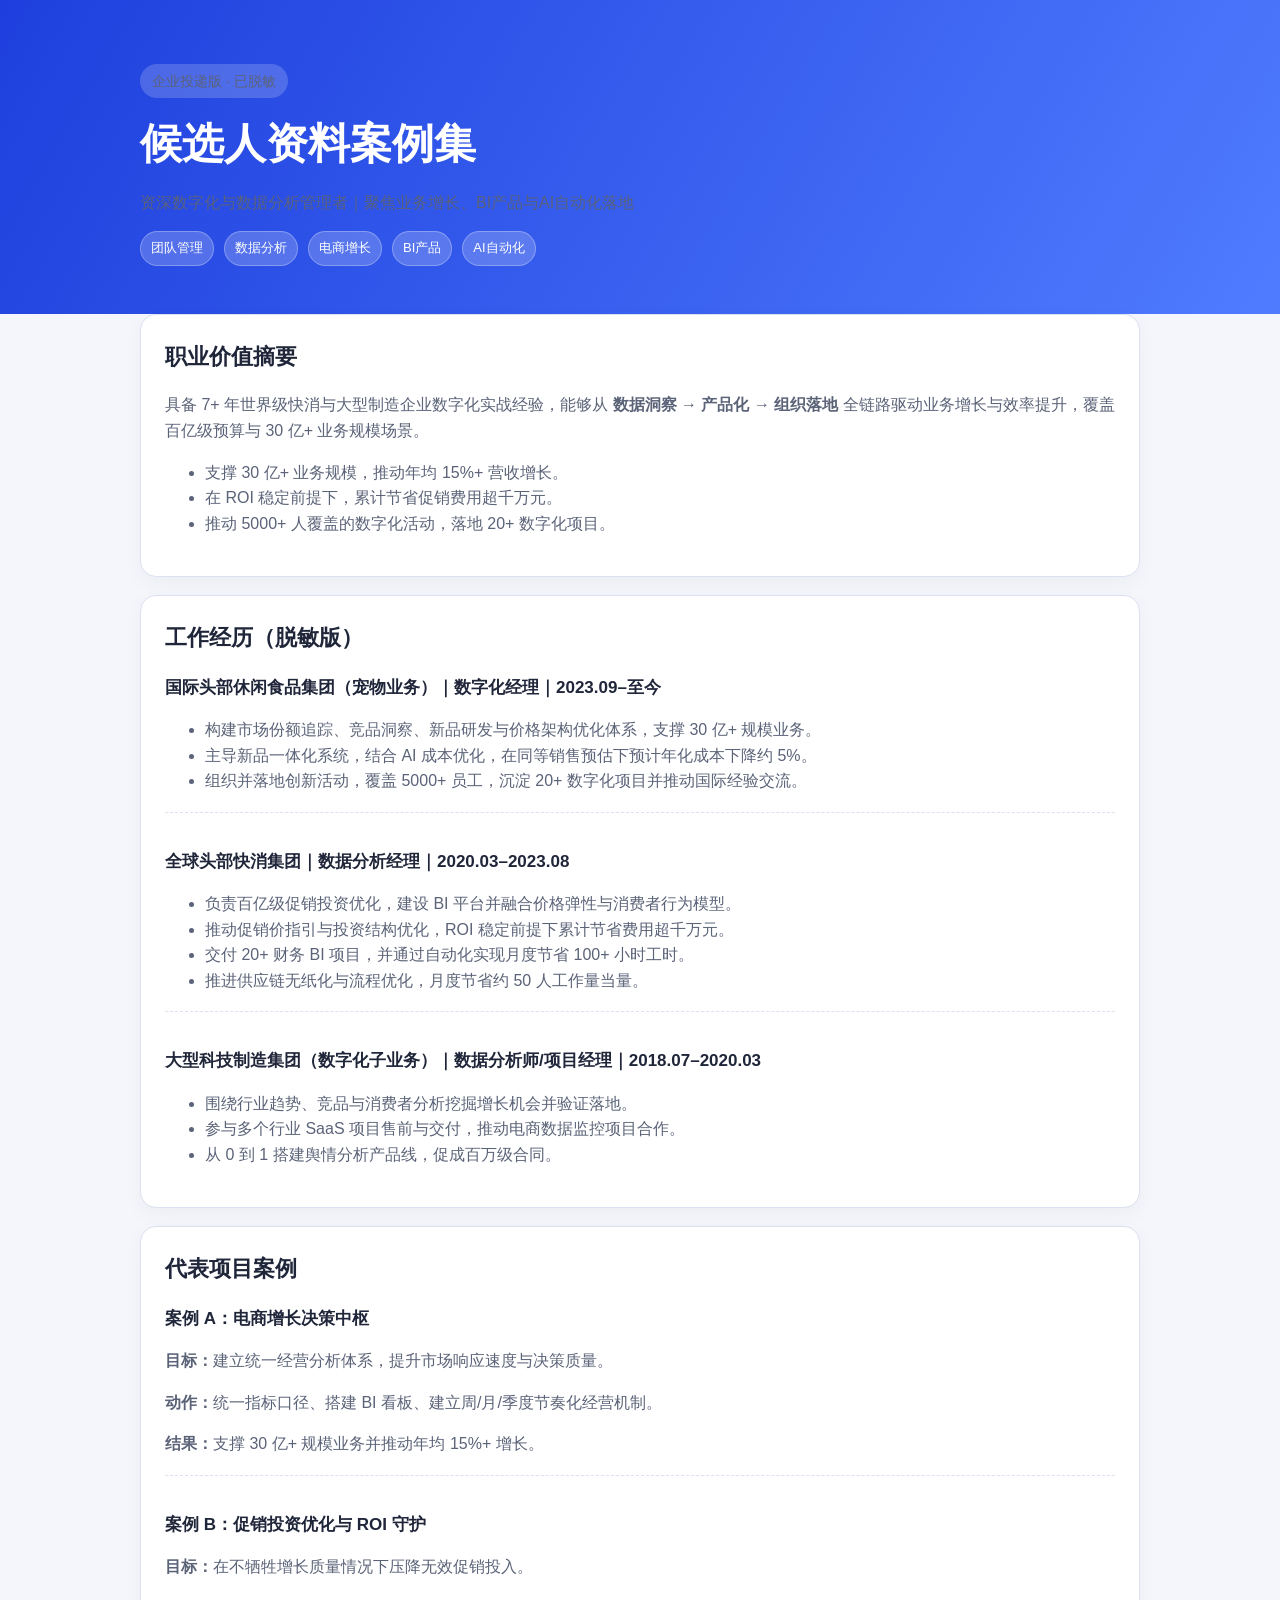
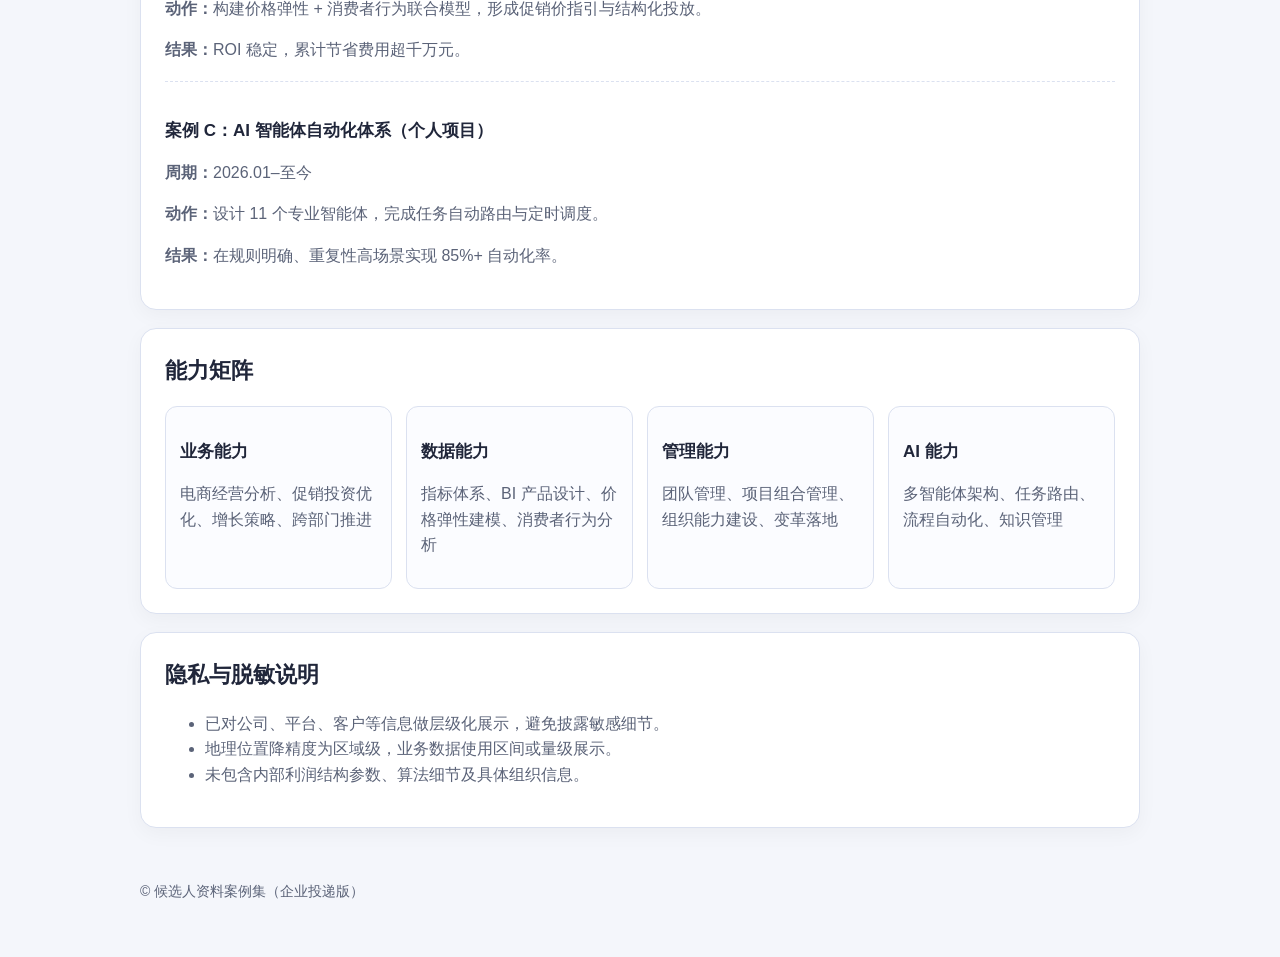
==== index.html @ d4c9e7b7 "feat: add anonymized candidate portfolio website" ====
<!doctype html>
<html lang="zh-CN">
  <head>
    <meta charset="UTF-8" />
    <meta name="viewport" content="width=device-width, initial-scale=1.0" />
    <title>候选人资料案例集（脱敏版）</title>
    <meta
      name="description"
      content="面向招聘企业的候选人资料案例集，包含职业摘要、核心能力、工作经历与项目案例。"
    />
    <link rel="stylesheet" href="styles.css" />
  </head>
  <body>
    <header class="hero">
      <div class="container">
        <p class="badge">企业投递版 · 已脱敏</p>
        <h1>候选人资料案例集</h1>
        <p class="subtitle">
          资深数字化与数据分析管理者｜聚焦业务增长、BI产品与AI自动化落地
        </p>
        <div class="tags">
          <span>团队管理</span>
          <span>数据分析</span>
          <span>电商增长</span>
          <span>BI产品</span>
          <span>AI自动化</span>
        </div>
      </div>
    </header>

    <main class="container">
      <section class="card" id="summary">
        <h2>职业价值摘要</h2>
        <p>
          具备 7+ 年世界级快消与大型制造企业数字化实战经验，能够从
          <strong>数据洞察 → 产品化 → 组织落地</strong>
          全链路驱动业务增长与效率提升，覆盖百亿级预算与 30 亿+ 业务规模场景。
        </p>
        <ul>
          <li>支撑 30 亿+ 业务规模，推动年均 15%+ 营收增长。</li>
          <li>在 ROI 稳定前提下，累计节省促销费用超千万元。</li>
          <li>推动 5000+ 人覆盖的数字化活动，落地 20+ 数字化项目。</li>
        </ul>
      </section>

      <section class="card" id="experience">
        <h2>工作经历（脱敏版）</h2>

        <article>
          <h3>国际头部休闲食品集团（宠物业务）｜数字化经理｜2023.09–至今</h3>
          <ul>
            <li>构建市场份额追踪、竞品洞察、新品研发与价格架构优化体系，支撑 30 亿+ 规模业务。</li>
            <li>主导新品一体化系统，结合 AI 成本优化，在同等销售预估下预计年化成本下降约 5%。</li>
            <li>组织并落地创新活动，覆盖 5000+ 员工，沉淀 20+ 数字化项目并推动国际经验交流。</li>
          </ul>
        </article>

        <article>
          <h3>全球头部快消集团｜数据分析经理｜2020.03–2023.08</h3>
          <ul>
            <li>负责百亿级促销投资优化，建设 BI 平台并融合价格弹性与消费者行为模型。</li>
            <li>推动促销价指引与投资结构优化，ROI 稳定前提下累计节省费用超千万元。</li>
            <li>交付 20+ 财务 BI 项目，并通过自动化实现月度节省 100+ 小时工时。</li>
            <li>推进供应链无纸化与流程优化，月度节省约 50 人工作量当量。</li>
          </ul>
        </article>

        <article>
          <h3>大型科技制造集团（数字化子业务）｜数据分析师/项目经理｜2018.07–2020.03</h3>
          <ul>
            <li>围绕行业趋势、竞品与消费者分析挖掘增长机会并验证落地。</li>
            <li>参与多个行业 SaaS 项目售前与交付，推动电商数据监控项目合作。</li>
            <li>从 0 到 1 搭建舆情分析产品线，促成百万级合同。</li>
          </ul>
        </article>
      </section>

      <section class="card" id="projects">
        <h2>代表项目案例</h2>

        <article>
          <h3>案例 A：电商增长决策中枢</h3>
          <p><strong>目标：</strong>建立统一经营分析体系，提升市场响应速度与决策质量。</p>
          <p><strong>动作：</strong>统一指标口径、搭建 BI 看板、建立周/月/季度节奏化经营机制。</p>
          <p><strong>结果：</strong>支撑 30 亿+ 规模业务并推动年均 15%+ 增长。</p>
        </article>

        <article>
          <h3>案例 B：促销投资优化与 ROI 守护</h3>
          <p><strong>目标：</strong>在不牺牲增长质量情况下压降无效促销投入。</p>
          <p><strong>动作：</strong>构建价格弹性 + 消费者行为联合模型，形成促销价指引与结构化投放。</p>
          <p><strong>结果：</strong>ROI 稳定，累计节省费用超千万元。</p>
        </article>

        <article>
          <h3>案例 C：AI 智能体自动化体系（个人项目）</h3>
          <p><strong>周期：</strong>2026.01–至今</p>
          <p><strong>动作：</strong>设计 11 个专业智能体，完成任务自动路由与定时调度。</p>
          <p><strong>结果：</strong>在规则明确、重复性高场景实现 85%+ 自动化率。</p>
        </article>
      </section>

      <section class="card" id="skills">
        <h2>能力矩阵</h2>
        <div class="grid">
          <div>
            <h3>业务能力</h3>
            <p>电商经营分析、促销投资优化、增长策略、跨部门推进</p>
          </div>
          <div>
            <h3>数据能力</h3>
            <p>指标体系、BI 产品设计、价格弹性建模、消费者行为分析</p>
          </div>
          <div>
            <h3>管理能力</h3>
            <p>团队管理、项目组合管理、组织能力建设、变革落地</p>
          </div>
          <div>
            <h3>AI 能力</h3>
            <p>多智能体架构、任务路由、流程自动化、知识管理</p>
          </div>
        </div>
      </section>

      <section class="card" id="privacy">
        <h2>隐私与脱敏说明</h2>
        <ul>
          <li>已对公司、平台、客户等信息做层级化展示，避免披露敏感细节。</li>
          <li>地理位置降精度为区域级，业务数据使用区间或量级展示。</li>
          <li>未包含内部利润结构参数、算法细节及具体组织信息。</li>
        </ul>
      </section>
    </main>

    <footer>
      <div class="container">
        <p>© 候选人资料案例集（企业投递版）</p>
      </div>
    </footer>
  </body>
</html>
---- styles.css ----
:root {
  --bg: #f4f6fb;
  --card: #ffffff;
  --text: #20263a;
  --muted: #5b6378;
  --primary: #2d5bff;
  --border: #dbe1f0;
}

* {
  box-sizing: border-box;
}

body {
  margin: 0;
  font-family: "PingFang SC", "Microsoft YaHei", "Noto Sans SC", sans-serif;
  line-height: 1.6;
  color: var(--text);
  background: var(--bg);
}

.container {
  width: min(1000px, 92%);
  margin: 0 auto;
}

.hero {
  background: linear-gradient(120deg, #1e3fdd, #4f7cff);
  color: #fff;
  padding: 64px 0 48px;
}

.badge {
  display: inline-block;
  background: rgba(255, 255, 255, 0.18);
  padding: 6px 12px;
  border-radius: 999px;
  font-size: 14px;
  margin: 0 0 12px;
}

h1 {
  margin: 0;
  font-size: clamp(30px, 4vw, 42px);
}

.subtitle {
  margin-top: 12px;
  max-width: 760px;
  opacity: 0.96;
}

.tags {
  display: flex;
  flex-wrap: wrap;
  gap: 10px;
  margin-top: 16px;
}

.tags span {
  background: rgba(255, 255, 255, 0.2);
  border: 1px solid rgba(255, 255, 255, 0.28);
  padding: 6px 10px;
  border-radius: 999px;
  font-size: 13px;
}

main {
  margin: 26px auto 40px;
}

.card {
  background: var(--card);
  border: 1px solid var(--border);
  border-radius: 16px;
  padding: 24px;
  margin-bottom: 18px;
  box-shadow: 0 6px 20px rgba(0, 0, 0, 0.04);
}

h2 {
  margin-top: 0;
  font-size: 22px;
}

h3 {
  margin-bottom: 8px;
  font-size: 17px;
}

p,
ul {
  color: var(--muted);
}

article + article {
  border-top: 1px dashed var(--border);
  margin-top: 18px;
  padding-top: 18px;
}

.grid {
  display: grid;
  grid-template-columns: repeat(auto-fit, minmax(220px, 1fr));
  gap: 14px;
}

.grid > div {
  border: 1px solid var(--border);
  border-radius: 12px;
  padding: 14px;
  background: #fbfcff;
}

footer {
  padding: 20px 0 40px;
  color: #737b92;
  font-size: 14px;
}
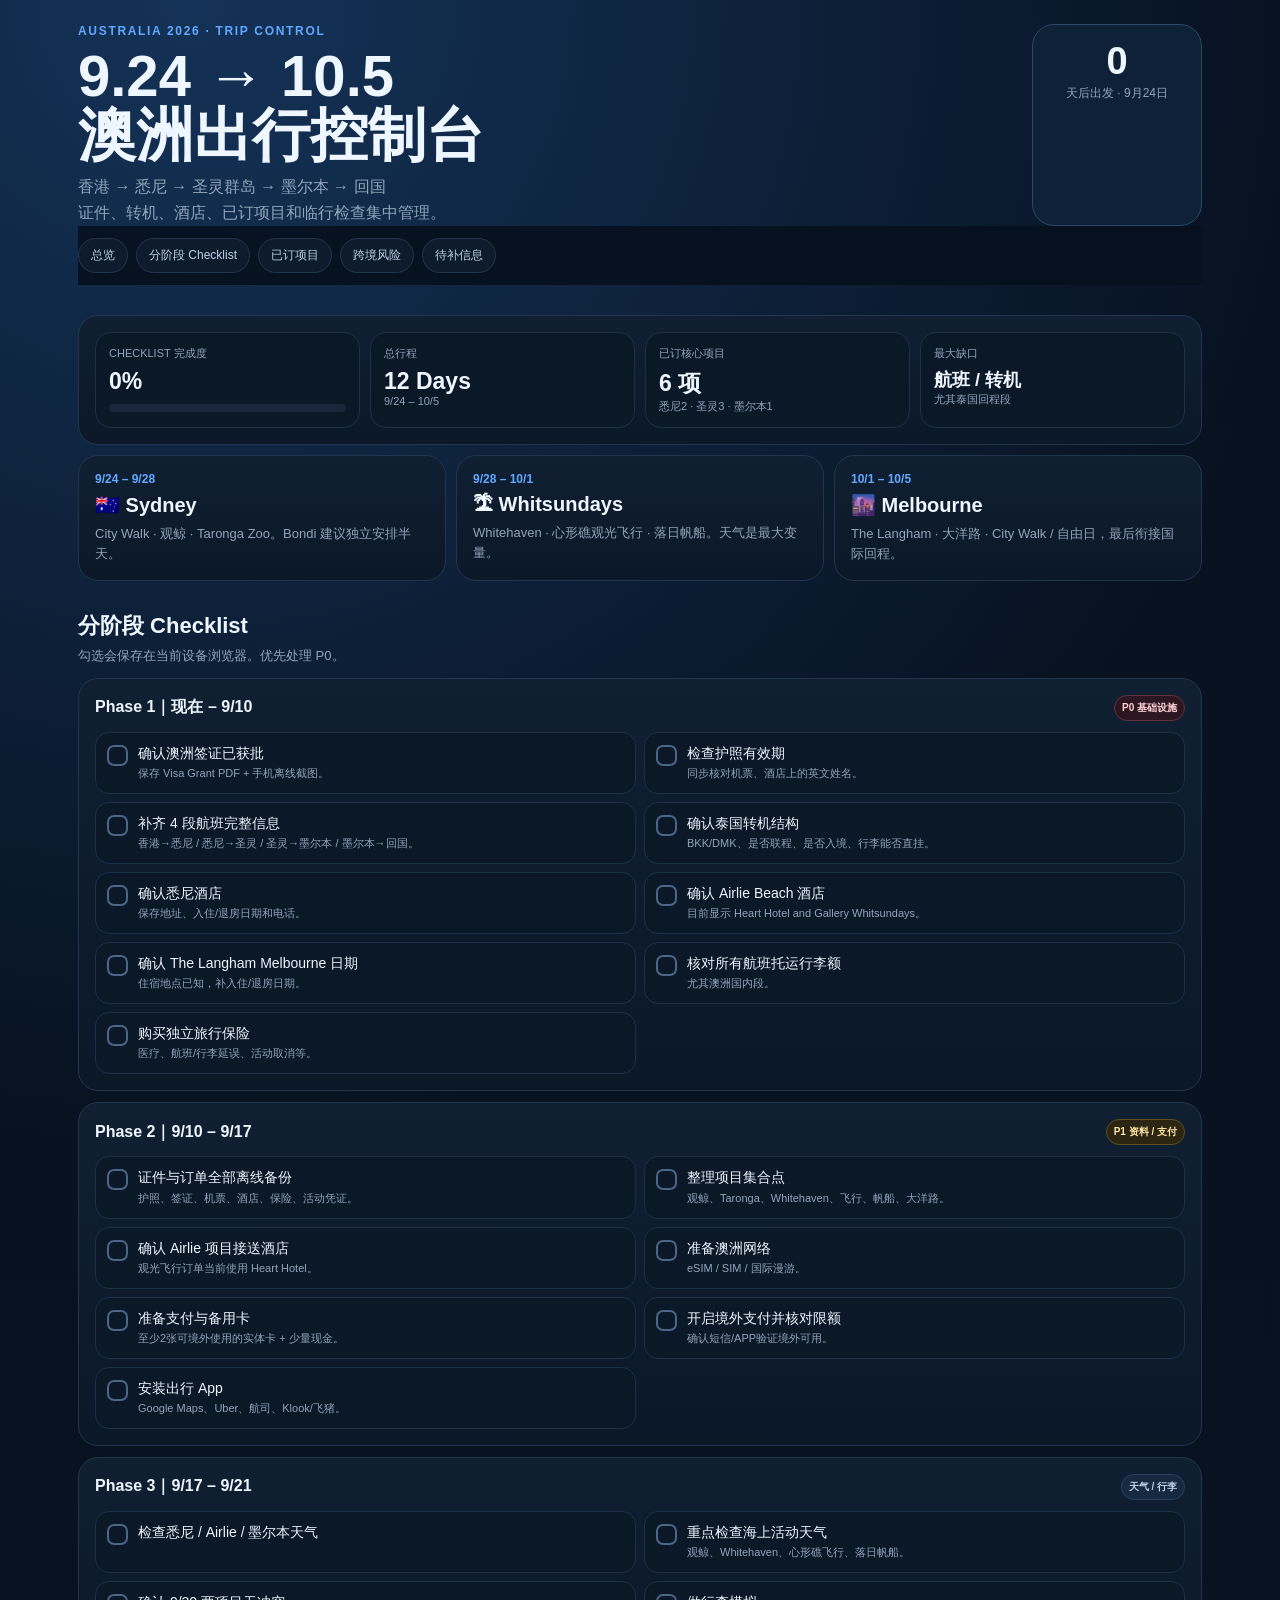
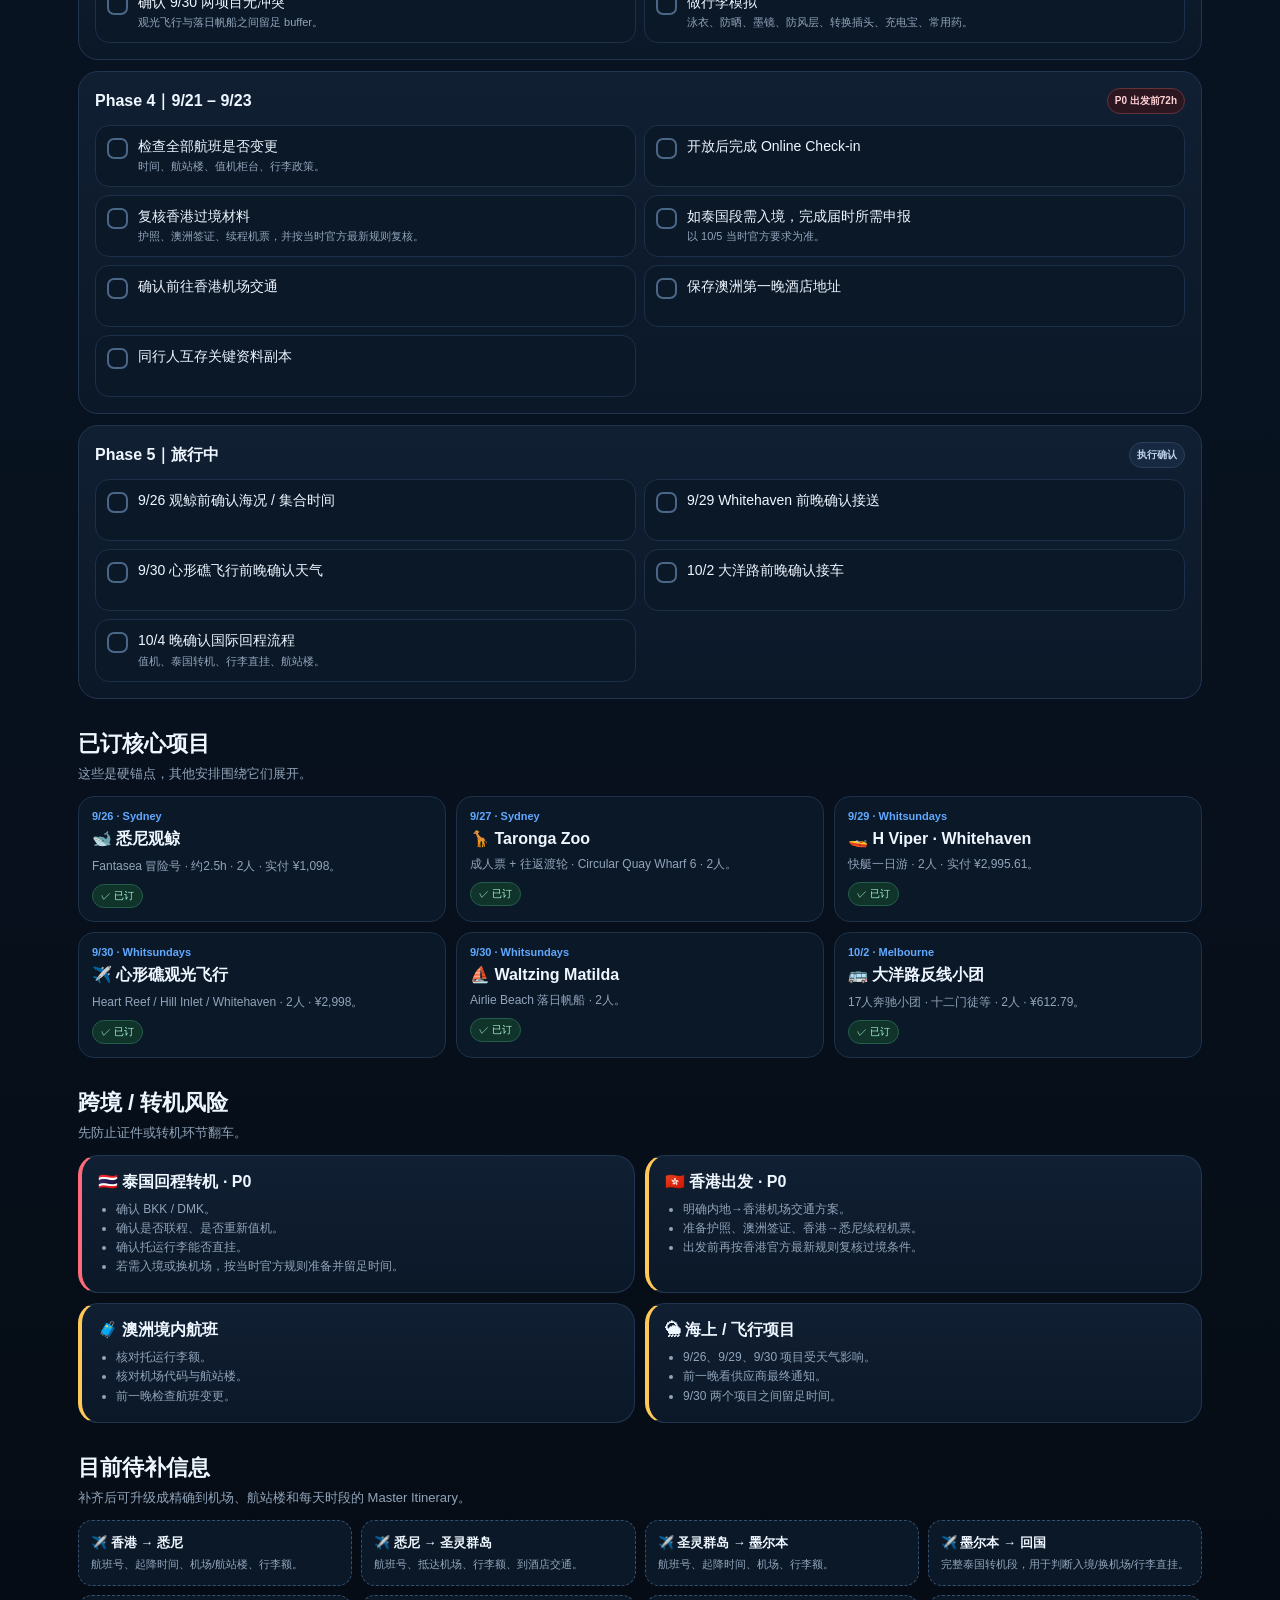
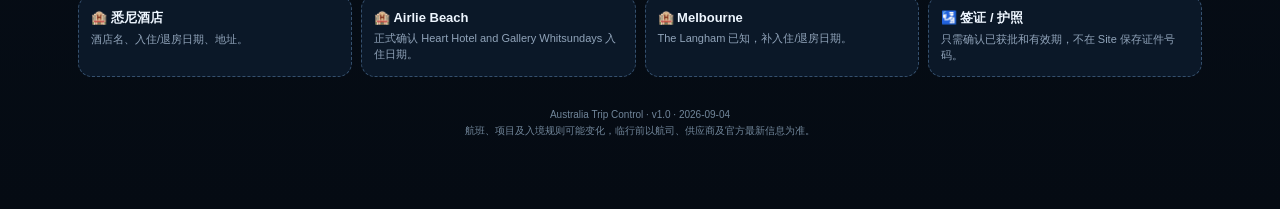
==== commit 67421ab5: "Add public Australia trip control site" ====
--- a/index.html
+++ b/index.html
@@ -1,141 +1 @@
-<!doctype html>
-<html lang="zh-CN">
-  <head>
-    <meta charset="UTF-8" />
-    <meta name="viewport" content="width=device-width, initial-scale=1.0" />
-    <title>候选人资料案例集（脱敏版）</title>
-    <meta
-      name="description"
-      content="面向招聘企业的候选人资料案例集，包含职业摘要、核心能力、工作经历与项目案例。"
-    />
-    <link rel="stylesheet" href="styles.css" />
-  </head>
-  <body>
-    <header class="hero">
-      <div class="container">
-        <p class="badge">企业投递版 · 已脱敏</p>
-        <h1>候选人资料案例集</h1>
-        <p class="subtitle">
-          资深数字化与数据分析管理者｜聚焦业务增长、BI产品与AI自动化落地
-        </p>
-        <div class="tags">
-          <span>团队管理</span>
-          <span>数据分析</span>
-          <span>电商增长</span>
-          <span>BI产品</span>
-          <span>AI自动化</span>
-        </div>
-      </div>
-    </header>
-
-    <main class="container">
-      <section class="card" id="summary">
-        <h2>职业价值摘要</h2>
-        <p>
-          具备 7+ 年世界级快消与大型制造企业数字化实战经验，能够从
-          <strong>数据洞察 → 产品化 → 组织落地</strong>
-          全链路驱动业务增长与效率提升，覆盖百亿级预算与 30 亿+ 业务规模场景。
-        </p>
-        <ul>
-          <li>支撑 30 亿+ 业务规模，推动年均 15%+ 营收增长。</li>
-          <li>在 ROI 稳定前提下，累计节省促销费用超千万元。</li>
-          <li>推动 5000+ 人覆盖的数字化活动，落地 20+ 数字化项目。</li>
-        </ul>
-      </section>
-
-      <section class="card" id="experience">
-        <h2>工作经历（脱敏版）</h2>
-
-        <article>
-          <h3>国际头部休闲食品集团（宠物业务）｜数字化经理｜2023.09–至今</h3>
-          <ul>
-            <li>构建市场份额追踪、竞品洞察、新品研发与价格架构优化体系，支撑 30 亿+ 规模业务。</li>
-            <li>主导新品一体化系统，结合 AI 成本优化，在同等销售预估下预计年化成本下降约 5%。</li>
-            <li>组织并落地创新活动，覆盖 5000+ 员工，沉淀 20+ 数字化项目并推动国际经验交流。</li>
-          </ul>
-        </article>
-
-        <article>
-          <h3>全球头部快消集团｜数据分析经理｜2020.03–2023.08</h3>
-          <ul>
-            <li>负责百亿级促销投资优化，建设 BI 平台并融合价格弹性与消费者行为模型。</li>
-            <li>推动促销价指引与投资结构优化，ROI 稳定前提下累计节省费用超千万元。</li>
-            <li>交付 20+ 财务 BI 项目，并通过自动化实现月度节省 100+ 小时工时。</li>
-            <li>推进供应链无纸化与流程优化，月度节省约 50 人工作量当量。</li>
-          </ul>
-        </article>
-
-        <article>
-          <h3>大型科技制造集团（数字化子业务）｜数据分析师/项目经理｜2018.07–2020.03</h3>
-          <ul>
-            <li>围绕行业趋势、竞品与消费者分析挖掘增长机会并验证落地。</li>
-            <li>参与多个行业 SaaS 项目售前与交付，推动电商数据监控项目合作。</li>
-            <li>从 0 到 1 搭建舆情分析产品线，促成百万级合同。</li>
-          </ul>
-        </article>
-      </section>
-
-      <section class="card" id="projects">
-        <h2>代表项目案例</h2>
-
-        <article>
-          <h3>案例 A：电商增长决策中枢</h3>
-          <p><strong>目标：</strong>建立统一经营分析体系，提升市场响应速度与决策质量。</p>
-          <p><strong>动作：</strong>统一指标口径、搭建 BI 看板、建立周/月/季度节奏化经营机制。</p>
-          <p><strong>结果：</strong>支撑 30 亿+ 规模业务并推动年均 15%+ 增长。</p>
-        </article>
-
-        <article>
-          <h3>案例 B：促销投资优化与 ROI 守护</h3>
-          <p><strong>目标：</strong>在不牺牲增长质量情况下压降无效促销投入。</p>
-          <p><strong>动作：</strong>构建价格弹性 + 消费者行为联合模型，形成促销价指引与结构化投放。</p>
-          <p><strong>结果：</strong>ROI 稳定，累计节省费用超千万元。</p>
-        </article>
-
-        <article>
-          <h3>案例 C：AI 智能体自动化体系（个人项目）</h3>
-          <p><strong>周期：</strong>2026.01–至今</p>
-          <p><strong>动作：</strong>设计 11 个专业智能体，完成任务自动路由与定时调度。</p>
-          <p><strong>结果：</strong>在规则明确、重复性高场景实现 85%+ 自动化率。</p>
-        </article>
-      </section>
-
-      <section class="card" id="skills">
-        <h2>能力矩阵</h2>
-        <div class="grid">
-          <div>
-            <h3>业务能力</h3>
-            <p>电商经营分析、促销投资优化、增长策略、跨部门推进</p>
-          </div>
-          <div>
-            <h3>数据能力</h3>
-            <p>指标体系、BI 产品设计、价格弹性建模、消费者行为分析</p>
-          </div>
-          <div>
-            <h3>管理能力</h3>
-            <p>团队管理、项目组合管理、组织能力建设、变革落地</p>
-          </div>
-          <div>
-            <h3>AI 能力</h3>
-            <p>多智能体架构、任务路由、流程自动化、知识管理</p>
-          </div>
-        </div>
-      </section>
-
-      <section class="card" id="privacy">
-        <h2>隐私与脱敏说明</h2>
-        <ul>
-          <li>已对公司、平台、客户等信息做层级化展示，避免披露敏感细节。</li>
-          <li>地理位置降精度为区域级，业务数据使用区间或量级展示。</li>
-          <li>未包含内部利润结构参数、算法细节及具体组织信息。</li>
-        </ul>
-      </section>
-    </main>
-
-    <footer>
-      <div class="container">
-        <p>© 候选人资料案例集（企业投递版）</p>
-      </div>
-    </footer>
-  </body>
-</html>
+<!doctype html><html lang="zh-CN"><head><meta charset="utf-8"><meta name="viewport" content="width=device-width,initial-scale=1,viewport-fit=cover"><meta name="theme-color" content="#07111f"><title>Australia 2026 · Trip Control</title><style>:root{--bg:#07111f;--text:#eef6ff;--muted:#91a4ba;--line:#213550;--blue:#61a9ff;--green:#46d39a;--amber:#ffc857;--red:#ff6b7a}*{box-sizing:border-box}html{scroll-behavior:smooth}body{margin:0;background:radial-gradient(circle at 15% 0,#143257 0,transparent 32%),linear-gradient(180deg,#07111f,#081321 55%,#050b13);color:var(--text);font-family:-apple-system,BlinkMacSystemFont,"PingFang SC","Helvetica Neue",Arial,sans-serif}.wrap{max-width:1160px;margin:auto;padding:24px 18px 70px}.top{display:flex;justify-content:space-between;gap:18px}.ey{color:var(--blue);font-size:12px;font-weight:800;letter-spacing:.14em}.title{font-size:clamp(34px,6vw,58px);line-height:1.02;margin:8px 0 10px}.sub{color:var(--muted);line-height:1.6}.count{min-width:170px;text-align:center;background:#0e2137;border:1px solid #2a4968;border-radius:22px;padding:15px}.count b{font-size:38px;display:block}.count span{font-size:12px;color:var(--muted)}.nav{display:flex;gap:8px;overflow:auto;position:sticky;top:0;z-index:9;padding:12px 0;background:rgba(7,17,31,.92);backdrop-filter:blur(10px)}.nav a{color:#bed0e5;text-decoration:none;background:#0d1b2c;border:1px solid var(--line);padding:8px 12px;border-radius:999px;white-space:nowrap;font-size:12px}.section{margin-top:30px;scroll-margin-top:70px}h2{font-size:22px;margin:0 0 6px}.desc{color:var(--muted);font-size:13px;margin-bottom:13px}.card{background:linear-gradient(180deg,#101f32,#0b1828);border:1px solid var(--line);border-radius:20px;padding:16px}.stats{display:grid;grid-template-columns:repeat(4,1fr);gap:10px}.stat{background:#0b1828;border:1px solid #1c3048;border-radius:16px;padding:13px}.stat .k{font-size:11px;color:var(--muted)}.stat .v{font-size:23px;font-weight:850;margin-top:7px}.progress{height:8px;background:#17283b;border-radius:999px;overflow:hidden;margin-top:9px}.progress i{display:block;height:100%;width:0;background:linear-gradient(90deg,#4fc3f7,#46d39a)}.timeline{display:grid;grid-template-columns:repeat(3,1fr);gap:10px;margin-top:10px}.city .date{color:var(--blue);font-size:12px;font-weight:800}.city h3{font-size:20px;margin:7px 0}.city p{color:var(--muted);font-size:13px;line-height:1.55;margin:0}.phase{margin-bottom:11px}.phaseHead{display:flex;justify-content:space-between;gap:8px;align-items:center;margin-bottom:11px;font-weight:800}.badge{font-size:10px;padding:5px 7px;border-radius:999px;background:#162941;border:1px solid #29405d;color:#bed3e7}.p0{background:#2c1720;border-color:#65313b;color:#ffd1d6}.p1{background:#2b2512;border-color:#614e22;color:#ffe6a6}.items{display:grid;grid-template-columns:repeat(2,1fr);gap:8px}.item{display:flex;gap:10px;background:#0b1828;border:1px solid #1c3049;border-radius:14px;padding:11px;min-height:62px}.item input{appearance:none;width:21px;height:21px;border:2px solid #4a6787;border-radius:7px;flex:0 0 auto;margin:1px 0 0}.item input:checked{background:var(--green);border-color:var(--green)}.item input:checked:after{content:"✓";display:grid;place-items:center;color:#062117;font-weight:1000}.item label{font-size:14px;line-height:1.3;cursor:pointer}.item small{display:block;color:var(--muted);font-size:11px;margin-top:4px;line-height:1.45}.item:has(input:checked) label{color:#7f95a9;text-decoration:line-through}.bookings{display:grid;grid-template-columns:repeat(3,1fr);gap:10px}.booking{background:#0b1828;border:1px solid #1d3148;border-radius:16px;padding:13px}.booking .date{color:var(--blue);font-size:11px;font-weight:800}.booking h4{margin:7px 0;font-size:16px}.booking p{color:var(--muted);font-size:12px;line-height:1.5;margin:0}.ok{display:inline-block;margin-top:9px;color:#a8f2d4;background:#103429;border:1px solid #245d4c;padding:4px 8px;border-radius:999px;font-size:10px}.riskGrid{display:grid;grid-template-columns:1fr 1fr;gap:10px}.risk{border-left:4px solid var(--amber)}.risk.red{border-left-color:var(--red)}.risk h3{margin:0 0 7px;font-size:16px}.risk li{color:var(--muted);font-size:12px;line-height:1.6}.risk ul{padding-left:18px;margin:0}.missing{display:grid;grid-template-columns:repeat(4,1fr);gap:9px}.miss{background:#0b1828;border:1px dashed #35506e;border-radius:14px;padding:12px}.miss b{font-size:13px}.miss span{display:block;color:var(--muted);font-size:11px;line-height:1.45;margin-top:5px}.footer{text-align:center;color:#71869a;font-size:10px;line-height:1.6;margin-top:30px}@media(max-width:820px){.top{display:block}.count{margin-top:14px;width:100%;display:flex;justify-content:center;align-items:center;gap:9px;padding:11px}.count b{font-size:28px}.stats{grid-template-columns:1fr 1fr}.timeline,.riskGrid{grid-template-columns:1fr}.items{grid-template-columns:1fr}.bookings{grid-template-columns:1fr 1fr}.missing{grid-template-columns:1fr 1fr}}@media(max-width:520px){.wrap{padding:18px 13px 60px}.title{font-size:38px}.bookings,.missing{grid-template-columns:1fr}.card{border-radius:17px;padding:13px}.stat .v{font-size:20px}}</style></head><body><div class="wrap"><div class="top"><div><div class="ey">AUSTRALIA 2026 · TRIP CONTROL</div><h1 class="title">9.24 → 10.5<br>澳洲出行控制台</h1><div class="sub">香港 → 悉尼 → 圣灵群岛 → 墨尔本 → 回国<br>证件、转机、酒店、已订项目和临行检查集中管理。</div></div><div class="count"><b id="days">20</b><span>天后出发 · 9月24日</span></div></div><div class="nav"><a href="#overview">总览</a><a href="#checklist">分阶段 Checklist</a><a href="#booked">已订项目</a><a href="#risk">跨境风险</a><a href="#missing">待补信息</a></div><section id="overview" class="section"><div class="card stats"><div class="stat"><div class="k">CHECKLIST 完成度</div><div class="v" id="pct">0%</div><div class="progress"><i id="bar"></i></div></div><div class="stat"><div class="k">总行程</div><div class="v">12 Days</div><div class="k">9/24 – 10/5</div></div><div class="stat"><div class="k">已订核心项目</div><div class="v">6 项</div><div class="k">悉尼2 · 圣灵3 · 墨尔本1</div></div><div class="stat"><div class="k">最大缺口</div><div class="v" style="font-size:18px">航班 / 转机</div><div class="k">尤其泰国回程段</div></div></div><div class="timeline"><div class="card city"><div class="date">9/24 – 9/28</div><h3>🇦🇺 Sydney</h3><p>City Walk · 观鲸 · Taronga Zoo。Bondi 建议独立安排半天。</p></div><div class="card city"><div class="date">9/28 – 10/1</div><h3>🏝 Whitsundays</h3><p>Whitehaven · 心形礁观光飞行 · 落日帆船。天气是最大变量。</p></div><div class="card city"><div class="date">10/1 – 10/5</div><h3>🌆 Melbourne</h3><p>The Langham · 大洋路 · City Walk / 自由日，最后衔接国际回程。</p></div></div></section><section id="checklist" class="section"><h2>分阶段 Checklist</h2><div class="desc">勾选会保存在当前设备浏览器。优先处理 P0。</div><div class="card phase"><div class="phaseHead"><span>Phase 1｜现在 – 9/10</span><span class="badge p0">P0 基础设施</span></div><div class="items"><div class="item"><input id="c01" type="checkbox"><label for="c01">确认澳洲签证已获批<small>保存 Visa Grant PDF + 手机离线截图。</small></label></div><div class="item"><input id="c02" type="checkbox"><label for="c02">检查护照有效期<small>同步核对机票、酒店上的英文姓名。</small></label></div><div class="item"><input id="c03" type="checkbox"><label for="c03">补齐 4 段航班完整信息<small>香港→悉尼 / 悉尼→圣灵 / 圣灵→墨尔本 / 墨尔本→回国。</small></label></div><div class="item"><input id="c04" type="checkbox"><label for="c04">确认泰国转机结构<small>BKK/DMK、是否联程、是否入境、行李能否直挂。</small></label></div><div class="item"><input id="c05" type="checkbox"><label for="c05">确认悉尼酒店<small>保存地址、入住/退房日期和电话。</small></label></div><div class="item"><input id="c06" type="checkbox"><label for="c06">确认 Airlie Beach 酒店<small>目前显示 Heart Hotel and Gallery Whitsundays。</small></label></div><div class="item"><input id="c07" type="checkbox"><label for="c07">确认 The Langham Melbourne 日期<small>住宿地点已知，补入住/退房日期。</small></label></div><div class="item"><input id="c08" type="checkbox"><label for="c08">核对所有航班托运行李额<small>尤其澳洲国内段。</small></label></div><div class="item"><input id="c09" type="checkbox"><label for="c09">购买独立旅行保险<small>医疗、航班/行李延误、活动取消等。</small></label></div></div></div><div class="card phase"><div class="phaseHead"><span>Phase 2｜9/10 – 9/17</span><span class="badge p1">P1 资料 / 支付</span></div><div class="items"><div class="item"><input id="c10" type="checkbox"><label for="c10">证件与订单全部离线备份<small>护照、签证、机票、酒店、保险、活动凭证。</small></label></div><div class="item"><input id="c11" type="checkbox"><label for="c11">整理项目集合点<small>观鲸、Taronga、Whitehaven、飞行、帆船、大洋路。</small></label></div><div class="item"><input id="c12" type="checkbox"><label for="c12">确认 Airlie 项目接送酒店<small>观光飞行订单当前使用 Heart Hotel。</small></label></div><div class="item"><input id="c13" type="checkbox"><label for="c13">准备澳洲网络<small>eSIM / SIM / 国际漫游。</small></label></div><div class="item"><input id="c14" type="checkbox"><label for="c14">准备支付与备用卡<small>至少2张可境外使用的实体卡 + 少量现金。</small></label></div><div class="item"><input id="c15" type="checkbox"><label for="c15">开启境外支付并核对限额<small>确认短信/APP验证境外可用。</small></label></div><div class="item"><input id="c16" type="checkbox"><label for="c16">安装出行 App<small>Google Maps、Uber、航司、Klook/飞猪。</small></label></div></div></div><div class="card phase"><div class="phaseHead"><span>Phase 3｜9/17 – 9/21</span><span class="badge">天气 / 行李</span></div><div class="items"><div class="item"><input id="c17" type="checkbox"><label for="c17">检查悉尼 / Airlie / 墨尔本天气</label></div><div class="item"><input id="c18" type="checkbox"><label for="c18">重点检查海上活动天气<small>观鲸、Whitehaven、心形礁飞行、落日帆船。</small></label></div><div class="item"><input id="c19" type="checkbox"><label for="c19">确认 9/30 两项目无冲突<small>观光飞行与落日帆船之间留足 buffer。</small></label></div><div class="item"><input id="c20" type="checkbox"><label for="c20">做行李模拟<small>泳衣、防晒、墨镜、防风层、转换插头、充电宝、常用药。</small></label></div></div></div><div class="card phase"><div class="phaseHead"><span>Phase 4｜9/21 – 9/23</span><span class="badge p0">P0 出发前72h</span></div><div class="items"><div class="item"><input id="c21" type="checkbox"><label for="c21">检查全部航班是否变更<small>时间、航站楼、值机柜台、行李政策。</small></label></div><div class="item"><input id="c22" type="checkbox"><label for="c22">开放后完成 Online Check-in</label></div><div class="item"><input id="c23" type="checkbox"><label for="c23">复核香港过境材料<small>护照、澳洲签证、续程机票，并按当时官方最新规则复核。</small></label></div><div class="item"><input id="c24" type="checkbox"><label for="c24">如泰国段需入境，完成届时所需申报<small>以 10/5 当时官方要求为准。</small></label></div><div class="item"><input id="c25" type="checkbox"><label for="c25">确认前往香港机场交通</label></div><div class="item"><input id="c26" type="checkbox"><label for="c26">保存澳洲第一晚酒店地址</label></div><div class="item"><input id="c27" type="checkbox"><label for="c27">同行人互存关键资料副本</label></div></div></div><div class="card phase"><div class="phaseHead"><span>Phase 5｜旅行中</span><span class="badge">执行确认</span></div><div class="items"><div class="item"><input id="c28" type="checkbox"><label for="c28">9/26 观鲸前确认海况 / 集合时间</label></div><div class="item"><input id="c29" type="checkbox"><label for="c29">9/29 Whitehaven 前晚确认接送</label></div><div class="item"><input id="c30" type="checkbox"><label for="c30">9/30 心形礁飞行前晚确认天气</label></div><div class="item"><input id="c31" type="checkbox"><label for="c31">10/2 大洋路前晚确认接车</label></div><div class="item"><input id="c32" type="checkbox"><label for="c32">10/4 晚确认国际回程流程<small>值机、泰国转机、行李直挂、航站楼。</small></label></div></div></div></section><section id="booked" class="section"><h2>已订核心项目</h2><div class="desc">这些是硬锚点，其他安排围绕它们展开。</div><div class="bookings"><div class="booking"><div class="date">9/26 · Sydney</div><h4>🐋 悉尼观鲸</h4><p>Fantasea 冒险号 · 约2.5h · 2人 · 实付 ¥1,098。</p><span class="ok">✓ 已订</span></div><div class="booking"><div class="date">9/27 · Sydney</div><h4>🦒 Taronga Zoo</h4><p>成人票 + 往返渡轮 · Circular Quay Wharf 6 · 2人。</p><span class="ok">✓ 已订</span></div><div class="booking"><div class="date">9/29 · Whitsundays</div><h4>🚤 H Viper · Whitehaven</h4><p>快艇一日游 · 2人 · 实付 ¥2,995.61。</p><span class="ok">✓ 已订</span></div><div class="booking"><div class="date">9/30 · Whitsundays</div><h4>✈️ 心形礁观光飞行</h4><p>Heart Reef / Hill Inlet / Whitehaven · 2人 · ¥2,998。</p><span class="ok">✓ 已订</span></div><div class="booking"><div class="date">9/30 · Whitsundays</div><h4>⛵ Waltzing Matilda</h4><p>Airlie Beach 落日帆船 · 2人。</p><span class="ok">✓ 已订</span></div><div class="booking"><div class="date">10/2 · Melbourne</div><h4>🚌 大洋路反线小团</h4><p>17人奔驰小团 · 十二门徒等 · 2人 · ¥612.79。</p><span class="ok">✓ 已订</span></div></div></section><section id="risk" class="section"><h2>跨境 / 转机风险</h2><div class="desc">先防止证件或转机环节翻车。</div><div class="riskGrid"><div class="card risk red"><h3>🇹🇭 泰国回程转机 · P0</h3><ul><li>确认 BKK / DMK。</li><li>确认是否联程、是否重新值机。</li><li>确认托运行李能否直挂。</li><li>若需入境或换机场，按当时官方规则准备并留足时间。</li></ul></div><div class="card risk"><h3>🇭🇰 香港出发 · P0</h3><ul><li>明确内地→香港机场交通方案。</li><li>准备护照、澳洲签证、香港→悉尼续程机票。</li><li>出发前再按香港官方最新规则复核过境条件。</li></ul></div><div class="card risk"><h3>🧳 澳洲境内航班</h3><ul><li>核对托运行李额。</li><li>核对机场代码与航站楼。</li><li>前一晚检查航班变更。</li></ul></div><div class="card risk"><h3>🌦 海上 / 飞行项目</h3><ul><li>9/26、9/29、9/30 项目受天气影响。</li><li>前一晚看供应商最终通知。</li><li>9/30 两个项目之间留足时间。</li></ul></div></div></section><section id="missing" class="section"><h2>目前待补信息</h2><div class="desc">补齐后可升级成精确到机场、航站楼和每天时段的 Master Itinerary。</div><div class="missing"><div class="miss"><b>✈️ 香港 → 悉尼</b><span>航班号、起降时间、机场/航站楼、行李额。</span></div><div class="miss"><b>✈️ 悉尼 → 圣灵群岛</b><span>航班号、抵达机场、行李额、到酒店交通。</span></div><div class="miss"><b>✈️ 圣灵群岛 → 墨尔本</b><span>航班号、起降时间、机场、行李额。</span></div><div class="miss"><b>✈️ 墨尔本 → 回国</b><span>完整泰国转机段，用于判断入境/换机场/行李直挂。</span></div><div class="miss"><b>🏨 悉尼酒店</b><span>酒店名、入住/退房日期、地址。</span></div><div class="miss"><b>🏨 Airlie Beach</b><span>正式确认 Heart Hotel and Gallery Whitsundays 入住日期。</span></div><div class="miss"><b>🏨 Melbourne</b><span>The Langham 已知，补入住/退房日期。</span></div><div class="miss"><b>🛂 签证 / 护照</b><span>只需确认已获批和有效期，不在 Site 保存证件号码。</span></div></div></section><div class="footer">Australia Trip Control · v1.0 · 2026-09-04<br>航班、项目及入境规则可能变化，临行前以航司、供应商及官方最新信息为准。</div></div><script>const START=new Date('2026-09-24T00:00:00+08:00');document.getElementById('days').textContent=Math.max(0,Math.ceil((START-new Date())/86400000));const cs=[...document.querySelectorAll('input[type=checkbox]')];cs.forEach(c=>{c.checked=localStorage.getItem('aus26_'+c.id)==='1';c.addEventListener('change',()=>{localStorage.setItem('aus26_'+c.id,c.checked?'1':'0');r()})});function r(){let d=cs.filter(x=>x.checked).length,p=cs.length?Math.round(d/cs.length*100):0;document.getElementById('pct').textContent=p+'%';document.getElementById('bar').style.width=p+'%'}r();</script></body></html>
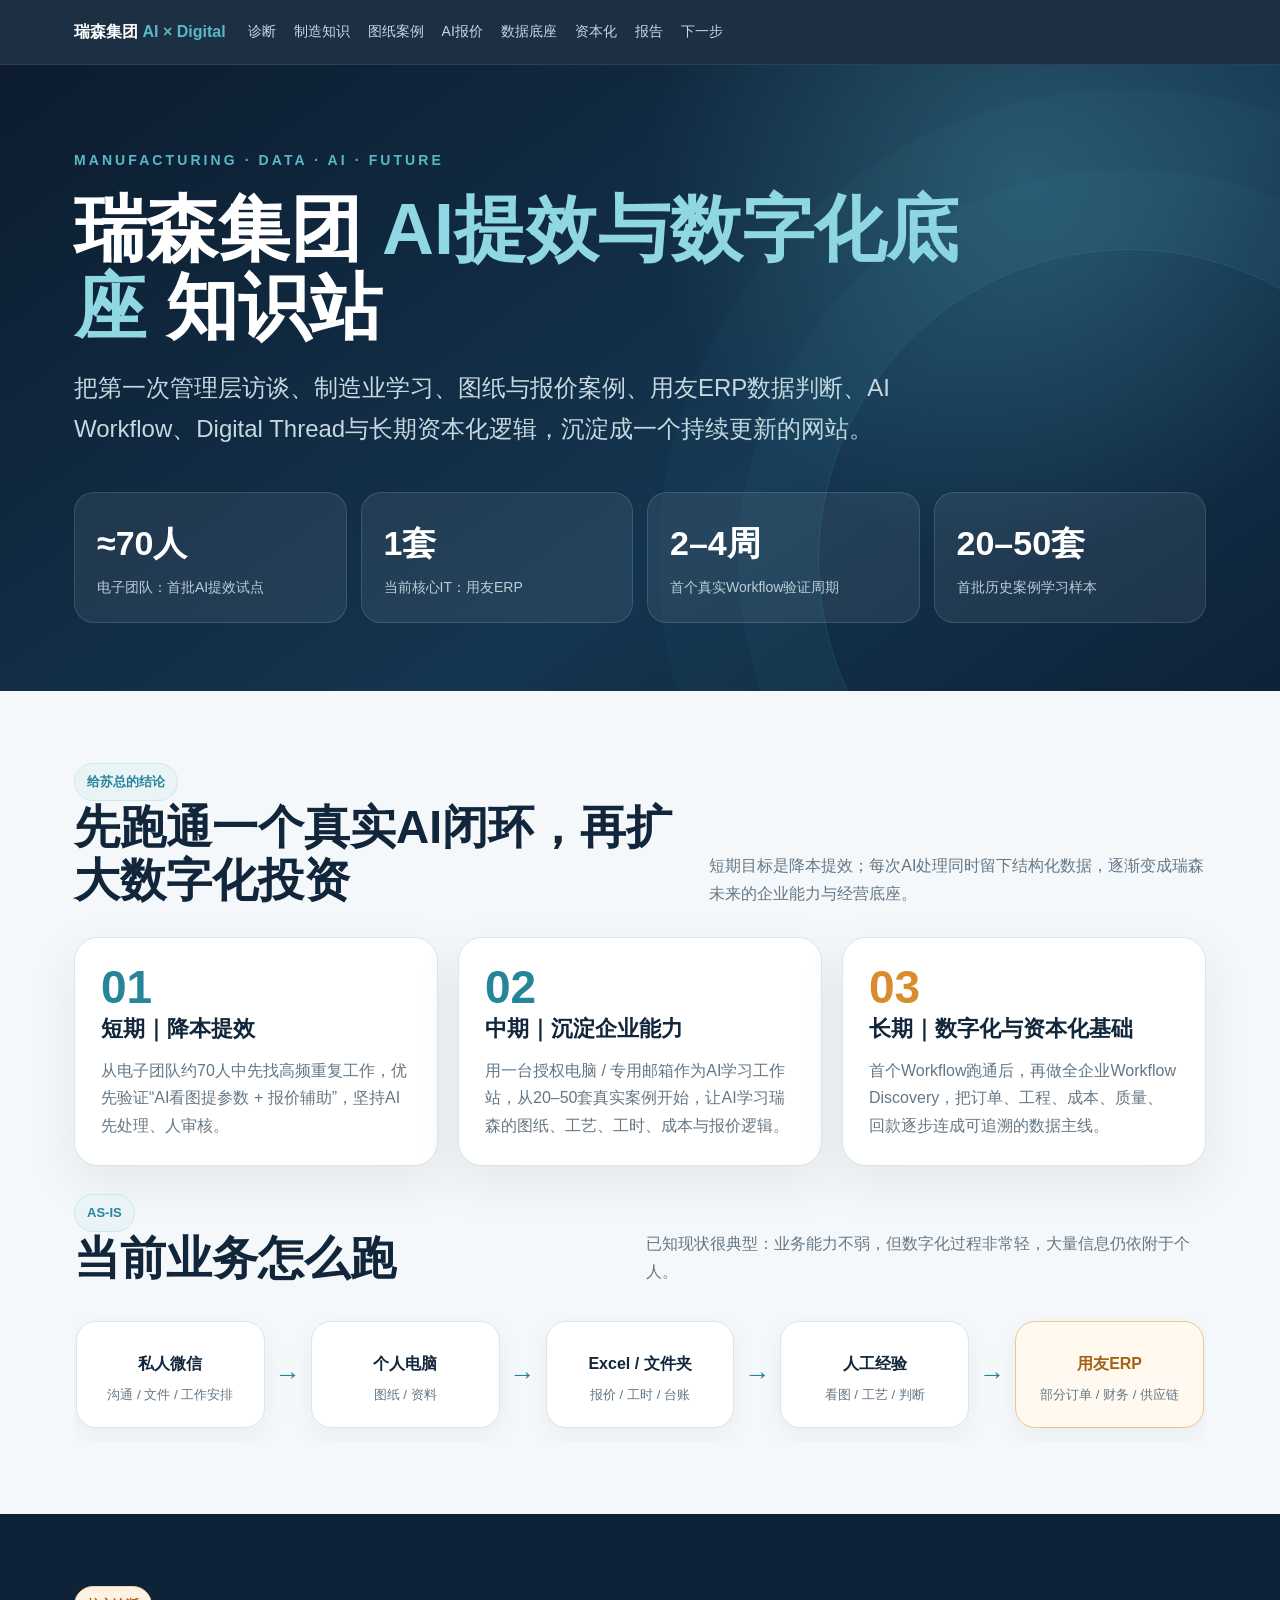
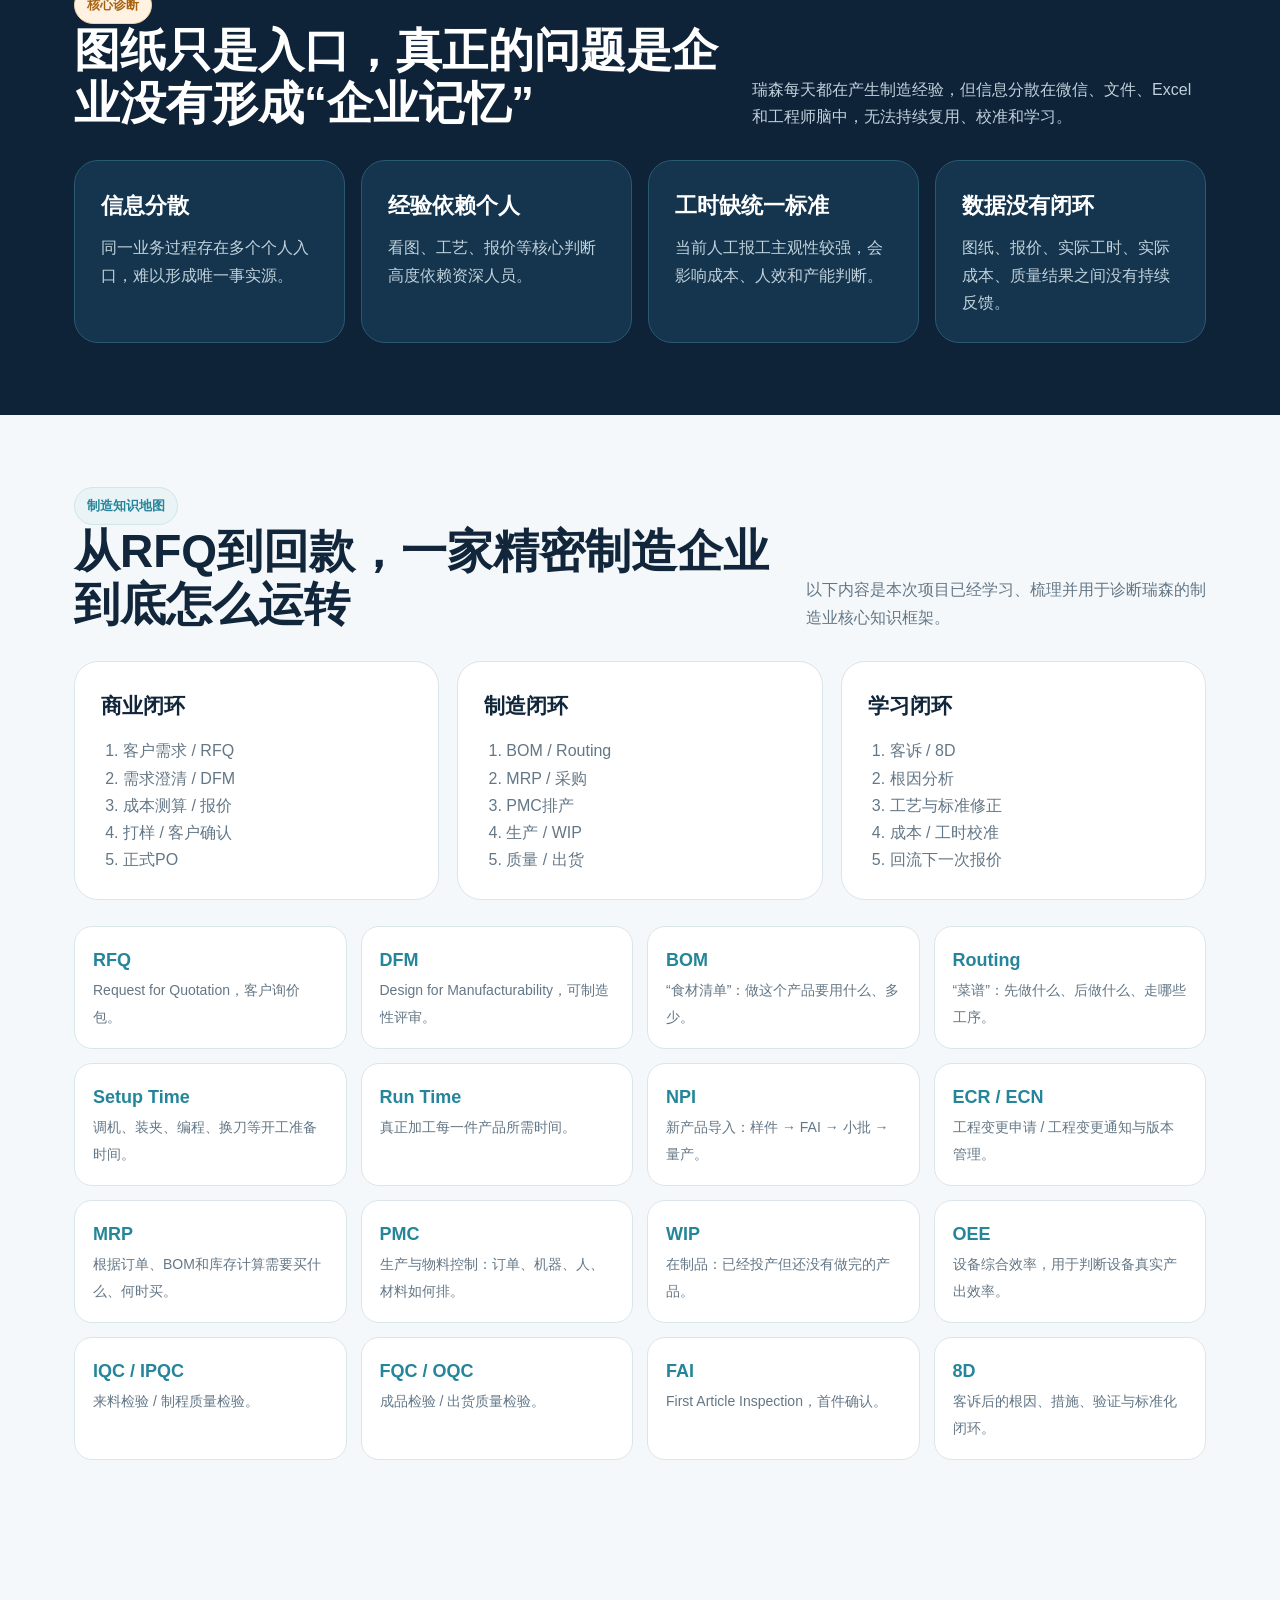
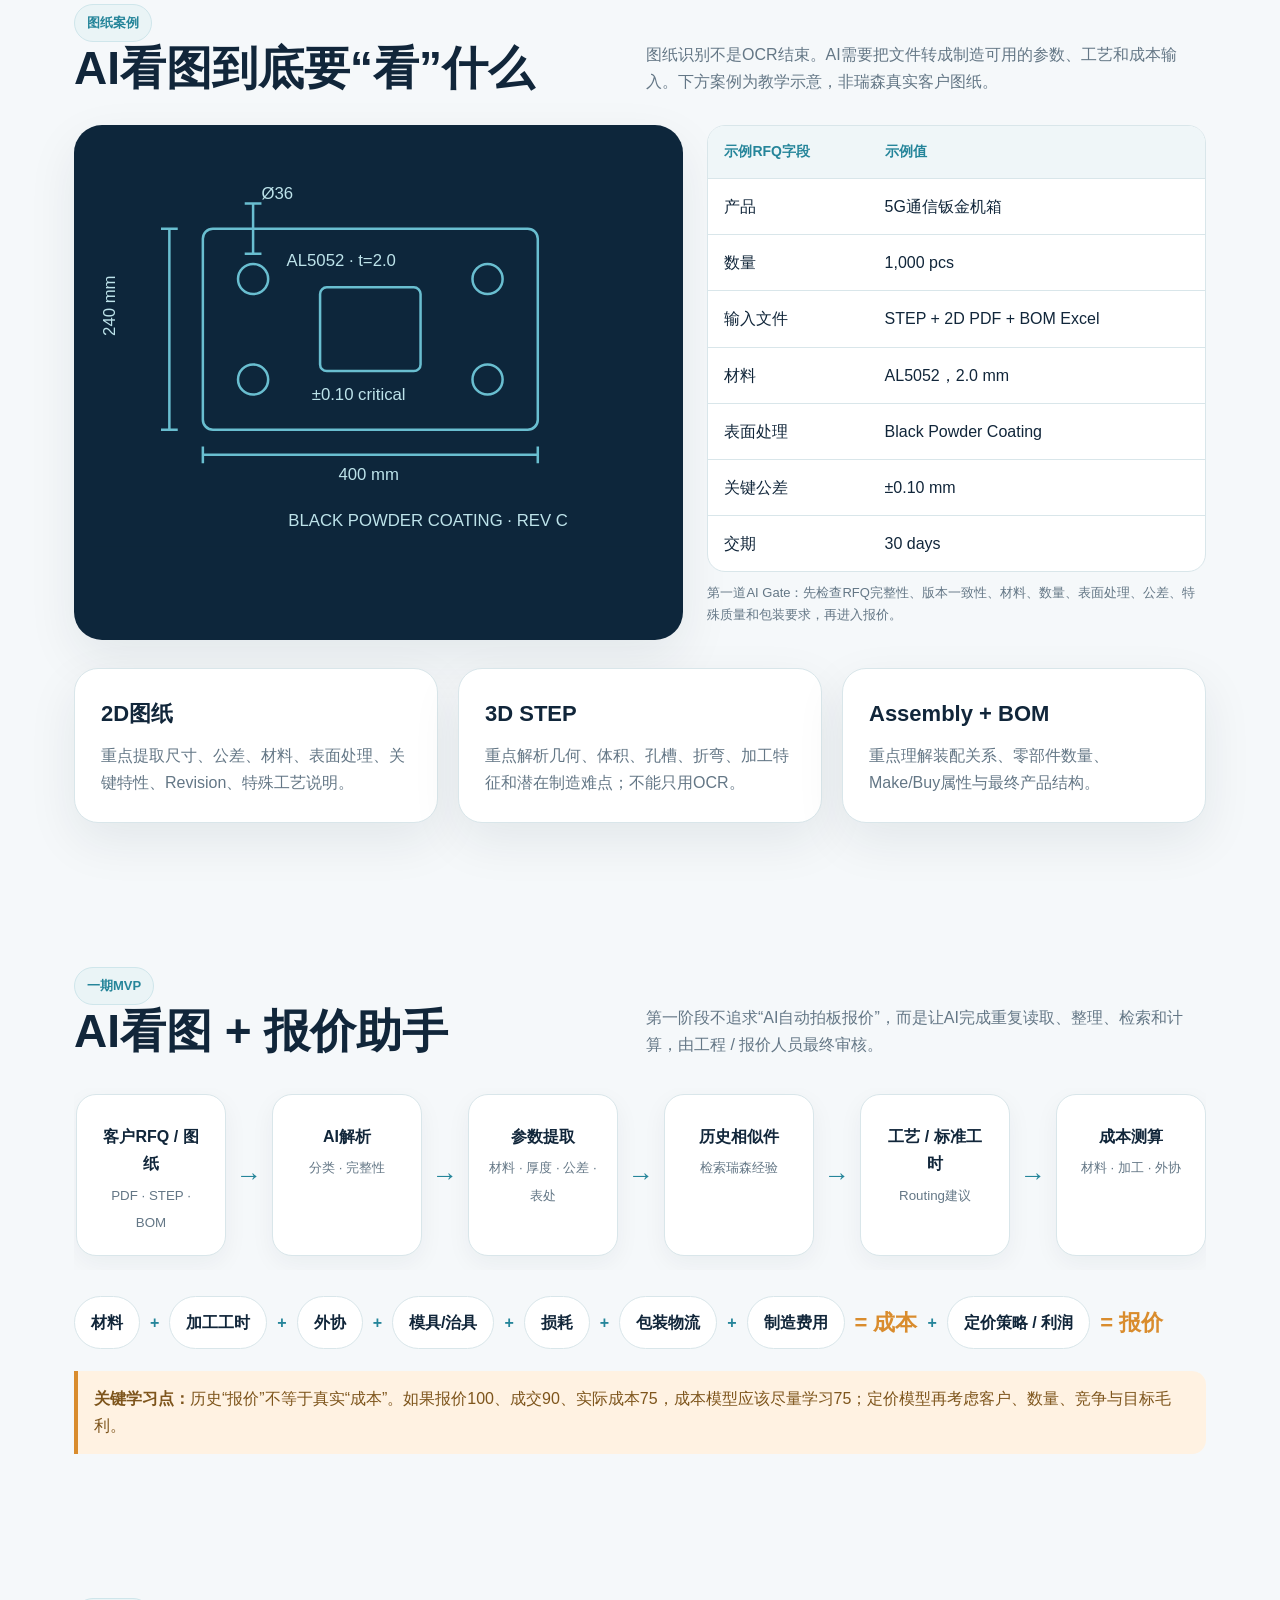
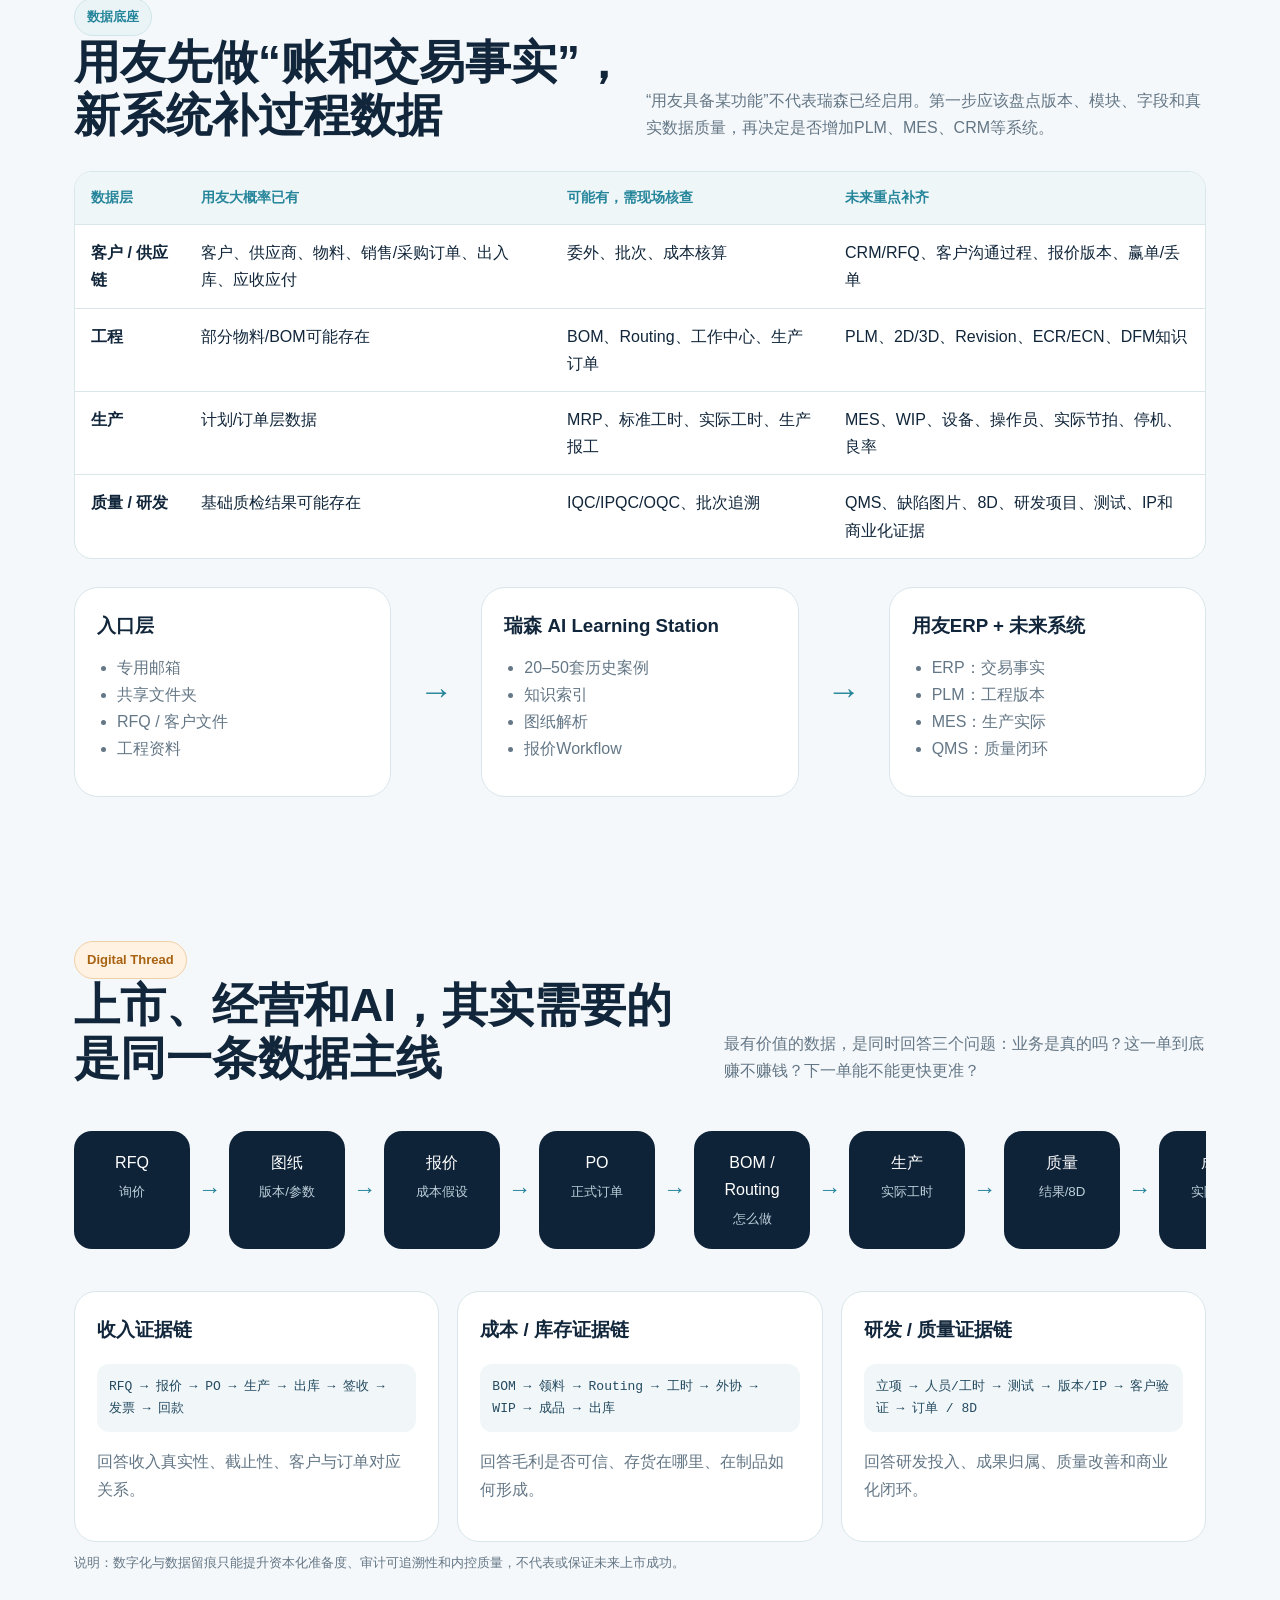
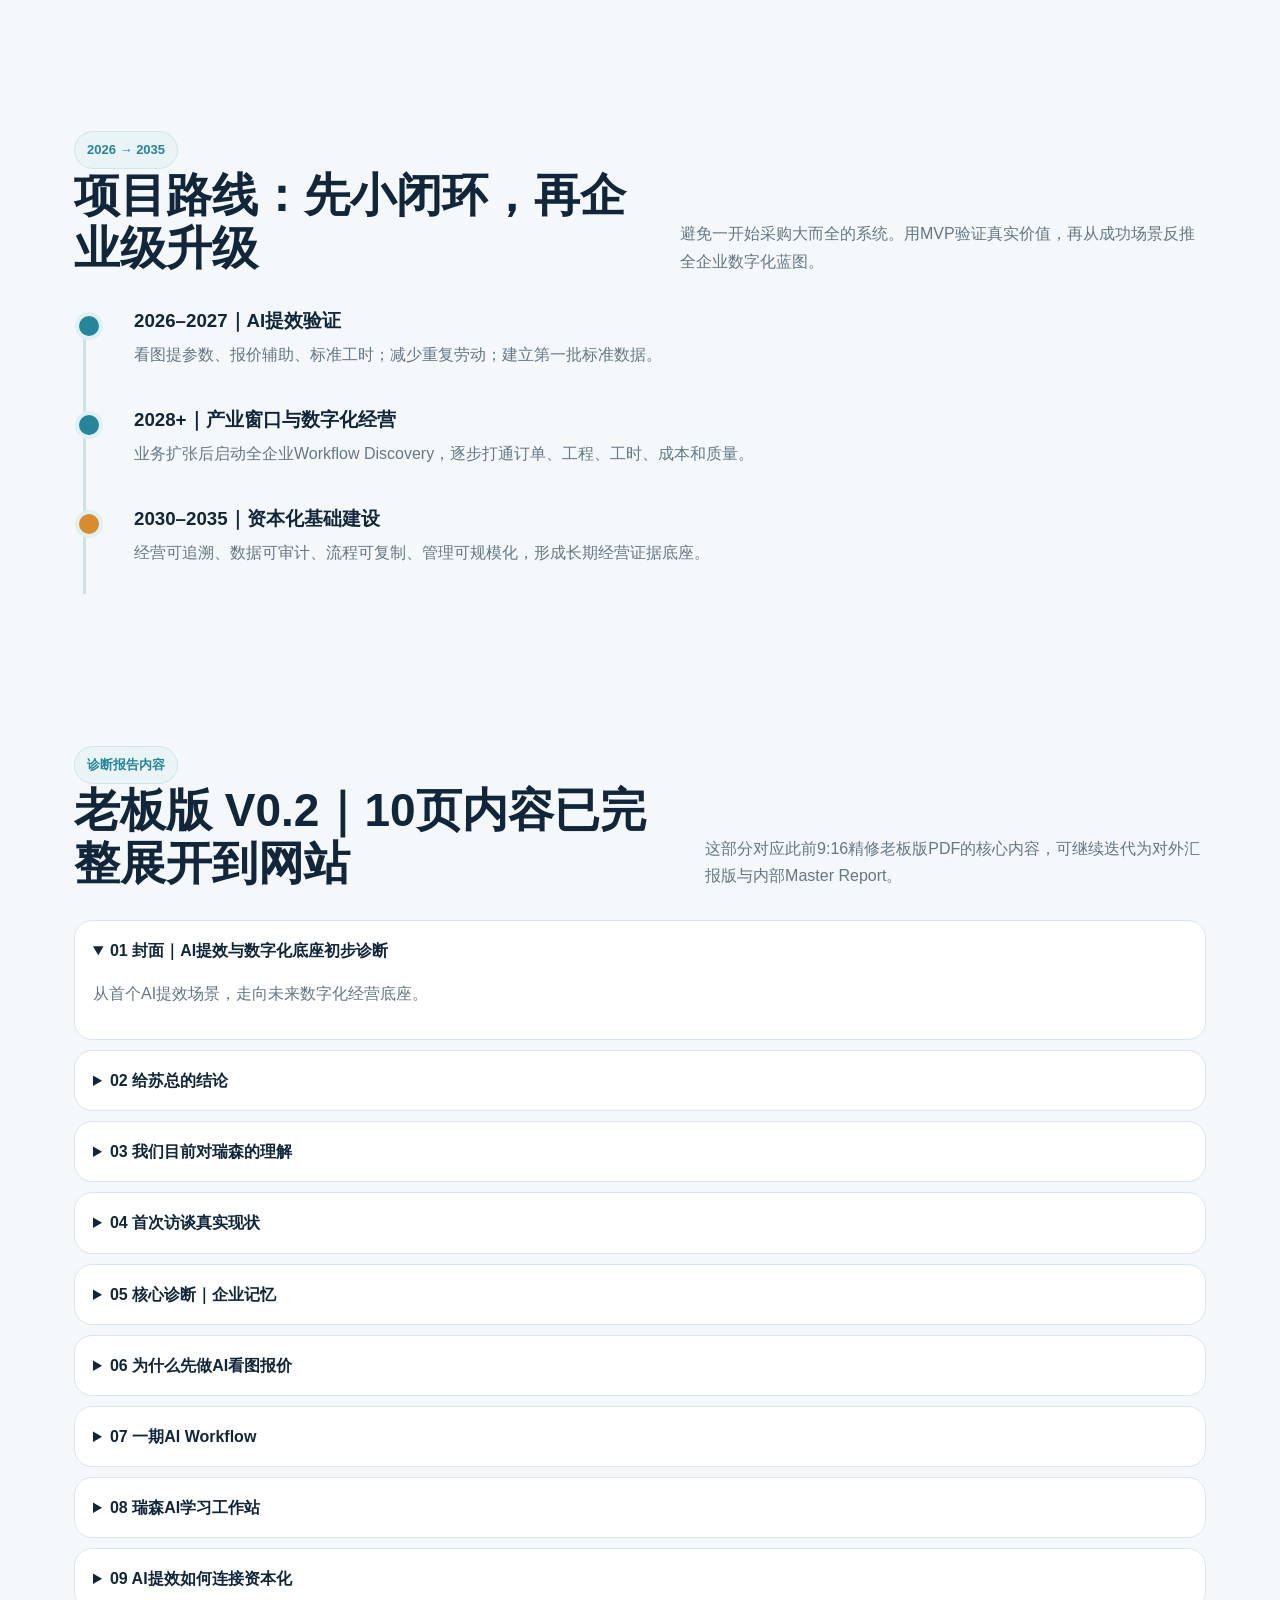
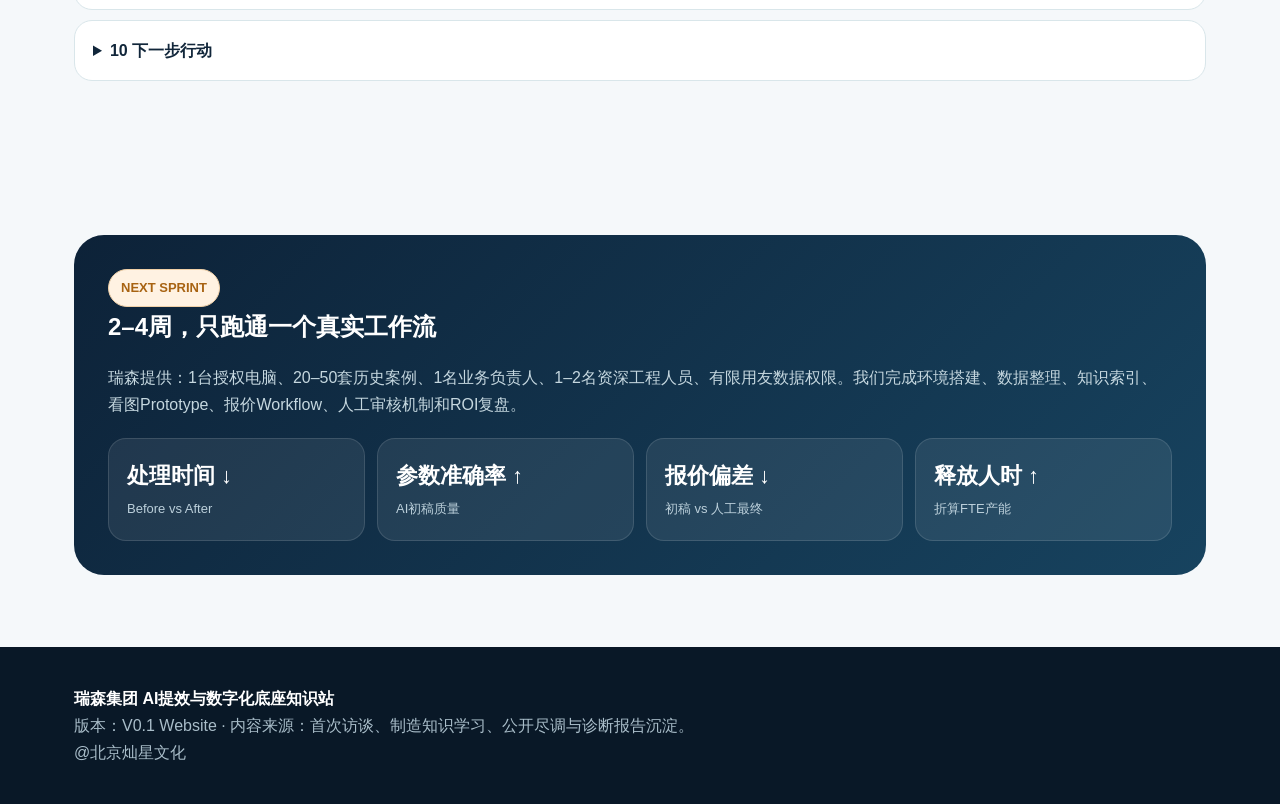
==== commit f1f60e6b: "feat: add Ruisen AI digital knowledge website" ====
--- a/index.html
+++ b/index.html
@@ -1 +1,60 @@
-<!doctype html><html lang="zh-CN"><head><meta charset="utf-8"><meta name="viewport" content="width=device-width,initial-scale=1,viewport-fit=cover"><meta name="theme-color" content="#07111f"><title>Australia 2026 · Trip Control</title><style>:root{--bg:#07111f;--text:#eef6ff;--muted:#91a4ba;--line:#213550;--blue:#61a9ff;--green:#46d39a;--amber:#ffc857;--red:#ff6b7a}*{box-sizing:border-box}html{scroll-behavior:smooth}body{margin:0;background:radial-gradient(circle at 15% 0,#143257 0,transparent 32%),linear-gradient(180deg,#07111f,#081321 55%,#050b13);color:var(--text);font-family:-apple-system,BlinkMacSystemFont,"PingFang SC","Helvetica Neue",Arial,sans-serif}.wrap{max-width:1160px;margin:auto;padding:24px 18px 70px}.top{display:flex;justify-content:space-between;gap:18px}.ey{color:var(--blue);font-size:12px;font-weight:800;letter-spacing:.14em}.title{font-size:clamp(34px,6vw,58px);line-height:1.02;margin:8px 0 10px}.sub{color:var(--muted);line-height:1.6}.count{min-width:170px;text-align:center;background:#0e2137;border:1px solid #2a4968;border-radius:22px;padding:15px}.count b{font-size:38px;display:block}.count span{font-size:12px;color:var(--muted)}.nav{display:flex;gap:8px;overflow:auto;position:sticky;top:0;z-index:9;padding:12px 0;background:rgba(7,17,31,.92);backdrop-filter:blur(10px)}.nav a{color:#bed0e5;text-decoration:none;background:#0d1b2c;border:1px solid var(--line);padding:8px 12px;border-radius:999px;white-space:nowrap;font-size:12px}.section{margin-top:30px;scroll-margin-top:70px}h2{font-size:22px;margin:0 0 6px}.desc{color:var(--muted);font-size:13px;margin-bottom:13px}.card{background:linear-gradient(180deg,#101f32,#0b1828);border:1px solid var(--line);border-radius:20px;padding:16px}.stats{display:grid;grid-template-columns:repeat(4,1fr);gap:10px}.stat{background:#0b1828;border:1px solid #1c3048;border-radius:16px;padding:13px}.stat .k{font-size:11px;color:var(--muted)}.stat .v{font-size:23px;font-weight:850;margin-top:7px}.progress{height:8px;background:#17283b;border-radius:999px;overflow:hidden;margin-top:9px}.progress i{display:block;height:100%;width:0;background:linear-gradient(90deg,#4fc3f7,#46d39a)}.timeline{display:grid;grid-template-columns:repeat(3,1fr);gap:10px;margin-top:10px}.city .date{color:var(--blue);font-size:12px;font-weight:800}.city h3{font-size:20px;margin:7px 0}.city p{color:var(--muted);font-size:13px;line-height:1.55;margin:0}.phase{margin-bottom:11px}.phaseHead{display:flex;justify-content:space-between;gap:8px;align-items:center;margin-bottom:11px;font-weight:800}.badge{font-size:10px;padding:5px 7px;border-radius:999px;background:#162941;border:1px solid #29405d;color:#bed3e7}.p0{background:#2c1720;border-color:#65313b;color:#ffd1d6}.p1{background:#2b2512;border-color:#614e22;color:#ffe6a6}.items{display:grid;grid-template-columns:repeat(2,1fr);gap:8px}.item{display:flex;gap:10px;background:#0b1828;border:1px solid #1c3049;border-radius:14px;padding:11px;min-height:62px}.item input{appearance:none;width:21px;height:21px;border:2px solid #4a6787;border-radius:7px;flex:0 0 auto;margin:1px 0 0}.item input:checked{background:var(--green);border-color:var(--green)}.item input:checked:after{content:"✓";display:grid;place-items:center;color:#062117;font-weight:1000}.item label{font-size:14px;line-height:1.3;cursor:pointer}.item small{display:block;color:var(--muted);font-size:11px;margin-top:4px;line-height:1.45}.item:has(input:checked) label{color:#7f95a9;text-decoration:line-through}.bookings{display:grid;grid-template-columns:repeat(3,1fr);gap:10px}.booking{background:#0b1828;border:1px solid #1d3148;border-radius:16px;padding:13px}.booking .date{color:var(--blue);font-size:11px;font-weight:800}.booking h4{margin:7px 0;font-size:16px}.booking p{color:var(--muted);font-size:12px;line-height:1.5;margin:0}.ok{display:inline-block;margin-top:9px;color:#a8f2d4;background:#103429;border:1px solid #245d4c;padding:4px 8px;border-radius:999px;font-size:10px}.riskGrid{display:grid;grid-template-columns:1fr 1fr;gap:10px}.risk{border-left:4px solid var(--amber)}.risk.red{border-left-color:var(--red)}.risk h3{margin:0 0 7px;font-size:16px}.risk li{color:var(--muted);font-size:12px;line-height:1.6}.risk ul{padding-left:18px;margin:0}.missing{display:grid;grid-template-columns:repeat(4,1fr);gap:9px}.miss{background:#0b1828;border:1px dashed #35506e;border-radius:14px;padding:12px}.miss b{font-size:13px}.miss span{display:block;color:var(--muted);font-size:11px;line-height:1.45;margin-top:5px}.footer{text-align:center;color:#71869a;font-size:10px;line-height:1.6;margin-top:30px}@media(max-width:820px){.top{display:block}.count{margin-top:14px;width:100%;display:flex;justify-content:center;align-items:center;gap:9px;padding:11px}.count b{font-size:28px}.stats{grid-template-columns:1fr 1fr}.timeline,.riskGrid{grid-template-columns:1fr}.items{grid-template-columns:1fr}.bookings{grid-template-columns:1fr 1fr}.missing{grid-template-columns:1fr 1fr}}@media(max-width:520px){.wrap{padding:18px 13px 60px}.title{font-size:38px}.bookings,.missing{grid-template-columns:1fr}.card{border-radius:17px;padding:13px}.stat .v{font-size:20px}}</style></head><body><div class="wrap"><div class="top"><div><div class="ey">AUSTRALIA 2026 · TRIP CONTROL</div><h1 class="title">9.24 → 10.5<br>澳洲出行控制台</h1><div class="sub">香港 → 悉尼 → 圣灵群岛 → 墨尔本 → 回国<br>证件、转机、酒店、已订项目和临行检查集中管理。</div></div><div class="count"><b id="days">20</b><span>天后出发 · 9月24日</span></div></div><div class="nav"><a href="#overview">总览</a><a href="#checklist">分阶段 Checklist</a><a href="#booked">已订项目</a><a href="#risk">跨境风险</a><a href="#missing">待补信息</a></div><section id="overview" class="section"><div class="card stats"><div class="stat"><div class="k">CHECKLIST 完成度</div><div class="v" id="pct">0%</div><div class="progress"><i id="bar"></i></div></div><div class="stat"><div class="k">总行程</div><div class="v">12 Days</div><div class="k">9/24 – 10/5</div></div><div class="stat"><div class="k">已订核心项目</div><div class="v">6 项</div><div class="k">悉尼2 · 圣灵3 · 墨尔本1</div></div><div class="stat"><div class="k">最大缺口</div><div class="v" style="font-size:18px">航班 / 转机</div><div class="k">尤其泰国回程段</div></div></div><div class="timeline"><div class="card city"><div class="date">9/24 – 9/28</div><h3>🇦🇺 Sydney</h3><p>City Walk · 观鲸 · Taronga Zoo。Bondi 建议独立安排半天。</p></div><div class="card city"><div class="date">9/28 – 10/1</div><h3>🏝 Whitsundays</h3><p>Whitehaven · 心形礁观光飞行 · 落日帆船。天气是最大变量。</p></div><div class="card city"><div class="date">10/1 – 10/5</div><h3>🌆 Melbourne</h3><p>The Langham · 大洋路 · City Walk / 自由日，最后衔接国际回程。</p></div></div></section><section id="checklist" class="section"><h2>分阶段 Checklist</h2><div class="desc">勾选会保存在当前设备浏览器。优先处理 P0。</div><div class="card phase"><div class="phaseHead"><span>Phase 1｜现在 – 9/10</span><span class="badge p0">P0 基础设施</span></div><div class="items"><div class="item"><input id="c01" type="checkbox"><label for="c01">确认澳洲签证已获批<small>保存 Visa Grant PDF + 手机离线截图。</small></label></div><div class="item"><input id="c02" type="checkbox"><label for="c02">检查护照有效期<small>同步核对机票、酒店上的英文姓名。</small></label></div><div class="item"><input id="c03" type="checkbox"><label for="c03">补齐 4 段航班完整信息<small>香港→悉尼 / 悉尼→圣灵 / 圣灵→墨尔本 / 墨尔本→回国。</small></label></div><div class="item"><input id="c04" type="checkbox"><label for="c04">确认泰国转机结构<small>BKK/DMK、是否联程、是否入境、行李能否直挂。</small></label></div><div class="item"><input id="c05" type="checkbox"><label for="c05">确认悉尼酒店<small>保存地址、入住/退房日期和电话。</small></label></div><div class="item"><input id="c06" type="checkbox"><label for="c06">确认 Airlie Beach 酒店<small>目前显示 Heart Hotel and Gallery Whitsundays。</small></label></div><div class="item"><input id="c07" type="checkbox"><label for="c07">确认 The Langham Melbourne 日期<small>住宿地点已知，补入住/退房日期。</small></label></div><div class="item"><input id="c08" type="checkbox"><label for="c08">核对所有航班托运行李额<small>尤其澳洲国内段。</small></label></div><div class="item"><input id="c09" type="checkbox"><label for="c09">购买独立旅行保险<small>医疗、航班/行李延误、活动取消等。</small></label></div></div></div><div class="card phase"><div class="phaseHead"><span>Phase 2｜9/10 – 9/17</span><span class="badge p1">P1 资料 / 支付</span></div><div class="items"><div class="item"><input id="c10" type="checkbox"><label for="c10">证件与订单全部离线备份<small>护照、签证、机票、酒店、保险、活动凭证。</small></label></div><div class="item"><input id="c11" type="checkbox"><label for="c11">整理项目集合点<small>观鲸、Taronga、Whitehaven、飞行、帆船、大洋路。</small></label></div><div class="item"><input id="c12" type="checkbox"><label for="c12">确认 Airlie 项目接送酒店<small>观光飞行订单当前使用 Heart Hotel。</small></label></div><div class="item"><input id="c13" type="checkbox"><label for="c13">准备澳洲网络<small>eSIM / SIM / 国际漫游。</small></label></div><div class="item"><input id="c14" type="checkbox"><label for="c14">准备支付与备用卡<small>至少2张可境外使用的实体卡 + 少量现金。</small></label></div><div class="item"><input id="c15" type="checkbox"><label for="c15">开启境外支付并核对限额<small>确认短信/APP验证境外可用。</small></label></div><div class="item"><input id="c16" type="checkbox"><label for="c16">安装出行 App<small>Google Maps、Uber、航司、Klook/飞猪。</small></label></div></div></div><div class="card phase"><div class="phaseHead"><span>Phase 3｜9/17 – 9/21</span><span class="badge">天气 / 行李</span></div><div class="items"><div class="item"><input id="c17" type="checkbox"><label for="c17">检查悉尼 / Airlie / 墨尔本天气</label></div><div class="item"><input id="c18" type="checkbox"><label for="c18">重点检查海上活动天气<small>观鲸、Whitehaven、心形礁飞行、落日帆船。</small></label></div><div class="item"><input id="c19" type="checkbox"><label for="c19">确认 9/30 两项目无冲突<small>观光飞行与落日帆船之间留足 buffer。</small></label></div><div class="item"><input id="c20" type="checkbox"><label for="c20">做行李模拟<small>泳衣、防晒、墨镜、防风层、转换插头、充电宝、常用药。</small></label></div></div></div><div class="card phase"><div class="phaseHead"><span>Phase 4｜9/21 – 9/23</span><span class="badge p0">P0 出发前72h</span></div><div class="items"><div class="item"><input id="c21" type="checkbox"><label for="c21">检查全部航班是否变更<small>时间、航站楼、值机柜台、行李政策。</small></label></div><div class="item"><input id="c22" type="checkbox"><label for="c22">开放后完成 Online Check-in</label></div><div class="item"><input id="c23" type="checkbox"><label for="c23">复核香港过境材料<small>护照、澳洲签证、续程机票，并按当时官方最新规则复核。</small></label></div><div class="item"><input id="c24" type="checkbox"><label for="c24">如泰国段需入境，完成届时所需申报<small>以 10/5 当时官方要求为准。</small></label></div><div class="item"><input id="c25" type="checkbox"><label for="c25">确认前往香港机场交通</label></div><div class="item"><input id="c26" type="checkbox"><label for="c26">保存澳洲第一晚酒店地址</label></div><div class="item"><input id="c27" type="checkbox"><label for="c27">同行人互存关键资料副本</label></div></div></div><div class="card phase"><div class="phaseHead"><span>Phase 5｜旅行中</span><span class="badge">执行确认</span></div><div class="items"><div class="item"><input id="c28" type="checkbox"><label for="c28">9/26 观鲸前确认海况 / 集合时间</label></div><div class="item"><input id="c29" type="checkbox"><label for="c29">9/29 Whitehaven 前晚确认接送</label></div><div class="item"><input id="c30" type="checkbox"><label for="c30">9/30 心形礁飞行前晚确认天气</label></div><div class="item"><input id="c31" type="checkbox"><label for="c31">10/2 大洋路前晚确认接车</label></div><div class="item"><input id="c32" type="checkbox"><label for="c32">10/4 晚确认国际回程流程<small>值机、泰国转机、行李直挂、航站楼。</small></label></div></div></div></section><section id="booked" class="section"><h2>已订核心项目</h2><div class="desc">这些是硬锚点，其他安排围绕它们展开。</div><div class="bookings"><div class="booking"><div class="date">9/26 · Sydney</div><h4>🐋 悉尼观鲸</h4><p>Fantasea 冒险号 · 约2.5h · 2人 · 实付 ¥1,098。</p><span class="ok">✓ 已订</span></div><div class="booking"><div class="date">9/27 · Sydney</div><h4>🦒 Taronga Zoo</h4><p>成人票 + 往返渡轮 · Circular Quay Wharf 6 · 2人。</p><span class="ok">✓ 已订</span></div><div class="booking"><div class="date">9/29 · Whitsundays</div><h4>🚤 H Viper · Whitehaven</h4><p>快艇一日游 · 2人 · 实付 ¥2,995.61。</p><span class="ok">✓ 已订</span></div><div class="booking"><div class="date">9/30 · Whitsundays</div><h4>✈️ 心形礁观光飞行</h4><p>Heart Reef / Hill Inlet / Whitehaven · 2人 · ¥2,998。</p><span class="ok">✓ 已订</span></div><div class="booking"><div class="date">9/30 · Whitsundays</div><h4>⛵ Waltzing Matilda</h4><p>Airlie Beach 落日帆船 · 2人。</p><span class="ok">✓ 已订</span></div><div class="booking"><div class="date">10/2 · Melbourne</div><h4>🚌 大洋路反线小团</h4><p>17人奔驰小团 · 十二门徒等 · 2人 · ¥612.79。</p><span class="ok">✓ 已订</span></div></div></section><section id="risk" class="section"><h2>跨境 / 转机风险</h2><div class="desc">先防止证件或转机环节翻车。</div><div class="riskGrid"><div class="card risk red"><h3>🇹🇭 泰国回程转机 · P0</h3><ul><li>确认 BKK / DMK。</li><li>确认是否联程、是否重新值机。</li><li>确认托运行李能否直挂。</li><li>若需入境或换机场，按当时官方规则准备并留足时间。</li></ul></div><div class="card risk"><h3>🇭🇰 香港出发 · P0</h3><ul><li>明确内地→香港机场交通方案。</li><li>准备护照、澳洲签证、香港→悉尼续程机票。</li><li>出发前再按香港官方最新规则复核过境条件。</li></ul></div><div class="card risk"><h3>🧳 澳洲境内航班</h3><ul><li>核对托运行李额。</li><li>核对机场代码与航站楼。</li><li>前一晚检查航班变更。</li></ul></div><div class="card risk"><h3>🌦 海上 / 飞行项目</h3><ul><li>9/26、9/29、9/30 项目受天气影响。</li><li>前一晚看供应商最终通知。</li><li>9/30 两个项目之间留足时间。</li></ul></div></div></section><section id="missing" class="section"><h2>目前待补信息</h2><div class="desc">补齐后可升级成精确到机场、航站楼和每天时段的 Master Itinerary。</div><div class="missing"><div class="miss"><b>✈️ 香港 → 悉尼</b><span>航班号、起降时间、机场/航站楼、行李额。</span></div><div class="miss"><b>✈️ 悉尼 → 圣灵群岛</b><span>航班号、抵达机场、行李额、到酒店交通。</span></div><div class="miss"><b>✈️ 圣灵群岛 → 墨尔本</b><span>航班号、起降时间、机场、行李额。</span></div><div class="miss"><b>✈️ 墨尔本 → 回国</b><span>完整泰国转机段，用于判断入境/换机场/行李直挂。</span></div><div class="miss"><b>🏨 悉尼酒店</b><span>酒店名、入住/退房日期、地址。</span></div><div class="miss"><b>🏨 Airlie Beach</b><span>正式确认 Heart Hotel and Gallery Whitsundays 入住日期。</span></div><div class="miss"><b>🏨 Melbourne</b><span>The Langham 已知，补入住/退房日期。</span></div><div class="miss"><b>🛂 签证 / 护照</b><span>只需确认已获批和有效期，不在 Site 保存证件号码。</span></div></div></section><div class="footer">Australia Trip Control · v1.0 · 2026-09-04<br>航班、项目及入境规则可能变化，临行前以航司、供应商及官方最新信息为准。</div></div><script>const START=new Date('2026-09-24T00:00:00+08:00');document.getElementById('days').textContent=Math.max(0,Math.ceil((START-new Date())/86400000));const cs=[...document.querySelectorAll('input[type=checkbox]')];cs.forEach(c=>{c.checked=localStorage.getItem('aus26_'+c.id)==='1';c.addEventListener('change',()=>{localStorage.setItem('aus26_'+c.id,c.checked?'1':'0');r()})});function r(){let d=cs.filter(x=>x.checked).length,p=cs.length?Math.round(d/cs.length*100):0;document.getElementById('pct').textContent=p+'%';document.getElementById('bar').style.width=p+'%'}r();</script></body></html>+<!doctype html>
+<html lang="zh-CN">
+<head>
+  <meta charset="utf-8" />
+  <meta name="viewport" content="width=device-width,initial-scale=1,viewport-fit=cover" />
+  <meta name="theme-color" content="#0e2238" />
+  <title>瑞森集团｜AI提效与数字化底座知识站</title>
+  <meta name="description" content="瑞森集团AI提效、制造知识、图纸报价案例、数字化底座、Digital Thread与资本化准备知识站。" />
+  <style>
+    :root{--navy:#0e2238;--navy2:#173a56;--ink:#11263a;--teal:#25859a;--teal2:#5ab7c6;--orange:#d98c2d;--bg:#f5f8fa;--card:#fff;--muted:#647786;--line:#d9e6ea;--soft:#eaf4f6;--softo:#fff2e2;--shadow:0 18px 50px rgba(13,35,55,.08)}
+    *{box-sizing:border-box} html{scroll-behavior:smooth} body{margin:0;font-family:-apple-system,BlinkMacSystemFont,"Segoe UI","PingFang SC","Hiragino Sans GB","Microsoft YaHei",sans-serif;color:var(--ink);background:var(--bg);line-height:1.7}
+    a{color:inherit;text-decoration:none}.wrap{max-width:1180px;margin:auto;padding:0 24px}.nav{position:sticky;top:0;z-index:20;background:rgba(14,34,56,.94);backdrop-filter:blur(14px);border-bottom:1px solid rgba(255,255,255,.08)}.navin{height:64px;display:flex;align-items:center;gap:22px}.brand{color:#fff;font-weight:800;white-space:nowrap}.brand b{color:var(--teal2)}.navlinks{display:flex;gap:18px;overflow:auto;white-space:nowrap;color:#c8d7df;font-size:14px}.navlinks a:hover{color:#fff}
+    .hero{background:radial-gradient(circle at 80% 18%,rgba(90,183,198,.28),transparent 33%),linear-gradient(145deg,#0c1c2e,#143550 62%,#0d2237);color:#fff;padding:84px 0 68px;overflow:hidden;position:relative}.hero:after{content:"";position:absolute;right:-160px;bottom:-180px;width:620px;height:620px;border:1px solid rgba(90,183,198,.18);border-radius:50%;box-shadow:0 0 0 80px rgba(90,183,198,.04),0 0 0 160px rgba(90,183,198,.03)}.kicker{font-size:14px;letter-spacing:.22em;color:var(--teal2);font-weight:700}.hero h1{font-size:clamp(38px,6vw,72px);line-height:1.08;margin:18px 0 22px;max-width:900px}.hero h1 em{font-style:normal;color:#8fd7e2}.hero p{font-size:clamp(18px,2.3vw,24px);color:#c7d8e1;max-width:880px;margin:0}.stats{display:grid;grid-template-columns:repeat(4,1fr);gap:14px;margin-top:42px;position:relative;z-index:2}.stat{background:rgba(255,255,255,.07);border:1px solid rgba(255,255,255,.12);border-radius:20px;padding:22px}.stat strong{display:block;font-size:34px;color:#fff}.stat span{font-size:14px;color:#bbced8}
+    section{padding:72px 0}.sectionhead{display:flex;gap:18px;align-items:flex-end;justify-content:space-between;margin-bottom:30px}.sectionhead h2{font-size:clamp(30px,4vw,46px);line-height:1.15;margin:0}.sectionhead p{max-width:560px;margin:0;color:var(--muted)}.tag{display:inline-flex;align-items:center;gap:8px;background:var(--soft);color:var(--teal);border:1px solid #cfe6eb;border-radius:999px;padding:7px 12px;font-size:13px;font-weight:700}.tag.orange{background:var(--softo);color:#a86312;border-color:#f0d0a7}
+    .grid2{display:grid;grid-template-columns:1fr 1fr;gap:24px}.grid3{display:grid;grid-template-columns:repeat(3,1fr);gap:20px}.grid4{display:grid;grid-template-columns:repeat(4,1fr);gap:16px}.card{background:var(--card);border:1px solid var(--line);border-radius:24px;padding:26px;box-shadow:var(--shadow)}.card h3{margin:0 0 10px;font-size:22px}.card p{margin:0;color:var(--muted)}.num{font-size:46px;font-weight:900;color:var(--teal);line-height:1}.num.orange{color:var(--orange)}
+    .flow{display:flex;align-items:stretch;gap:10px;overflow:auto;padding:6px 2px 14px}.node{min-width:150px;flex:1;background:#fff;border:1px solid var(--line);border-radius:20px;padding:20px;text-align:center;box-shadow:0 8px 24px rgba(17,38,58,.05)}.node b{display:block;margin:8px 0 3px}.node small{color:var(--muted)}.arr{align-self:center;color:var(--teal);font-size:26px;font-weight:900}.node.hot{border-color:#efc48f;background:#fff9f0}.node.hot b{color:#a46114}
+    .diag{background:var(--navy);color:#fff}.diag .sectionhead p{color:#bfd1db}.diag .card{background:#15344d;border-color:#2a5972;box-shadow:none}.diag .card h3{color:#fff}.diag .card p{color:#c0d2dc}
+    .loop{display:grid;grid-template-columns:repeat(3,1fr);gap:18px}.loopbox{border-radius:24px;padding:26px;background:#fff;border:1px solid var(--line)}.loopbox b{font-size:21px}.loopbox ol{margin:14px 0 0;padding-left:22px;color:var(--muted)}
+    .knowledge{display:grid;grid-template-columns:repeat(4,1fr);gap:14px}.term{background:#fff;border:1px solid var(--line);border-radius:18px;padding:18px}.term b{display:block;color:var(--teal);font-size:18px}.term span{font-size:14px;color:var(--muted)}
+    .case{display:grid;grid-template-columns:1.1fr .9fr;gap:24px}.blueprint{background:#0d263b;border-radius:28px;padding:20px;min-height:470px;box-shadow:var(--shadow)}.blueprint svg{width:100%;height:auto}.facts table,.matrix{width:100%;border-collapse:separate;border-spacing:0;overflow:hidden;border-radius:18px;border:1px solid var(--line);background:#fff}.facts td,.facts th,.matrix td,.matrix th{padding:14px 16px;border-bottom:1px solid var(--line);text-align:left;vertical-align:top}.facts tr:last-child td,.matrix tr:last-child td{border-bottom:0}.facts th,.matrix th{background:#eff6f8;color:var(--teal);font-size:14px}.note{font-size:13px;color:var(--muted);margin-top:10px}.warn{border-left:4px solid var(--orange);background:var(--softo);padding:14px 16px;border-radius:0 14px 14px 0;color:#7e551c}
+    .formula{display:flex;flex-wrap:wrap;gap:10px;align-items:center}.pill{padding:12px 16px;border-radius:999px;background:#fff;border:1px solid var(--line);font-weight:700}.plus{color:var(--teal);font-weight:900}.eq{color:var(--orange);font-weight:900;font-size:22px}
+    .arch{display:grid;grid-template-columns:1fr 70px 1fr 70px 1fr;align-items:center;gap:10px}.archbox{background:#fff;border:1px solid var(--line);border-radius:24px;padding:22px;min-height:210px}.archbox h3{margin:0 0 12px}.archbox ul{margin:0;padding-left:20px;color:var(--muted)}.archarr{text-align:center;font-size:34px;color:var(--teal);font-weight:900}
+    .thread{display:flex;gap:8px;overflow:auto;padding:16px 0}.thread .step{min-width:116px;background:var(--navy);color:#fff;border-radius:18px;padding:18px 12px;text-align:center}.thread .step:nth-last-child(-n+2){background:#3d3326}.thread .step small{display:block;color:#bdd0da;margin-top:5px}.thread .arrow{align-self:center;color:var(--teal);font-size:23px}
+    .evidence{display:grid;grid-template-columns:repeat(3,1fr);gap:18px}.chain{background:#fff;border:1px solid var(--line);border-radius:22px;padding:22px}.chain h3{margin-top:0}.chain p{color:var(--muted)}.chain code{display:block;white-space:normal;background:#f1f6f8;padding:12px;border-radius:12px;color:#244b61}
+    .timeline{position:relative;padding-left:36px}.timeline:before{content:"";position:absolute;left:9px;top:8px;bottom:8px;width:3px;background:#cbe2e7}.titem{position:relative;padding:0 0 36px 24px}.titem:before{content:"";position:absolute;left:-35px;top:7px;width:20px;height:20px;border-radius:50%;background:var(--teal);border:4px solid #dff1f4}.titem:last-child:before{background:var(--orange)}.titem h3{margin:0 0 4px}.titem p{margin:0;color:var(--muted)}
+    details{background:#fff;border:1px solid var(--line);border-radius:18px;padding:16px 18px;margin:10px 0}summary{cursor:pointer;font-weight:800}details p{color:var(--muted)}
+    .cta{background:linear-gradient(135deg,#0d2238,#17435f);color:#fff;border-radius:30px;padding:34px}.cta h2{margin:0 0 10px}.cta p{color:#c5d7df}.metrics{display:grid;grid-template-columns:repeat(4,1fr);gap:12px;margin-top:20px}.metric{background:rgba(255,255,255,.08);border:1px solid rgba(255,255,255,.12);border-radius:18px;padding:18px}.metric b{display:block;font-size:22px}.metric span{color:#bcd0db;font-size:13px}.footer{background:#091827;color:#a9bdc9;padding:38px 0}.footer strong{color:#fff}
+    @media(max-width:900px){.stats,.grid4,.knowledge,.metrics{grid-template-columns:repeat(2,1fr)}.grid3,.loop,.evidence{grid-template-columns:1fr}.grid2,.case{grid-template-columns:1fr}.arch{grid-template-columns:1fr}.archarr{transform:rotate(90deg)}.sectionhead{display:block}.sectionhead p{margin-top:12px}.hero{padding-top:64px}}
+    @media(max-width:560px){.wrap{padding:0 16px}.navin{height:58px}.brand{font-size:14px}.navlinks{font-size:13px}.hero{padding:54px 0}.stats{grid-template-columns:1fr 1fr}.stat{padding:16px}.stat strong{font-size:28px}section{padding:54px 0}.card{padding:20px}.knowledge{grid-template-columns:1fr 1fr}.facts td,.facts th,.matrix td,.matrix th{padding:10px;font-size:13px}.metrics{grid-template-columns:1fr 1fr}}
+  </style>
+</head>
+<body>
+  <nav class="nav"><div class="wrap navin"><div class="brand">瑞森集团 <b>AI × Digital</b></div><div class="navlinks"><a href="#diagnosis">诊断</a><a href="#knowledge">制造知识</a><a href="#drawing">图纸案例</a><a href="#quotation">AI报价</a><a href="#data">数据底座</a><a href="#ipo">资本化</a><a href="#report">报告</a><a href="#next">下一步</a></div></div></nav>
+
+  <header class="hero"><div class="wrap"><div class="kicker">MANUFACTURING · DATA · AI · FUTURE</div><h1>瑞森集团 <em>AI提效与数字化底座</em> 知识站</h1><p>把第一次管理层访谈、制造业学习、图纸与报价案例、用友ERP数据判断、AI Workflow、Digital Thread与长期资本化逻辑，沉淀成一个持续更新的网站。</p><div class="stats"><div class="stat"><strong>≈70人</strong><span>电子团队：首批AI提效试点</span></div><div class="stat"><strong>1套</strong><span>当前核心IT：用友ERP</span></div><div class="stat"><strong>2–4周</strong><span>首个真实Workflow验证周期</span></div><div class="stat"><strong>20–50套</strong><span>首批历史案例学习样本</span></div></div></div></header>
+
+  <section id="diagnosis"><div class="wrap"><div class="sectionhead"><div><span class="tag">给苏总的结论</span><h2>先跑通一个真实AI闭环，再扩大数字化投资</h2></div><p>短期目标是降本提效；每次AI处理同时留下结构化数据，逐渐变成瑞森未来的企业能力与经营底座。</p></div><div class="grid3"><div class="card"><div class="num">01</div><h3>短期｜降本提效</h3><p>从电子团队约70人中先找高频重复工作，优先验证“AI看图提参数 + 报价辅助”，坚持AI先处理、人审核。</p></div><div class="card"><div class="num">02</div><h3>中期｜沉淀企业能力</h3><p>用一台授权电脑 / 专用邮箱作为AI学习工作站，从20–50套真实案例开始，让AI学习瑞森的图纸、工艺、工时、成本与报价逻辑。</p></div><div class="card"><div class="num orange">03</div><h3>长期｜数字化与资本化基础</h3><p>首个Workflow跑通后，再做全企业Workflow Discovery，把订单、工程、成本、质量、回款逐步连成可追溯的数据主线。</p></div></div>
+  <div style="height:28px"></div><div class="sectionhead"><div><span class="tag">AS-IS</span><h2>当前业务怎么跑</h2></div><p>已知现状很典型：业务能力不弱，但数字化过程非常轻，大量信息仍依附于个人。</p></div><div class="flow"><div class="node"><b>私人微信</b><small>沟通 / 文件 / 工作安排</small></div><div class="arr">→</div><div class="node"><b>个人电脑</b><small>图纸 / 资料</small></div><div class="arr">→</div><div class="node"><b>Excel / 文件夹</b><small>报价 / 工时 / 台账</small></div><div class="arr">→</div><div class="node"><b>人工经验</b><small>看图 / 工艺 / 判断</small></div><div class="arr">→</div><div class="node hot"><b>用友ERP</b><small>部分订单 / 财务 / 供应链</small></div></div></div></section>
+
+  <section class="diag"><div class="wrap"><div class="sectionhead"><div><span class="tag orange">核心诊断</span><h2>图纸只是入口，真正的问题是企业没有形成“企业记忆”</h2></div><p>瑞森每天都在产生制造经验，但信息分散在微信、文件、Excel和工程师脑中，无法持续复用、校准和学习。</p></div><div class="grid4"><div class="card"><h3>信息分散</h3><p>同一业务过程存在多个个人入口，难以形成唯一事实源。</p></div><div class="card"><h3>经验依赖个人</h3><p>看图、工艺、报价等核心判断高度依赖资深人员。</p></div><div class="card"><h3>工时缺统一标准</h3><p>当前人工报工主观性较强，会影响成本、人效和产能判断。</p></div><div class="card"><h3>数据没有闭环</h3><p>图纸、报价、实际工时、实际成本、质量结果之间没有持续反馈。</p></div></div></div></section>
+
+  <section id="knowledge"><div class="wrap"><div class="sectionhead"><div><span class="tag">制造知识地图</span><h2>从RFQ到回款，一家精密制造企业到底怎么运转</h2></div><p>以下内容是本次项目已经学习、梳理并用于诊断瑞森的制造业核心知识框架。</p></div><div class="loop"><div class="loopbox"><b>商业闭环</b><ol><li>客户需求 / RFQ</li><li>需求澄清 / DFM</li><li>成本测算 / 报价</li><li>打样 / 客户确认</li><li>正式PO</li></ol></div><div class="loopbox"><b>制造闭环</b><ol><li>BOM / Routing</li><li>MRP / 采购</li><li>PMC排产</li><li>生产 / WIP</li><li>质量 / 出货</li></ol></div><div class="loopbox"><b>学习闭环</b><ol><li>客诉 / 8D</li><li>根因分析</li><li>工艺与标准修正</li><li>成本 / 工时校准</li><li>回流下一次报价</li></ol></div></div><div style="height:26px"></div><div class="knowledge"><div class="term"><b>RFQ</b><span>Request for Quotation，客户询价包。</span></div><div class="term"><b>DFM</b><span>Design for Manufacturability，可制造性评审。</span></div><div class="term"><b>BOM</b><span>“食材清单”：做这个产品要用什么、多少。</span></div><div class="term"><b>Routing</b><span>“菜谱”：先做什么、后做什么、走哪些工序。</span></div><div class="term"><b>Setup Time</b><span>调机、装夹、编程、换刀等开工准备时间。</span></div><div class="term"><b>Run Time</b><span>真正加工每一件产品所需时间。</span></div><div class="term"><b>NPI</b><span>新产品导入：样件 → FAI → 小批 → 量产。</span></div><div class="term"><b>ECR / ECN</b><span>工程变更申请 / 工程变更通知与版本管理。</span></div><div class="term"><b>MRP</b><span>根据订单、BOM和库存计算需要买什么、何时买。</span></div><div class="term"><b>PMC</b><span>生产与物料控制：订单、机器、人、材料如何排。</span></div><div class="term"><b>WIP</b><span>在制品：已经投产但还没有做完的产品。</span></div><div class="term"><b>OEE</b><span>设备综合效率，用于判断设备真实产出效率。</span></div><div class="term"><b>IQC / IPQC</b><span>来料检验 / 制程质量检验。</span></div><div class="term"><b>FQC / OQC</b><span>成品检验 / 出货质量检验。</span></div><div class="term"><b>FAI</b><span>First Article Inspection，首件确认。</span></div><div class="term"><b>8D</b><span>客诉后的根因、措施、验证与标准化闭环。</span></div></div></div></section>
+
+  <section id="drawing"><div class="wrap"><div class="sectionhead"><div><span class="tag">图纸案例</span><h2>AI看图到底要“看”什么</h2></div><p>图纸识别不是OCR结束。AI需要把文件转成制造可用的参数、工艺和成本输入。下方案例为教学示意，非瑞森真实客户图纸。</p></div><div class="case"><div class="blueprint"><svg viewBox="0 0 680 480" xmlns="http://www.w3.org/2000/svg"><rect width="680" height="480" fill="#0d263b"/><g stroke="#69bed0" fill="none" stroke-width="3"><rect x="130" y="100" width="400" height="240" rx="12"/><circle cx="190" cy="160" r="18"/><circle cx="470" cy="160" r="18"/><circle cx="190" cy="280" r="18"/><circle cx="470" cy="280" r="18"/><rect x="270" y="170" width="120" height="100" rx="8"/><path d="M130 370h400M130 360v20M530 360v20"/><path d="M90 100v240M80 100h20M80 340h20"/><path d="M190 70v60M180 70h20M180 130h20"/></g><g fill="#bde3ea" font-family="Arial" font-size="20"><text x="292" y="400">400 mm</text><text x="25" y="228" transform="rotate(-90 25 228)">240 mm</text><text x="200" y="65">Ø36</text><text x="260" y="305">±0.10 critical</text><text x="230" y="145">AL5052 · t=2.0</text><text x="232" y="455">BLACK POWDER COATING · REV C</text></g></svg></div><div class="facts"><table><tr><th>示例RFQ字段</th><th>示例值</th></tr><tr><td>产品</td><td>5G通信钣金机箱</td></tr><tr><td>数量</td><td>1,000 pcs</td></tr><tr><td>输入文件</td><td>STEP + 2D PDF + BOM Excel</td></tr><tr><td>材料</td><td>AL5052，2.0 mm</td></tr><tr><td>表面处理</td><td>Black Powder Coating</td></tr><tr><td>关键公差</td><td>±0.10 mm</td></tr><tr><td>交期</td><td>30 days</td></tr></table><p class="note">第一道AI Gate：先检查RFQ完整性、版本一致性、材料、数量、表面处理、公差、特殊质量和包装要求，再进入报价。</p></div></div><div style="height:28px"></div><div class="grid3"><div class="card"><h3>2D图纸</h3><p>重点提取尺寸、公差、材料、表面处理、关键特性、Revision、特殊工艺说明。</p></div><div class="card"><h3>3D STEP</h3><p>重点解析几何、体积、孔槽、折弯、加工特征和潜在制造难点；不能只用OCR。</p></div><div class="card"><h3>Assembly + BOM</h3><p>重点理解装配关系、零部件数量、Make/Buy属性与最终产品结构。</p></div></div></div></section>
+
+  <section id="quotation"><div class="wrap"><div class="sectionhead"><div><span class="tag">一期MVP</span><h2>AI看图 + 报价助手</h2></div><p>第一阶段不追求“AI自动拍板报价”，而是让AI完成重复读取、整理、检索和计算，由工程 / 报价人员最终审核。</p></div><div class="flow"><div class="node"><b>客户RFQ / 图纸</b><small>PDF · STEP · BOM</small></div><div class="arr">→</div><div class="node"><b>AI解析</b><small>分类 · 完整性</small></div><div class="arr">→</div><div class="node"><b>参数提取</b><small>材料 · 厚度 · 公差 · 表处</small></div><div class="arr">→</div><div class="node"><b>历史相似件</b><small>检索瑞森经验</small></div><div class="arr">→</div><div class="node"><b>工艺 / 标准工时</b><small>Routing建议</small></div><div class="arr">→</div><div class="node"><b>成本测算</b><small>材料 · 加工 · 外协</small></div><div class="arr">→</div><div class="node hot"><b>人工审核</b><small>Human in the Loop</small></div><div class="arr">→</div><div class="node hot"><b>正式报价</b><small>给客户</small></div></div><div style="height:26px"></div><div class="formula"><span class="pill">材料</span><span class="plus">+</span><span class="pill">加工工时</span><span class="plus">+</span><span class="pill">外协</span><span class="plus">+</span><span class="pill">模具/治具</span><span class="plus">+</span><span class="pill">损耗</span><span class="plus">+</span><span class="pill">包装物流</span><span class="plus">+</span><span class="pill">制造费用</span><span class="eq">= 成本</span><span class="plus">+</span><span class="pill">定价策略 / 利润</span><span class="eq">= 报价</span></div><div style="height:22px"></div><div class="warn"><strong>关键学习点：</strong>历史“报价”不等于真实“成本”。如果报价100、成交90、实际成本75，成本模型应该尽量学习75；定价模型再考虑客户、数量、竞争与目标毛利。</div></div></section>
+
+  <section id="data"><div class="wrap"><div class="sectionhead"><div><span class="tag">数据底座</span><h2>用友先做“账和交易事实”，新系统补过程数据</h2></div><p>“用友具备某功能”不代表瑞森已经启用。第一步应该盘点版本、模块、字段和真实数据质量，再决定是否增加PLM、MES、CRM等系统。</p></div><table class="matrix"><tr><th>数据层</th><th>用友大概率已有</th><th>可能有，需现场核查</th><th>未来重点补齐</th></tr><tr><td><strong>客户 / 供应链</strong></td><td>客户、供应商、物料、销售/采购订单、出入库、应收应付</td><td>委外、批次、成本核算</td><td>CRM/RFQ、客户沟通过程、报价版本、赢单/丢单</td></tr><tr><td><strong>工程</strong></td><td>部分物料/BOM可能存在</td><td>BOM、Routing、工作中心、生产订单</td><td>PLM、2D/3D、Revision、ECR/ECN、DFM知识</td></tr><tr><td><strong>生产</strong></td><td>计划/订单层数据</td><td>MRP、标准工时、实际工时、生产报工</td><td>MES、WIP、设备、操作员、实际节拍、停机、良率</td></tr><tr><td><strong>质量 / 研发</strong></td><td>基础质检结果可能存在</td><td>IQC/IPQC/OQC、批次追溯</td><td>QMS、缺陷图片、8D、研发项目、测试、IP和商业化证据</td></tr></table><div style="height:28px"></div><div class="arch"><div class="archbox"><h3>入口层</h3><ul><li>专用邮箱</li><li>共享文件夹</li><li>RFQ / 客户文件</li><li>工程资料</li></ul></div><div class="archarr">→</div><div class="archbox"><h3>瑞森 AI Learning Station</h3><ul><li>20–50套历史案例</li><li>知识索引</li><li>图纸解析</li><li>报价Workflow</li></ul></div><div class="archarr">→</div><div class="archbox"><h3>用友ERP + 未来系统</h3><ul><li>ERP：交易事实</li><li>PLM：工程版本</li><li>MES：生产实际</li><li>QMS：质量闭环</li></ul></div></div></div></section>
+
+  <section id="ipo"><div class="wrap"><div class="sectionhead"><div><span class="tag orange">Digital Thread</span><h2>上市、经营和AI，其实需要的是同一条数据主线</h2></div><p>最有价值的数据，是同时回答三个问题：业务是真的吗？这一单到底赚不赚钱？下一单能不能更快更准？</p></div><div class="thread"><div class="step">RFQ<small>询价</small></div><div class="arrow">→</div><div class="step">图纸<small>版本/参数</small></div><div class="arrow">→</div><div class="step">报价<small>成本假设</small></div><div class="arrow">→</div><div class="step">PO<small>正式订单</small></div><div class="arrow">→</div><div class="step">BOM / Routing<small>怎么做</small></div><div class="arrow">→</div><div class="step">生产<small>实际工时</small></div><div class="arrow">→</div><div class="step">质量<small>结果/8D</small></div><div class="arrow">→</div><div class="step">成本<small>实际成本</small></div><div class="arrow">→</div><div class="step">出货/回款<small>经营事实</small></div></div><div style="height:26px"></div><div class="evidence"><div class="chain"><h3>收入证据链</h3><code>RFQ → 报价 → PO → 生产 → 出库 → 签收 → 发票 → 回款</code><p>回答收入真实性、截止性、客户与订单对应关系。</p></div><div class="chain"><h3>成本 / 库存证据链</h3><code>BOM → 领料 → Routing → 工时 → 外协 → WIP → 成品 → 出库</code><p>回答毛利是否可信、存货在哪里、在制品如何形成。</p></div><div class="chain"><h3>研发 / 质量证据链</h3><code>立项 → 人员/工时 → 测试 → 版本/IP → 客户验证 → 订单 / 8D</code><p>回答研发投入、成果归属、质量改善和商业化闭环。</p></div></div><p class="note">说明：数字化与数据留痕只能提升资本化准备度、审计可追溯性和内控质量，不代表或保证未来上市成功。</p></div></section>
+
+  <section><div class="wrap"><div class="sectionhead"><div><span class="tag">2026 → 2035</span><h2>项目路线：先小闭环，再企业级升级</h2></div><p>避免一开始采购大而全的系统。用MVP验证真实价值，再从成功场景反推全企业数字化蓝图。</p></div><div class="timeline"><div class="titem"><h3>2026–2027｜AI提效验证</h3><p>看图提参数、报价辅助、标准工时；减少重复劳动；建立第一批标准数据。</p></div><div class="titem"><h3>2028+｜产业窗口与数字化经营</h3><p>业务扩张后启动全企业Workflow Discovery，逐步打通订单、工程、工时、成本和质量。</p></div><div class="titem"><h3>2030–2035｜资本化基础建设</h3><p>经营可追溯、数据可审计、流程可复制、管理可规模化，形成长期经营证据底座。</p></div></div></div></section>
+
+  <section id="report"><div class="wrap"><div class="sectionhead"><div><span class="tag">诊断报告内容</span><h2>老板版 V0.2｜10页内容已完整展开到网站</h2></div><p>这部分对应此前9:16精修老板版PDF的核心内容，可继续迭代为对外汇报版与内部Master Report。</p></div><details open><summary>01 封面｜AI提效与数字化底座初步诊断</summary><p>从首个AI提效场景，走向未来数字化经营底座。</p></details><details><summary>02 给苏总的结论</summary><p>短期降本提效，中期沉淀企业能力，长期连接数字化经营与资本化准备。</p></details><details><summary>03 我们目前对瑞森的理解</summary><p>制造能力已经形成；下一阶段核心是让“这个人会做”逐渐变成“瑞森会做”。</p></details><details><summary>04 首次访谈真实现状</summary><p>约70人电子团队、私人微信、个人电脑/Excel、主要只有用友ERP，图纸/报价/工时是明确痛点。</p></details><details><summary>05 核心诊断｜企业记忆</summary><p>信息分散、经验依赖人、工时缺标准、数据不闭环。</p></details><details><summary>06 为什么先做AI看图报价</summary><p>痛点明确、高频、离利润近、ROI容易验证，同时天然连接工艺、标准工时和成本。</p></details><details><summary>07 一期AI Workflow</summary><p>RFQ/图纸 → AI解析 → 参数提取 → 相似件 → 工艺/工时 → 成本 → 报价初稿 → 人工审核。</p></details><details><summary>08 瑞森AI学习工作站</summary><p>专用邮箱/共享文件夹/有限用友数据 → AI Learning Station → 参数、历史检索、报价初稿、知识沉淀。</p></details><details><summary>09 AI提效如何连接资本化</summary><p>2026–27提效验证 → 2028+数字化经营 → 2030–35长期资本化基础建设。</p></details><details><summary>10 下一步行动</summary><p>2–4周，以1台授权电脑、20–50套案例、1名业务负责人和1–2名工程师跑通首个Workflow，验证时间、准确率、报价偏差和释放人时。</p></details></div></section>
+
+  <section id="next"><div class="wrap"><div class="cta"><span class="tag orange">NEXT SPRINT</span><h2>2–4周，只跑通一个真实工作流</h2><p>瑞森提供：1台授权电脑、20–50套历史案例、1名业务负责人、1–2名资深工程人员、有限用友数据权限。我们完成环境搭建、数据整理、知识索引、看图Prototype、报价Workflow、人工审核机制和ROI复盘。</p><div class="metrics"><div class="metric"><b>处理时间 ↓</b><span>Before vs After</span></div><div class="metric"><b>参数准确率 ↑</b><span>AI初稿质量</span></div><div class="metric"><b>报价偏差 ↓</b><span>初稿 vs 人工最终</span></div><div class="metric"><b>释放人时 ↑</b><span>折算FTE产能</span></div></div></div></div></section>
+
+  <footer class="footer"><div class="wrap"><strong>瑞森集团 AI提效与数字化底座知识站</strong><br/>版本：V0.1 Website · 内容来源：首次访谈、制造知识学习、公开尽调与诊断报告沉淀。<br/>@北京灿星文化</div></footer>
+</body>
+</html>
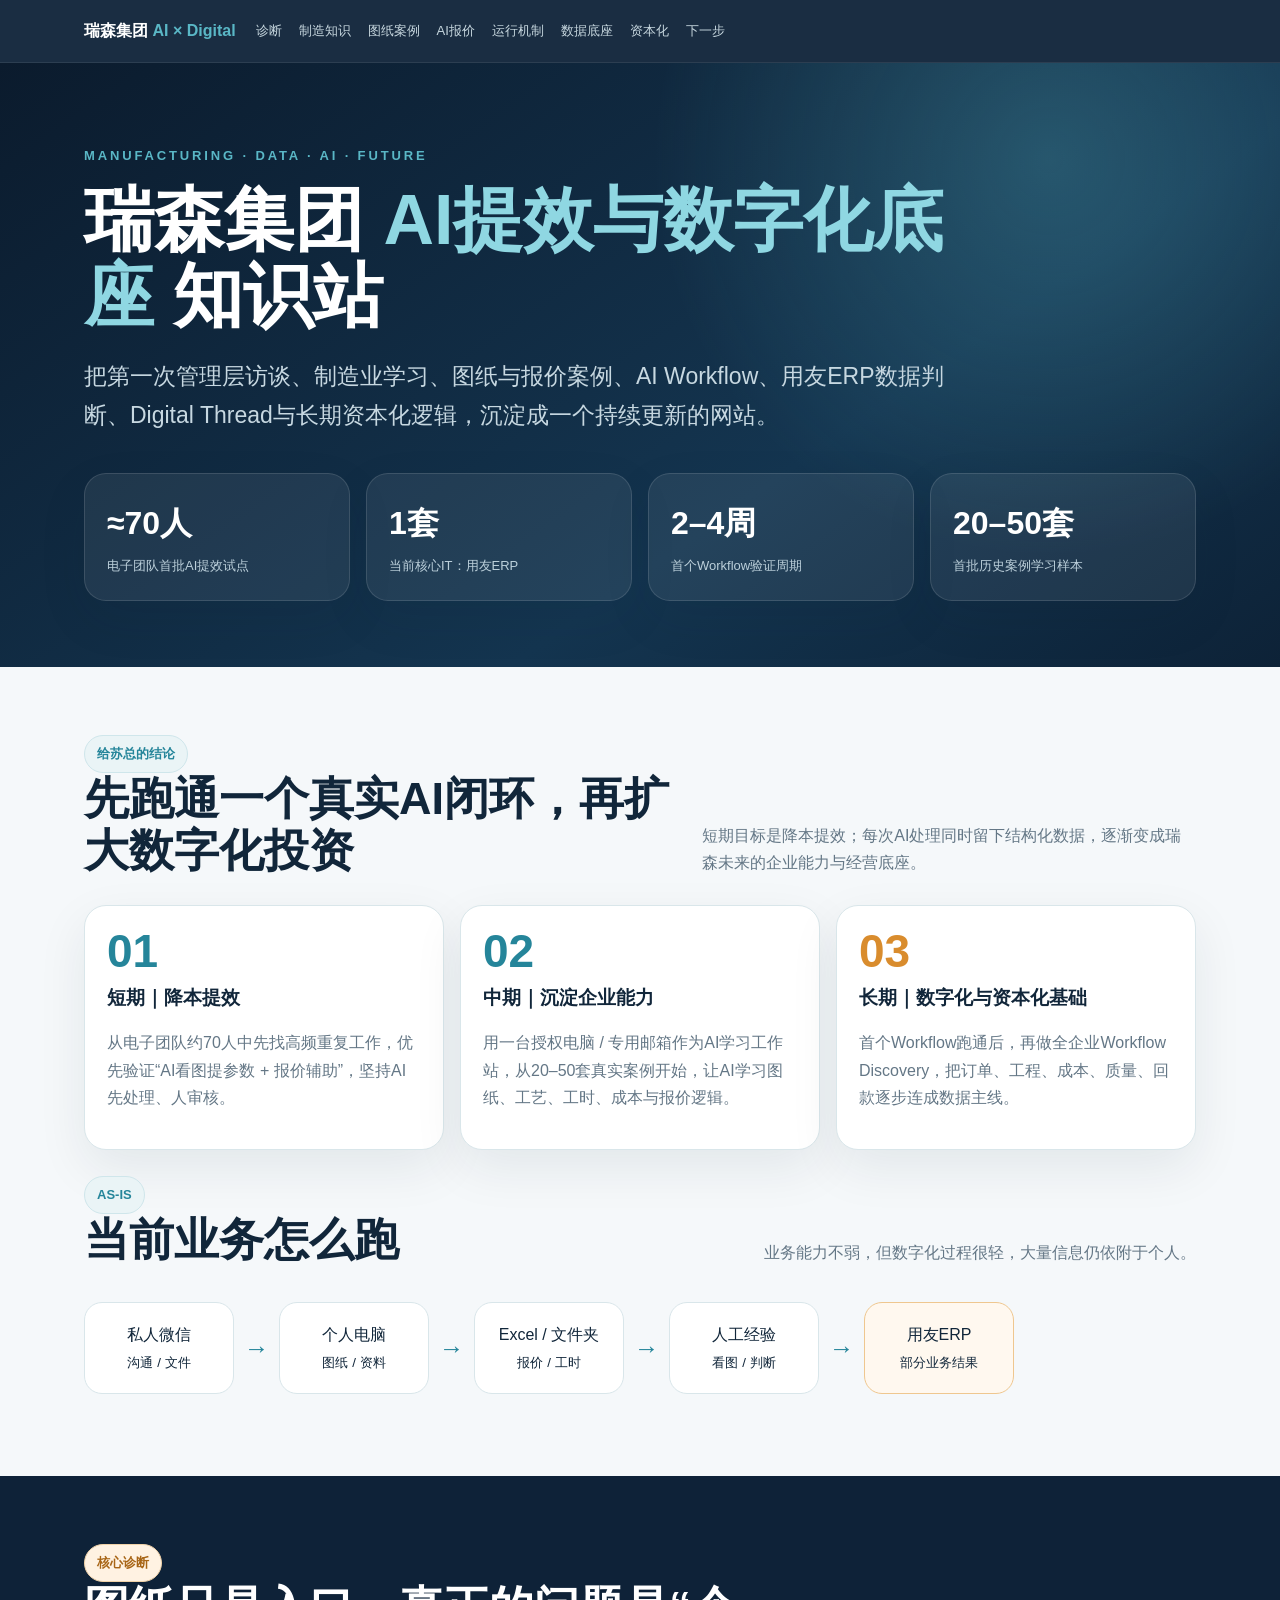
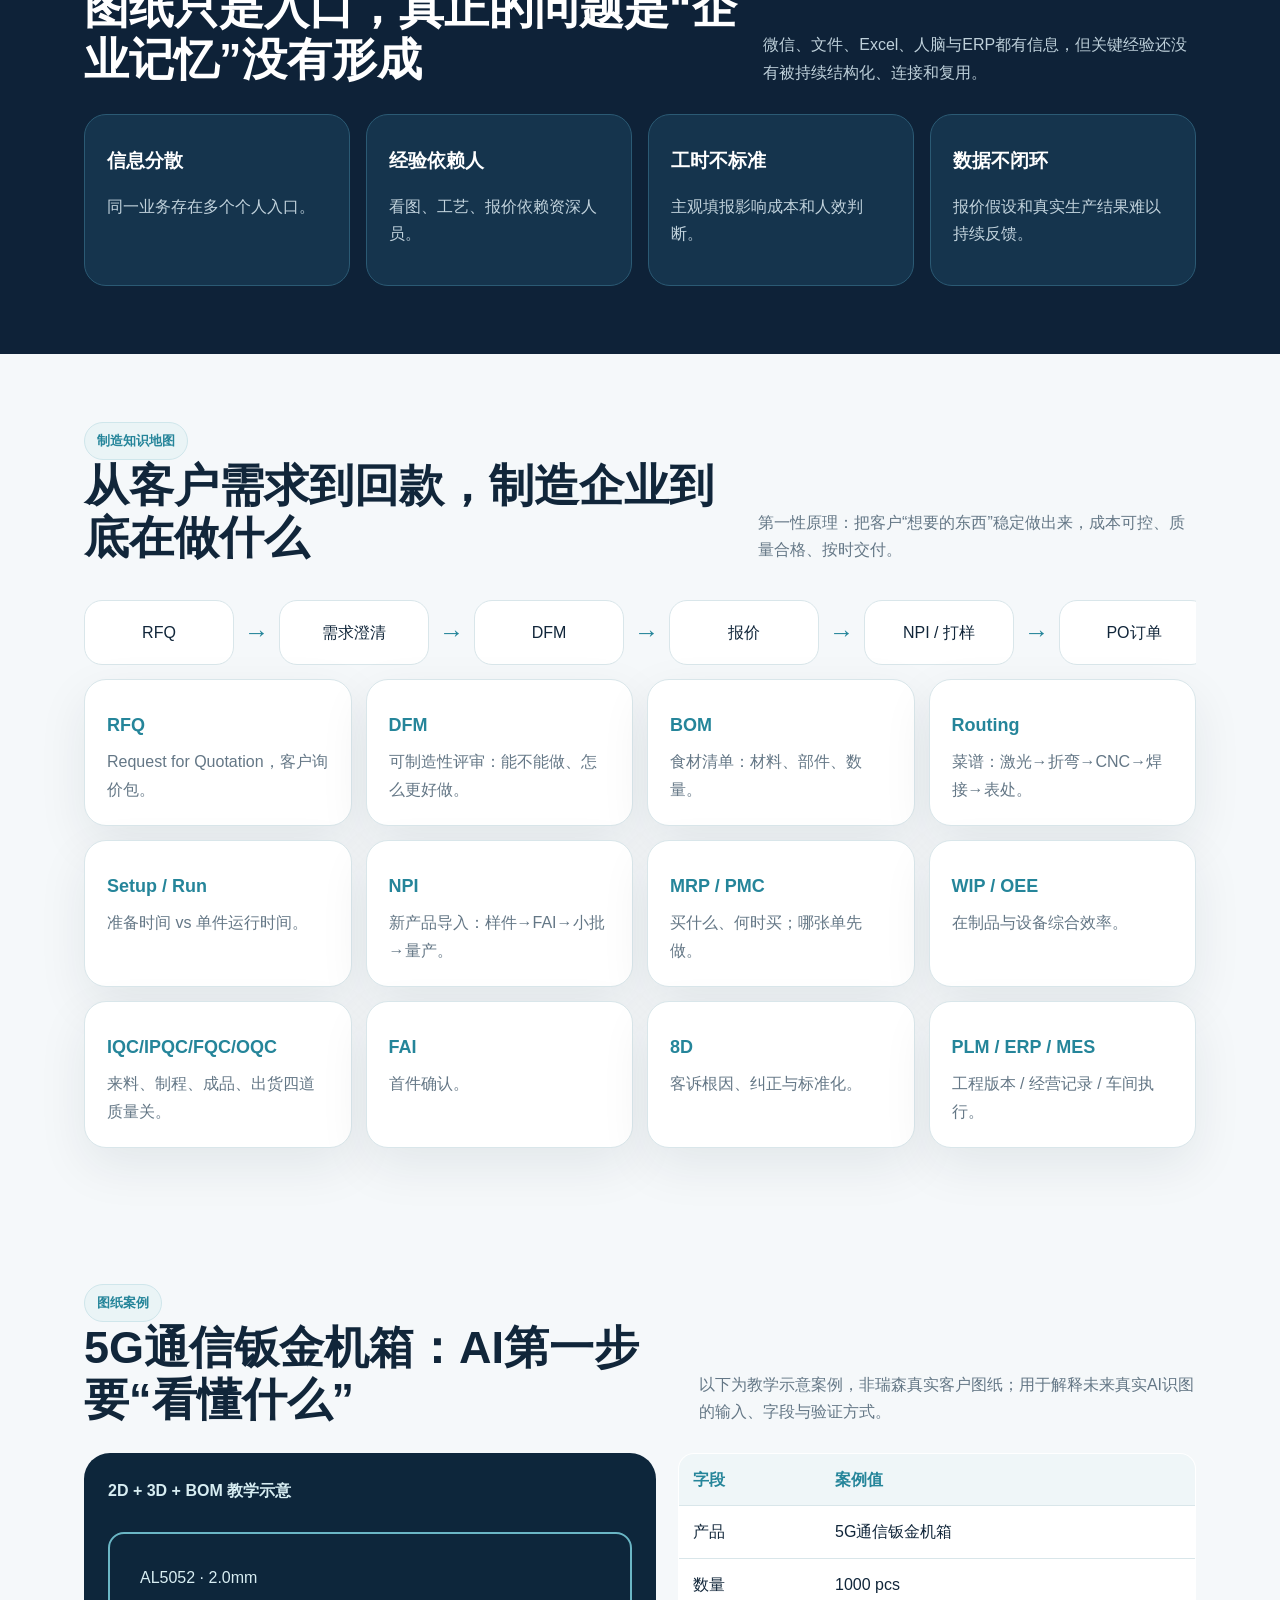
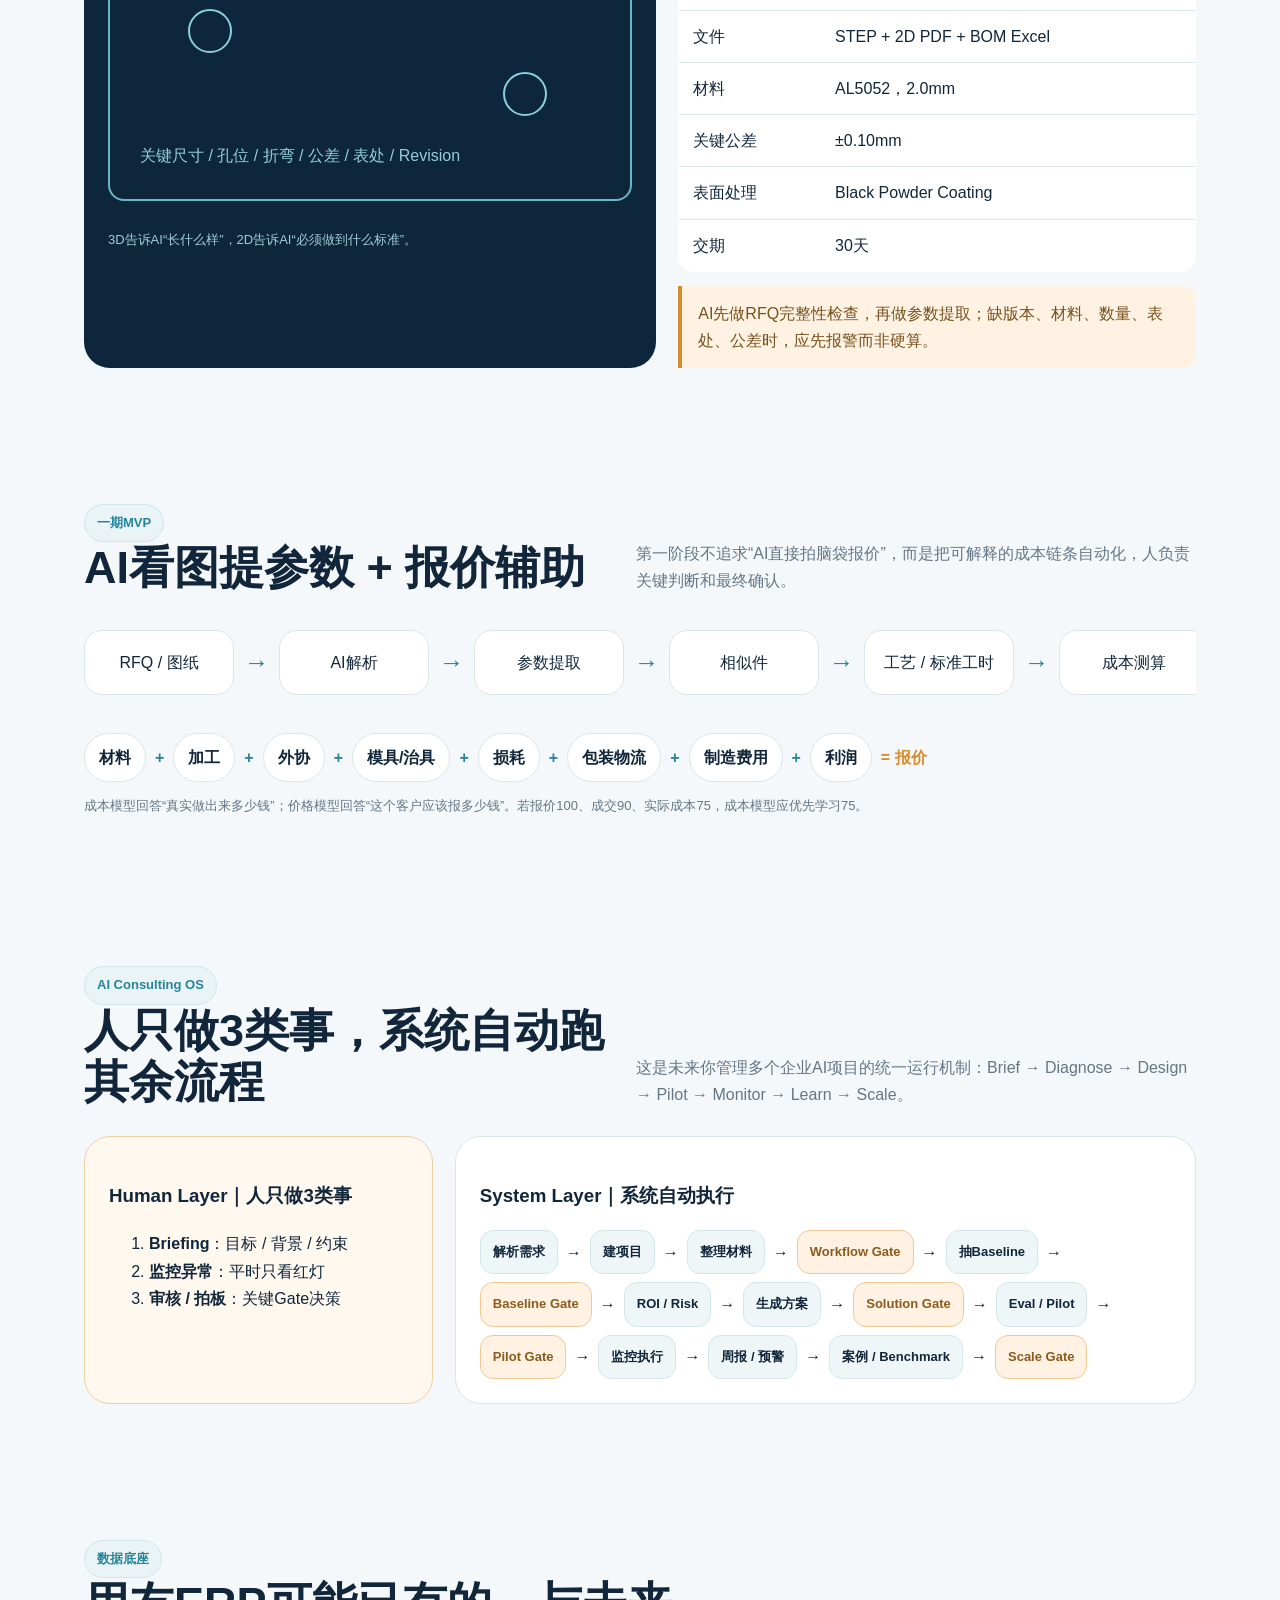
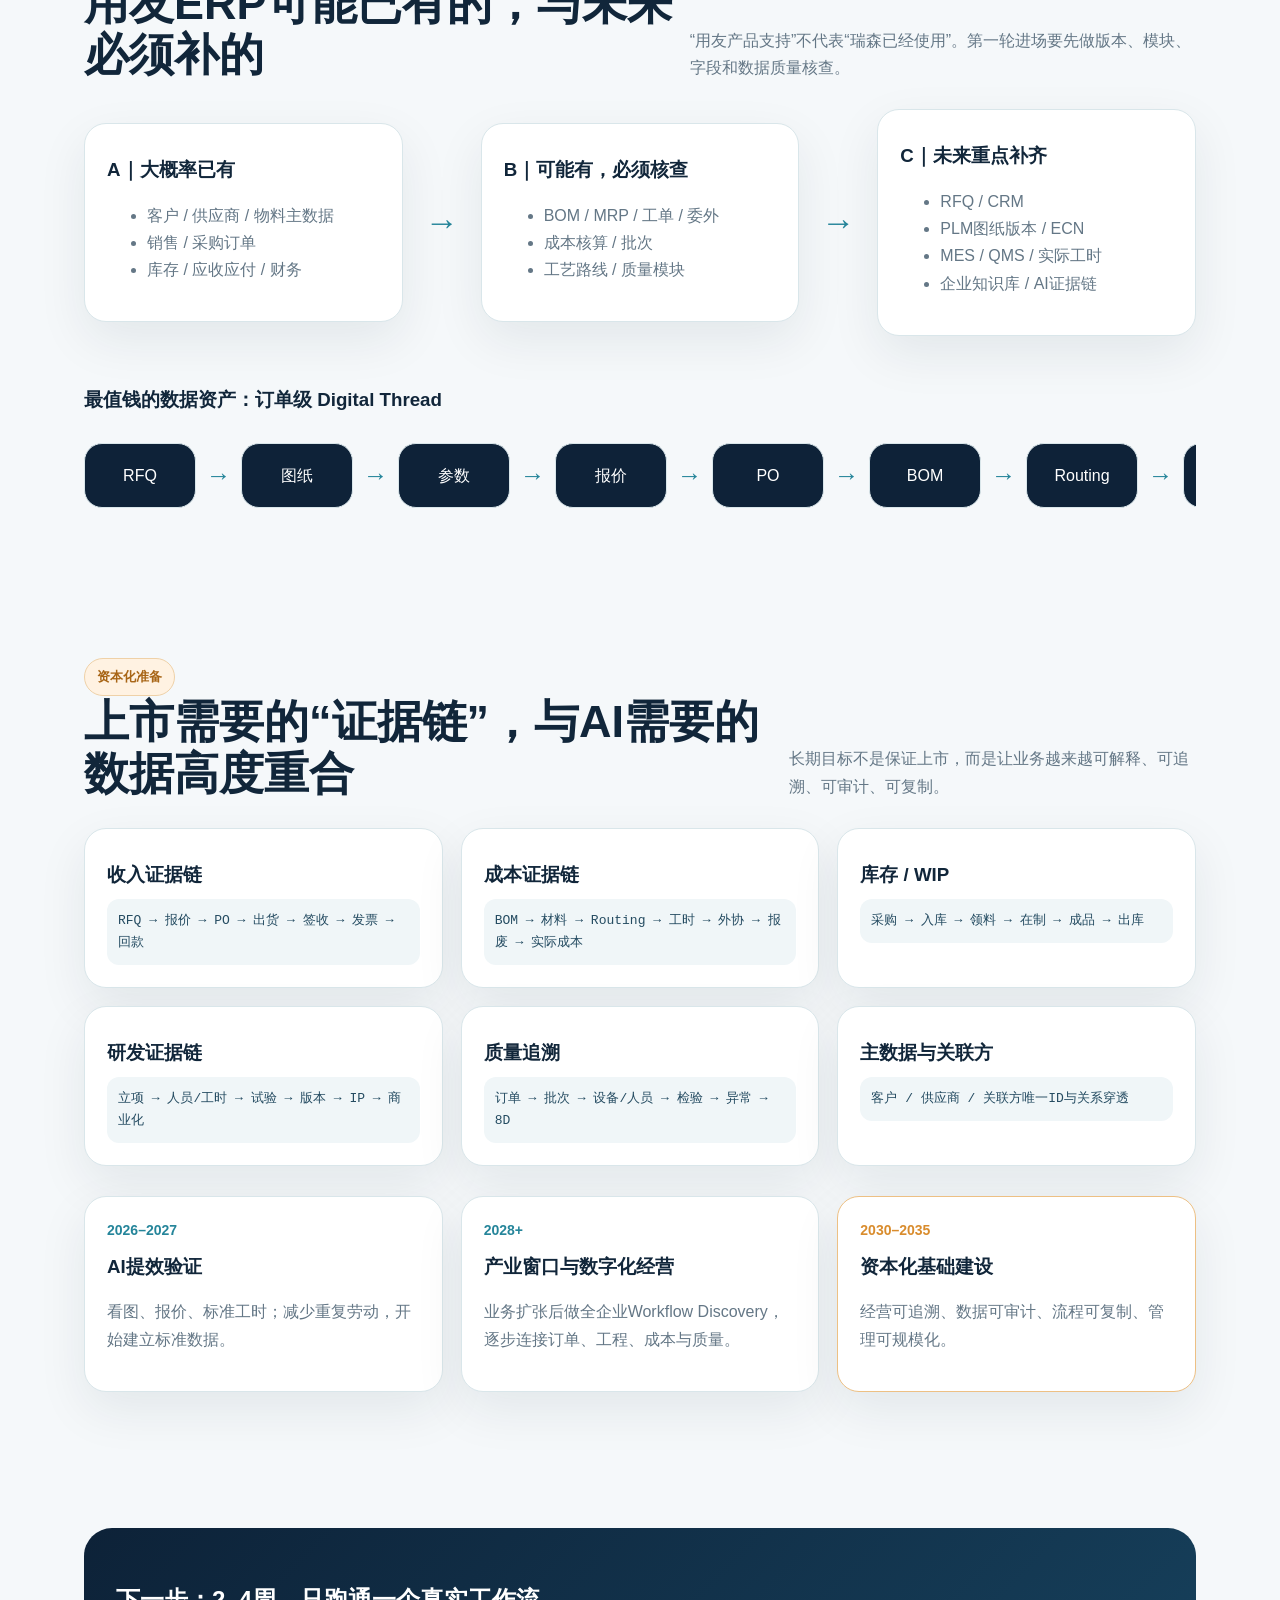
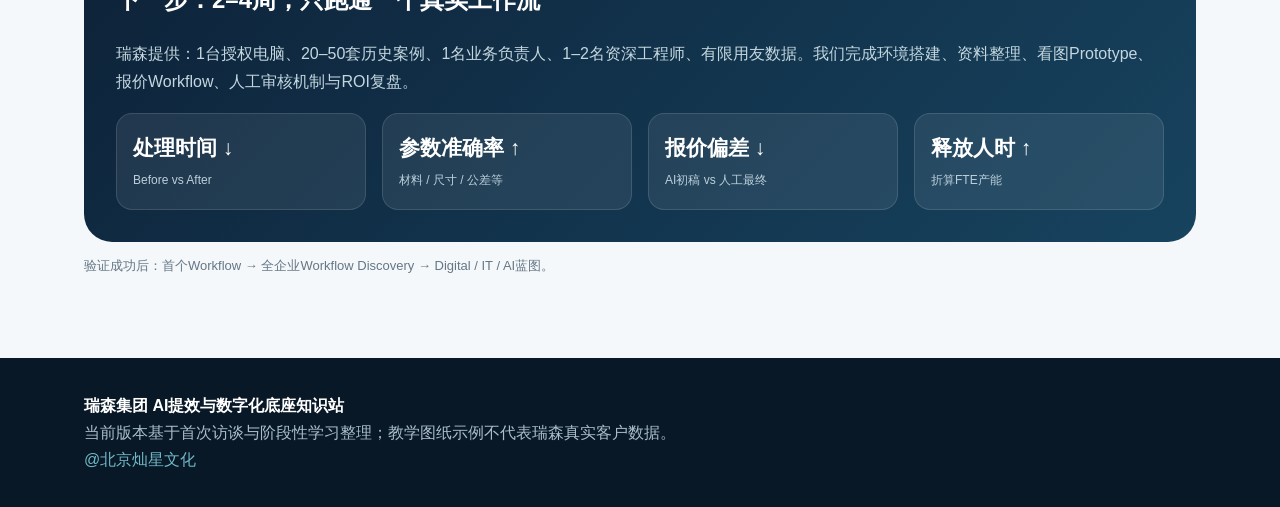
==== commit 28871504: "feat: expand Ruisen AI knowledge site and add consulting operating model" ====
--- a/index.html
+++ b/index.html
@@ -1,60 +1,17 @@
 <!doctype html>
-<html lang="zh-CN">
-<head>
-  <meta charset="utf-8" />
-  <meta name="viewport" content="width=device-width,initial-scale=1,viewport-fit=cover" />
-  <meta name="theme-color" content="#0e2238" />
-  <title>瑞森集团｜AI提效与数字化底座知识站</title>
-  <meta name="description" content="瑞森集团AI提效、制造知识、图纸报价案例、数字化底座、Digital Thread与资本化准备知识站。" />
-  <style>
-    :root{--navy:#0e2238;--navy2:#173a56;--ink:#11263a;--teal:#25859a;--teal2:#5ab7c6;--orange:#d98c2d;--bg:#f5f8fa;--card:#fff;--muted:#647786;--line:#d9e6ea;--soft:#eaf4f6;--softo:#fff2e2;--shadow:0 18px 50px rgba(13,35,55,.08)}
-    *{box-sizing:border-box} html{scroll-behavior:smooth} body{margin:0;font-family:-apple-system,BlinkMacSystemFont,"Segoe UI","PingFang SC","Hiragino Sans GB","Microsoft YaHei",sans-serif;color:var(--ink);background:var(--bg);line-height:1.7}
-    a{color:inherit;text-decoration:none}.wrap{max-width:1180px;margin:auto;padding:0 24px}.nav{position:sticky;top:0;z-index:20;background:rgba(14,34,56,.94);backdrop-filter:blur(14px);border-bottom:1px solid rgba(255,255,255,.08)}.navin{height:64px;display:flex;align-items:center;gap:22px}.brand{color:#fff;font-weight:800;white-space:nowrap}.brand b{color:var(--teal2)}.navlinks{display:flex;gap:18px;overflow:auto;white-space:nowrap;color:#c8d7df;font-size:14px}.navlinks a:hover{color:#fff}
-    .hero{background:radial-gradient(circle at 80% 18%,rgba(90,183,198,.28),transparent 33%),linear-gradient(145deg,#0c1c2e,#143550 62%,#0d2237);color:#fff;padding:84px 0 68px;overflow:hidden;position:relative}.hero:after{content:"";position:absolute;right:-160px;bottom:-180px;width:620px;height:620px;border:1px solid rgba(90,183,198,.18);border-radius:50%;box-shadow:0 0 0 80px rgba(90,183,198,.04),0 0 0 160px rgba(90,183,198,.03)}.kicker{font-size:14px;letter-spacing:.22em;color:var(--teal2);font-weight:700}.hero h1{font-size:clamp(38px,6vw,72px);line-height:1.08;margin:18px 0 22px;max-width:900px}.hero h1 em{font-style:normal;color:#8fd7e2}.hero p{font-size:clamp(18px,2.3vw,24px);color:#c7d8e1;max-width:880px;margin:0}.stats{display:grid;grid-template-columns:repeat(4,1fr);gap:14px;margin-top:42px;position:relative;z-index:2}.stat{background:rgba(255,255,255,.07);border:1px solid rgba(255,255,255,.12);border-radius:20px;padding:22px}.stat strong{display:block;font-size:34px;color:#fff}.stat span{font-size:14px;color:#bbced8}
-    section{padding:72px 0}.sectionhead{display:flex;gap:18px;align-items:flex-end;justify-content:space-between;margin-bottom:30px}.sectionhead h2{font-size:clamp(30px,4vw,46px);line-height:1.15;margin:0}.sectionhead p{max-width:560px;margin:0;color:var(--muted)}.tag{display:inline-flex;align-items:center;gap:8px;background:var(--soft);color:var(--teal);border:1px solid #cfe6eb;border-radius:999px;padding:7px 12px;font-size:13px;font-weight:700}.tag.orange{background:var(--softo);color:#a86312;border-color:#f0d0a7}
-    .grid2{display:grid;grid-template-columns:1fr 1fr;gap:24px}.grid3{display:grid;grid-template-columns:repeat(3,1fr);gap:20px}.grid4{display:grid;grid-template-columns:repeat(4,1fr);gap:16px}.card{background:var(--card);border:1px solid var(--line);border-radius:24px;padding:26px;box-shadow:var(--shadow)}.card h3{margin:0 0 10px;font-size:22px}.card p{margin:0;color:var(--muted)}.num{font-size:46px;font-weight:900;color:var(--teal);line-height:1}.num.orange{color:var(--orange)}
-    .flow{display:flex;align-items:stretch;gap:10px;overflow:auto;padding:6px 2px 14px}.node{min-width:150px;flex:1;background:#fff;border:1px solid var(--line);border-radius:20px;padding:20px;text-align:center;box-shadow:0 8px 24px rgba(17,38,58,.05)}.node b{display:block;margin:8px 0 3px}.node small{color:var(--muted)}.arr{align-self:center;color:var(--teal);font-size:26px;font-weight:900}.node.hot{border-color:#efc48f;background:#fff9f0}.node.hot b{color:#a46114}
-    .diag{background:var(--navy);color:#fff}.diag .sectionhead p{color:#bfd1db}.diag .card{background:#15344d;border-color:#2a5972;box-shadow:none}.diag .card h3{color:#fff}.diag .card p{color:#c0d2dc}
-    .loop{display:grid;grid-template-columns:repeat(3,1fr);gap:18px}.loopbox{border-radius:24px;padding:26px;background:#fff;border:1px solid var(--line)}.loopbox b{font-size:21px}.loopbox ol{margin:14px 0 0;padding-left:22px;color:var(--muted)}
-    .knowledge{display:grid;grid-template-columns:repeat(4,1fr);gap:14px}.term{background:#fff;border:1px solid var(--line);border-radius:18px;padding:18px}.term b{display:block;color:var(--teal);font-size:18px}.term span{font-size:14px;color:var(--muted)}
-    .case{display:grid;grid-template-columns:1.1fr .9fr;gap:24px}.blueprint{background:#0d263b;border-radius:28px;padding:20px;min-height:470px;box-shadow:var(--shadow)}.blueprint svg{width:100%;height:auto}.facts table,.matrix{width:100%;border-collapse:separate;border-spacing:0;overflow:hidden;border-radius:18px;border:1px solid var(--line);background:#fff}.facts td,.facts th,.matrix td,.matrix th{padding:14px 16px;border-bottom:1px solid var(--line);text-align:left;vertical-align:top}.facts tr:last-child td,.matrix tr:last-child td{border-bottom:0}.facts th,.matrix th{background:#eff6f8;color:var(--teal);font-size:14px}.note{font-size:13px;color:var(--muted);margin-top:10px}.warn{border-left:4px solid var(--orange);background:var(--softo);padding:14px 16px;border-radius:0 14px 14px 0;color:#7e551c}
-    .formula{display:flex;flex-wrap:wrap;gap:10px;align-items:center}.pill{padding:12px 16px;border-radius:999px;background:#fff;border:1px solid var(--line);font-weight:700}.plus{color:var(--teal);font-weight:900}.eq{color:var(--orange);font-weight:900;font-size:22px}
-    .arch{display:grid;grid-template-columns:1fr 70px 1fr 70px 1fr;align-items:center;gap:10px}.archbox{background:#fff;border:1px solid var(--line);border-radius:24px;padding:22px;min-height:210px}.archbox h3{margin:0 0 12px}.archbox ul{margin:0;padding-left:20px;color:var(--muted)}.archarr{text-align:center;font-size:34px;color:var(--teal);font-weight:900}
-    .thread{display:flex;gap:8px;overflow:auto;padding:16px 0}.thread .step{min-width:116px;background:var(--navy);color:#fff;border-radius:18px;padding:18px 12px;text-align:center}.thread .step:nth-last-child(-n+2){background:#3d3326}.thread .step small{display:block;color:#bdd0da;margin-top:5px}.thread .arrow{align-self:center;color:var(--teal);font-size:23px}
-    .evidence{display:grid;grid-template-columns:repeat(3,1fr);gap:18px}.chain{background:#fff;border:1px solid var(--line);border-radius:22px;padding:22px}.chain h3{margin-top:0}.chain p{color:var(--muted)}.chain code{display:block;white-space:normal;background:#f1f6f8;padding:12px;border-radius:12px;color:#244b61}
-    .timeline{position:relative;padding-left:36px}.timeline:before{content:"";position:absolute;left:9px;top:8px;bottom:8px;width:3px;background:#cbe2e7}.titem{position:relative;padding:0 0 36px 24px}.titem:before{content:"";position:absolute;left:-35px;top:7px;width:20px;height:20px;border-radius:50%;background:var(--teal);border:4px solid #dff1f4}.titem:last-child:before{background:var(--orange)}.titem h3{margin:0 0 4px}.titem p{margin:0;color:var(--muted)}
-    details{background:#fff;border:1px solid var(--line);border-radius:18px;padding:16px 18px;margin:10px 0}summary{cursor:pointer;font-weight:800}details p{color:var(--muted)}
-    .cta{background:linear-gradient(135deg,#0d2238,#17435f);color:#fff;border-radius:30px;padding:34px}.cta h2{margin:0 0 10px}.cta p{color:#c5d7df}.metrics{display:grid;grid-template-columns:repeat(4,1fr);gap:12px;margin-top:20px}.metric{background:rgba(255,255,255,.08);border:1px solid rgba(255,255,255,.12);border-radius:18px;padding:18px}.metric b{display:block;font-size:22px}.metric span{color:#bcd0db;font-size:13px}.footer{background:#091827;color:#a9bdc9;padding:38px 0}.footer strong{color:#fff}
-    @media(max-width:900px){.stats,.grid4,.knowledge,.metrics{grid-template-columns:repeat(2,1fr)}.grid3,.loop,.evidence{grid-template-columns:1fr}.grid2,.case{grid-template-columns:1fr}.arch{grid-template-columns:1fr}.archarr{transform:rotate(90deg)}.sectionhead{display:block}.sectionhead p{margin-top:12px}.hero{padding-top:64px}}
-    @media(max-width:560px){.wrap{padding:0 16px}.navin{height:58px}.brand{font-size:14px}.navlinks{font-size:13px}.hero{padding:54px 0}.stats{grid-template-columns:1fr 1fr}.stat{padding:16px}.stat strong{font-size:28px}section{padding:54px 0}.card{padding:20px}.knowledge{grid-template-columns:1fr 1fr}.facts td,.facts th,.matrix td,.matrix th{padding:10px;font-size:13px}.metrics{grid-template-columns:1fr 1fr}}
-  </style>
-</head>
-<body>
-  <nav class="nav"><div class="wrap navin"><div class="brand">瑞森集团 <b>AI × Digital</b></div><div class="navlinks"><a href="#diagnosis">诊断</a><a href="#knowledge">制造知识</a><a href="#drawing">图纸案例</a><a href="#quotation">AI报价</a><a href="#data">数据底座</a><a href="#ipo">资本化</a><a href="#report">报告</a><a href="#next">下一步</a></div></div></nav>
-
-  <header class="hero"><div class="wrap"><div class="kicker">MANUFACTURING · DATA · AI · FUTURE</div><h1>瑞森集团 <em>AI提效与数字化底座</em> 知识站</h1><p>把第一次管理层访谈、制造业学习、图纸与报价案例、用友ERP数据判断、AI Workflow、Digital Thread与长期资本化逻辑，沉淀成一个持续更新的网站。</p><div class="stats"><div class="stat"><strong>≈70人</strong><span>电子团队：首批AI提效试点</span></div><div class="stat"><strong>1套</strong><span>当前核心IT：用友ERP</span></div><div class="stat"><strong>2–4周</strong><span>首个真实Workflow验证周期</span></div><div class="stat"><strong>20–50套</strong><span>首批历史案例学习样本</span></div></div></div></header>
-
-  <section id="diagnosis"><div class="wrap"><div class="sectionhead"><div><span class="tag">给苏总的结论</span><h2>先跑通一个真实AI闭环，再扩大数字化投资</h2></div><p>短期目标是降本提效；每次AI处理同时留下结构化数据，逐渐变成瑞森未来的企业能力与经营底座。</p></div><div class="grid3"><div class="card"><div class="num">01</div><h3>短期｜降本提效</h3><p>从电子团队约70人中先找高频重复工作，优先验证“AI看图提参数 + 报价辅助”，坚持AI先处理、人审核。</p></div><div class="card"><div class="num">02</div><h3>中期｜沉淀企业能力</h3><p>用一台授权电脑 / 专用邮箱作为AI学习工作站，从20–50套真实案例开始，让AI学习瑞森的图纸、工艺、工时、成本与报价逻辑。</p></div><div class="card"><div class="num orange">03</div><h3>长期｜数字化与资本化基础</h3><p>首个Workflow跑通后，再做全企业Workflow Discovery，把订单、工程、成本、质量、回款逐步连成可追溯的数据主线。</p></div></div>
-  <div style="height:28px"></div><div class="sectionhead"><div><span class="tag">AS-IS</span><h2>当前业务怎么跑</h2></div><p>已知现状很典型：业务能力不弱，但数字化过程非常轻，大量信息仍依附于个人。</p></div><div class="flow"><div class="node"><b>私人微信</b><small>沟通 / 文件 / 工作安排</small></div><div class="arr">→</div><div class="node"><b>个人电脑</b><small>图纸 / 资料</small></div><div class="arr">→</div><div class="node"><b>Excel / 文件夹</b><small>报价 / 工时 / 台账</small></div><div class="arr">→</div><div class="node"><b>人工经验</b><small>看图 / 工艺 / 判断</small></div><div class="arr">→</div><div class="node hot"><b>用友ERP</b><small>部分订单 / 财务 / 供应链</small></div></div></div></section>
-
-  <section class="diag"><div class="wrap"><div class="sectionhead"><div><span class="tag orange">核心诊断</span><h2>图纸只是入口，真正的问题是企业没有形成“企业记忆”</h2></div><p>瑞森每天都在产生制造经验，但信息分散在微信、文件、Excel和工程师脑中，无法持续复用、校准和学习。</p></div><div class="grid4"><div class="card"><h3>信息分散</h3><p>同一业务过程存在多个个人入口，难以形成唯一事实源。</p></div><div class="card"><h3>经验依赖个人</h3><p>看图、工艺、报价等核心判断高度依赖资深人员。</p></div><div class="card"><h3>工时缺统一标准</h3><p>当前人工报工主观性较强，会影响成本、人效和产能判断。</p></div><div class="card"><h3>数据没有闭环</h3><p>图纸、报价、实际工时、实际成本、质量结果之间没有持续反馈。</p></div></div></div></section>
-
-  <section id="knowledge"><div class="wrap"><div class="sectionhead"><div><span class="tag">制造知识地图</span><h2>从RFQ到回款，一家精密制造企业到底怎么运转</h2></div><p>以下内容是本次项目已经学习、梳理并用于诊断瑞森的制造业核心知识框架。</p></div><div class="loop"><div class="loopbox"><b>商业闭环</b><ol><li>客户需求 / RFQ</li><li>需求澄清 / DFM</li><li>成本测算 / 报价</li><li>打样 / 客户确认</li><li>正式PO</li></ol></div><div class="loopbox"><b>制造闭环</b><ol><li>BOM / Routing</li><li>MRP / 采购</li><li>PMC排产</li><li>生产 / WIP</li><li>质量 / 出货</li></ol></div><div class="loopbox"><b>学习闭环</b><ol><li>客诉 / 8D</li><li>根因分析</li><li>工艺与标准修正</li><li>成本 / 工时校准</li><li>回流下一次报价</li></ol></div></div><div style="height:26px"></div><div class="knowledge"><div class="term"><b>RFQ</b><span>Request for Quotation，客户询价包。</span></div><div class="term"><b>DFM</b><span>Design for Manufacturability，可制造性评审。</span></div><div class="term"><b>BOM</b><span>“食材清单”：做这个产品要用什么、多少。</span></div><div class="term"><b>Routing</b><span>“菜谱”：先做什么、后做什么、走哪些工序。</span></div><div class="term"><b>Setup Time</b><span>调机、装夹、编程、换刀等开工准备时间。</span></div><div class="term"><b>Run Time</b><span>真正加工每一件产品所需时间。</span></div><div class="term"><b>NPI</b><span>新产品导入：样件 → FAI → 小批 → 量产。</span></div><div class="term"><b>ECR / ECN</b><span>工程变更申请 / 工程变更通知与版本管理。</span></div><div class="term"><b>MRP</b><span>根据订单、BOM和库存计算需要买什么、何时买。</span></div><div class="term"><b>PMC</b><span>生产与物料控制：订单、机器、人、材料如何排。</span></div><div class="term"><b>WIP</b><span>在制品：已经投产但还没有做完的产品。</span></div><div class="term"><b>OEE</b><span>设备综合效率，用于判断设备真实产出效率。</span></div><div class="term"><b>IQC / IPQC</b><span>来料检验 / 制程质量检验。</span></div><div class="term"><b>FQC / OQC</b><span>成品检验 / 出货质量检验。</span></div><div class="term"><b>FAI</b><span>First Article Inspection，首件确认。</span></div><div class="term"><b>8D</b><span>客诉后的根因、措施、验证与标准化闭环。</span></div></div></div></section>
-
-  <section id="drawing"><div class="wrap"><div class="sectionhead"><div><span class="tag">图纸案例</span><h2>AI看图到底要“看”什么</h2></div><p>图纸识别不是OCR结束。AI需要把文件转成制造可用的参数、工艺和成本输入。下方案例为教学示意，非瑞森真实客户图纸。</p></div><div class="case"><div class="blueprint"><svg viewBox="0 0 680 480" xmlns="http://www.w3.org/2000/svg"><rect width="680" height="480" fill="#0d263b"/><g stroke="#69bed0" fill="none" stroke-width="3"><rect x="130" y="100" width="400" height="240" rx="12"/><circle cx="190" cy="160" r="18"/><circle cx="470" cy="160" r="18"/><circle cx="190" cy="280" r="18"/><circle cx="470" cy="280" r="18"/><rect x="270" y="170" width="120" height="100" rx="8"/><path d="M130 370h400M130 360v20M530 360v20"/><path d="M90 100v240M80 100h20M80 340h20"/><path d="M190 70v60M180 70h20M180 130h20"/></g><g fill="#bde3ea" font-family="Arial" font-size="20"><text x="292" y="400">400 mm</text><text x="25" y="228" transform="rotate(-90 25 228)">240 mm</text><text x="200" y="65">Ø36</text><text x="260" y="305">±0.10 critical</text><text x="230" y="145">AL5052 · t=2.0</text><text x="232" y="455">BLACK POWDER COATING · REV C</text></g></svg></div><div class="facts"><table><tr><th>示例RFQ字段</th><th>示例值</th></tr><tr><td>产品</td><td>5G通信钣金机箱</td></tr><tr><td>数量</td><td>1,000 pcs</td></tr><tr><td>输入文件</td><td>STEP + 2D PDF + BOM Excel</td></tr><tr><td>材料</td><td>AL5052，2.0 mm</td></tr><tr><td>表面处理</td><td>Black Powder Coating</td></tr><tr><td>关键公差</td><td>±0.10 mm</td></tr><tr><td>交期</td><td>30 days</td></tr></table><p class="note">第一道AI Gate：先检查RFQ完整性、版本一致性、材料、数量、表面处理、公差、特殊质量和包装要求，再进入报价。</p></div></div><div style="height:28px"></div><div class="grid3"><div class="card"><h3>2D图纸</h3><p>重点提取尺寸、公差、材料、表面处理、关键特性、Revision、特殊工艺说明。</p></div><div class="card"><h3>3D STEP</h3><p>重点解析几何、体积、孔槽、折弯、加工特征和潜在制造难点；不能只用OCR。</p></div><div class="card"><h3>Assembly + BOM</h3><p>重点理解装配关系、零部件数量、Make/Buy属性与最终产品结构。</p></div></div></div></section>
-
-  <section id="quotation"><div class="wrap"><div class="sectionhead"><div><span class="tag">一期MVP</span><h2>AI看图 + 报价助手</h2></div><p>第一阶段不追求“AI自动拍板报价”，而是让AI完成重复读取、整理、检索和计算，由工程 / 报价人员最终审核。</p></div><div class="flow"><div class="node"><b>客户RFQ / 图纸</b><small>PDF · STEP · BOM</small></div><div class="arr">→</div><div class="node"><b>AI解析</b><small>分类 · 完整性</small></div><div class="arr">→</div><div class="node"><b>参数提取</b><small>材料 · 厚度 · 公差 · 表处</small></div><div class="arr">→</div><div class="node"><b>历史相似件</b><small>检索瑞森经验</small></div><div class="arr">→</div><div class="node"><b>工艺 / 标准工时</b><small>Routing建议</small></div><div class="arr">→</div><div class="node"><b>成本测算</b><small>材料 · 加工 · 外协</small></div><div class="arr">→</div><div class="node hot"><b>人工审核</b><small>Human in the Loop</small></div><div class="arr">→</div><div class="node hot"><b>正式报价</b><small>给客户</small></div></div><div style="height:26px"></div><div class="formula"><span class="pill">材料</span><span class="plus">+</span><span class="pill">加工工时</span><span class="plus">+</span><span class="pill">外协</span><span class="plus">+</span><span class="pill">模具/治具</span><span class="plus">+</span><span class="pill">损耗</span><span class="plus">+</span><span class="pill">包装物流</span><span class="plus">+</span><span class="pill">制造费用</span><span class="eq">= 成本</span><span class="plus">+</span><span class="pill">定价策略 / 利润</span><span class="eq">= 报价</span></div><div style="height:22px"></div><div class="warn"><strong>关键学习点：</strong>历史“报价”不等于真实“成本”。如果报价100、成交90、实际成本75，成本模型应该尽量学习75；定价模型再考虑客户、数量、竞争与目标毛利。</div></div></section>
-
-  <section id="data"><div class="wrap"><div class="sectionhead"><div><span class="tag">数据底座</span><h2>用友先做“账和交易事实”，新系统补过程数据</h2></div><p>“用友具备某功能”不代表瑞森已经启用。第一步应该盘点版本、模块、字段和真实数据质量，再决定是否增加PLM、MES、CRM等系统。</p></div><table class="matrix"><tr><th>数据层</th><th>用友大概率已有</th><th>可能有，需现场核查</th><th>未来重点补齐</th></tr><tr><td><strong>客户 / 供应链</strong></td><td>客户、供应商、物料、销售/采购订单、出入库、应收应付</td><td>委外、批次、成本核算</td><td>CRM/RFQ、客户沟通过程、报价版本、赢单/丢单</td></tr><tr><td><strong>工程</strong></td><td>部分物料/BOM可能存在</td><td>BOM、Routing、工作中心、生产订单</td><td>PLM、2D/3D、Revision、ECR/ECN、DFM知识</td></tr><tr><td><strong>生产</strong></td><td>计划/订单层数据</td><td>MRP、标准工时、实际工时、生产报工</td><td>MES、WIP、设备、操作员、实际节拍、停机、良率</td></tr><tr><td><strong>质量 / 研发</strong></td><td>基础质检结果可能存在</td><td>IQC/IPQC/OQC、批次追溯</td><td>QMS、缺陷图片、8D、研发项目、测试、IP和商业化证据</td></tr></table><div style="height:28px"></div><div class="arch"><div class="archbox"><h3>入口层</h3><ul><li>专用邮箱</li><li>共享文件夹</li><li>RFQ / 客户文件</li><li>工程资料</li></ul></div><div class="archarr">→</div><div class="archbox"><h3>瑞森 AI Learning Station</h3><ul><li>20–50套历史案例</li><li>知识索引</li><li>图纸解析</li><li>报价Workflow</li></ul></div><div class="archarr">→</div><div class="archbox"><h3>用友ERP + 未来系统</h3><ul><li>ERP：交易事实</li><li>PLM：工程版本</li><li>MES：生产实际</li><li>QMS：质量闭环</li></ul></div></div></div></section>
-
-  <section id="ipo"><div class="wrap"><div class="sectionhead"><div><span class="tag orange">Digital Thread</span><h2>上市、经营和AI，其实需要的是同一条数据主线</h2></div><p>最有价值的数据，是同时回答三个问题：业务是真的吗？这一单到底赚不赚钱？下一单能不能更快更准？</p></div><div class="thread"><div class="step">RFQ<small>询价</small></div><div class="arrow">→</div><div class="step">图纸<small>版本/参数</small></div><div class="arrow">→</div><div class="step">报价<small>成本假设</small></div><div class="arrow">→</div><div class="step">PO<small>正式订单</small></div><div class="arrow">→</div><div class="step">BOM / Routing<small>怎么做</small></div><div class="arrow">→</div><div class="step">生产<small>实际工时</small></div><div class="arrow">→</div><div class="step">质量<small>结果/8D</small></div><div class="arrow">→</div><div class="step">成本<small>实际成本</small></div><div class="arrow">→</div><div class="step">出货/回款<small>经营事实</small></div></div><div style="height:26px"></div><div class="evidence"><div class="chain"><h3>收入证据链</h3><code>RFQ → 报价 → PO → 生产 → 出库 → 签收 → 发票 → 回款</code><p>回答收入真实性、截止性、客户与订单对应关系。</p></div><div class="chain"><h3>成本 / 库存证据链</h3><code>BOM → 领料 → Routing → 工时 → 外协 → WIP → 成品 → 出库</code><p>回答毛利是否可信、存货在哪里、在制品如何形成。</p></div><div class="chain"><h3>研发 / 质量证据链</h3><code>立项 → 人员/工时 → 测试 → 版本/IP → 客户验证 → 订单 / 8D</code><p>回答研发投入、成果归属、质量改善和商业化闭环。</p></div></div><p class="note">说明：数字化与数据留痕只能提升资本化准备度、审计可追溯性和内控质量，不代表或保证未来上市成功。</p></div></section>
-
-  <section><div class="wrap"><div class="sectionhead"><div><span class="tag">2026 → 2035</span><h2>项目路线：先小闭环，再企业级升级</h2></div><p>避免一开始采购大而全的系统。用MVP验证真实价值，再从成功场景反推全企业数字化蓝图。</p></div><div class="timeline"><div class="titem"><h3>2026–2027｜AI提效验证</h3><p>看图提参数、报价辅助、标准工时；减少重复劳动；建立第一批标准数据。</p></div><div class="titem"><h3>2028+｜产业窗口与数字化经营</h3><p>业务扩张后启动全企业Workflow Discovery，逐步打通订单、工程、工时、成本和质量。</p></div><div class="titem"><h3>2030–2035｜资本化基础建设</h3><p>经营可追溯、数据可审计、流程可复制、管理可规模化，形成长期经营证据底座。</p></div></div></div></section>
-
-  <section id="report"><div class="wrap"><div class="sectionhead"><div><span class="tag">诊断报告内容</span><h2>老板版 V0.2｜10页内容已完整展开到网站</h2></div><p>这部分对应此前9:16精修老板版PDF的核心内容，可继续迭代为对外汇报版与内部Master Report。</p></div><details open><summary>01 封面｜AI提效与数字化底座初步诊断</summary><p>从首个AI提效场景，走向未来数字化经营底座。</p></details><details><summary>02 给苏总的结论</summary><p>短期降本提效，中期沉淀企业能力，长期连接数字化经营与资本化准备。</p></details><details><summary>03 我们目前对瑞森的理解</summary><p>制造能力已经形成；下一阶段核心是让“这个人会做”逐渐变成“瑞森会做”。</p></details><details><summary>04 首次访谈真实现状</summary><p>约70人电子团队、私人微信、个人电脑/Excel、主要只有用友ERP，图纸/报价/工时是明确痛点。</p></details><details><summary>05 核心诊断｜企业记忆</summary><p>信息分散、经验依赖人、工时缺标准、数据不闭环。</p></details><details><summary>06 为什么先做AI看图报价</summary><p>痛点明确、高频、离利润近、ROI容易验证，同时天然连接工艺、标准工时和成本。</p></details><details><summary>07 一期AI Workflow</summary><p>RFQ/图纸 → AI解析 → 参数提取 → 相似件 → 工艺/工时 → 成本 → 报价初稿 → 人工审核。</p></details><details><summary>08 瑞森AI学习工作站</summary><p>专用邮箱/共享文件夹/有限用友数据 → AI Learning Station → 参数、历史检索、报价初稿、知识沉淀。</p></details><details><summary>09 AI提效如何连接资本化</summary><p>2026–27提效验证 → 2028+数字化经营 → 2030–35长期资本化基础建设。</p></details><details><summary>10 下一步行动</summary><p>2–4周，以1台授权电脑、20–50套案例、1名业务负责人和1–2名工程师跑通首个Workflow，验证时间、准确率、报价偏差和释放人时。</p></details></div></section>
-
-  <section id="next"><div class="wrap"><div class="cta"><span class="tag orange">NEXT SPRINT</span><h2>2–4周，只跑通一个真实工作流</h2><p>瑞森提供：1台授权电脑、20–50套历史案例、1名业务负责人、1–2名资深工程人员、有限用友数据权限。我们完成环境搭建、数据整理、知识索引、看图Prototype、报价Workflow、人工审核机制和ROI复盘。</p><div class="metrics"><div class="metric"><b>处理时间 ↓</b><span>Before vs After</span></div><div class="metric"><b>参数准确率 ↑</b><span>AI初稿质量</span></div><div class="metric"><b>报价偏差 ↓</b><span>初稿 vs 人工最终</span></div><div class="metric"><b>释放人时 ↑</b><span>折算FTE产能</span></div></div></div></div></section>
-
-  <footer class="footer"><div class="wrap"><strong>瑞森集团 AI提效与数字化底座知识站</strong><br/>版本：V0.1 Website · 内容来源：首次访谈、制造知识学习、公开尽调与诊断报告沉淀。<br/>@北京灿星文化</div></footer>
-</body>
-</html>+<html lang="zh-CN"><head><meta charset="utf-8"><meta name="viewport" content="width=device-width,initial-scale=1,viewport-fit=cover"><meta name="theme-color" content="#0e2238"><title>瑞森集团｜AI提效与数字化底座知识站</title><meta name="description" content="瑞森集团AI提效、制造知识、图纸报价案例、数字化底座、Digital Thread与资本化准备知识站。"><style>
+:root{--navy:#0e2238;--navy2:#173a56;--ink:#11263a;--teal:#25859a;--teal2:#5ab7c6;--orange:#d98c2d;--bg:#f5f8fa;--card:#fff;--muted:#647786;--line:#d9e6ea;--soft:#eaf4f6;--softo:#fff2e2;--shadow:0 18px 50px rgba(13,35,55,.08)}*{box-sizing:border-box}html{scroll-behavior:smooth}body{margin:0;font-family:-apple-system,BlinkMacSystemFont,"Segoe UI","PingFang SC","Microsoft YaHei",sans-serif;color:var(--ink);background:var(--bg);line-height:1.7}a{color:inherit;text-decoration:none}.wrap{max-width:1160px;margin:auto;padding:0 24px}.nav{position:sticky;top:0;z-index:10;background:rgba(14,34,56,.95);backdrop-filter:blur(12px);border-bottom:1px solid rgba(255,255,255,.08)}.navin{height:62px;display:flex;align-items:center;gap:20px}.brand{color:#fff;font-weight:800;white-space:nowrap}.brand b{color:var(--teal2)}.navlinks{display:flex;gap:17px;overflow:auto;white-space:nowrap;color:#c7d7df;font-size:13px}.hero{background:radial-gradient(circle at 82% 16%,rgba(90,183,198,.28),transparent 34%),linear-gradient(145deg,#0b1b2d,#143550 64%,#0d2237);color:#fff;padding:82px 0 66px}.kicker{font-size:13px;letter-spacing:.22em;color:var(--teal2);font-weight:800}.hero h1{font-size:clamp(38px,6vw,70px);line-height:1.08;margin:16px 0 20px;max-width:900px}.hero h1 em{font-style:normal;color:#8fd7e2}.hero p{font-size:clamp(17px,2vw,23px);color:#c7d8e1;max-width:900px}.stats,.grid3,.grid4,.metrics{display:grid;gap:16px}.stats{grid-template-columns:repeat(4,1fr);margin-top:38px}.stat,.card,.term,.chain,.archbox,.stage{background:#fff;border:1px solid var(--line);border-radius:22px;padding:22px;box-shadow:var(--shadow)}.stat{background:rgba(255,255,255,.07);border-color:rgba(255,255,255,.12)}.stat strong{display:block;color:#fff;font-size:32px}.stat span{color:#bcd0db;font-size:13px}section{padding:68px 0}.sectionhead{display:flex;justify-content:space-between;align-items:flex-end;gap:18px;margin-bottom:28px}.sectionhead h2{margin:0;font-size:clamp(30px,4vw,45px);line-height:1.15}.sectionhead p{margin:0;color:var(--muted);max-width:560px}.tag{display:inline-block;border-radius:999px;padding:7px 12px;background:var(--soft);border:1px solid #cfe6eb;color:var(--teal);font-size:13px;font-weight:800}.tag.orange{background:var(--softo);border-color:#efd1a7;color:#a86516}.grid3{grid-template-columns:repeat(3,1fr)}.grid4{grid-template-columns:repeat(4,1fr)}.card h3,.term b,.chain h3,.archbox h3,.stage h3{margin:8px 0}.card p,.term span,.chain p,.archbox li,.stage p{color:var(--muted)}.num{font-size:46px;font-weight:900;color:var(--teal);line-height:1}.num.orange{color:var(--orange)}.flow,.thread{display:flex;align-items:center;gap:10px;overflow:auto;padding:8px 0 14px}.node,.step{min-width:150px;background:#fff;border:1px solid var(--line);border-radius:18px;padding:18px;text-align:center}.arr,.arrow{font-size:25px;color:var(--teal);font-weight:900}.hot{background:#fff8ef;border-color:#efc78f}.diag{background:var(--navy);color:#fff}.diag .sectionhead p{color:#bed0da}.diag .card{background:#15344d;border-color:#2b5a74;box-shadow:none}.diag .card h3{color:#fff}.diag .card p{color:#c1d2dc}.knowledge{display:grid;grid-template-columns:repeat(4,1fr);gap:14px}.term b{display:block;color:var(--teal);font-size:18px}.case{display:grid;grid-template-columns:1.05fr .95fr;gap:22px}.blueprint{background:#0d263b;border-radius:26px;padding:24px;color:#d7edf2;min-height:420px}.blueprint .plate{border:2px solid #6ab6c5;border-radius:16px;padding:30px;margin:28px 0;position:relative}.blueprint .hole{width:44px;height:44px;border:2px solid #88d0dc;border-radius:50%;position:absolute}.facts table,.matrix{width:100%;border-collapse:collapse;background:#fff;border:1px solid var(--line);border-radius:16px;overflow:hidden}.facts th,.facts td,.matrix th,.matrix td{padding:12px 14px;border-bottom:1px solid var(--line);text-align:left;vertical-align:top}.facts th,.matrix th{background:#eff6f8;color:var(--teal)}.formula{display:flex;flex-wrap:wrap;gap:9px;align-items:center}.pill{padding:10px 14px;border-radius:999px;background:#fff;border:1px solid var(--line);font-weight:700}.plus{color:var(--teal);font-weight:900}.eq{color:var(--orange);font-weight:900}.arch{display:grid;grid-template-columns:1fr 62px 1fr 62px 1fr;align-items:center;gap:8px}.archarr{text-align:center;font-size:34px;color:var(--teal);font-weight:900}.thread .step{background:var(--navy);color:#fff;min-width:112px}.thread .step small{display:block;color:#bdd0da}.evidence{display:grid;grid-template-columns:repeat(3,1fr);gap:18px}.chain code{display:block;white-space:normal;background:#f0f6f8;border-radius:12px;padding:11px;color:#244b61}.timeline{display:grid;grid-template-columns:repeat(3,1fr);gap:18px}.stage:nth-child(3){border-color:#edc084}.stage .year{font-size:14px;font-weight:800;color:var(--teal)}.stage:nth-child(3) .year{color:var(--orange)}.osgrid{display:grid;grid-template-columns:.8fr 1.7fr;gap:22px}.human,.system{border-radius:26px;padding:24px}.human{background:#fff8ef;border:1px solid #efd0a5}.system{background:#fff;border:1px solid var(--line)}.osflow{display:flex;flex-wrap:wrap;align-items:center;gap:8px}.osbox{padding:10px 12px;border-radius:13px;background:#eff6f8;border:1px solid #d3e7eb;font-size:13px;font-weight:700}.gate{background:#fff2e2;border-color:#efc995;color:#8a5b1d}.cta{background:linear-gradient(135deg,#0d2238,#17435f);color:#fff;border-radius:28px;padding:32px}.cta p{color:#c4d7df}.metrics{grid-template-columns:repeat(4,1fr);margin-top:18px}.metric{background:rgba(255,255,255,.08);border:1px solid rgba(255,255,255,.12);border-radius:16px;padding:16px}.metric b{display:block;font-size:21px}.metric span{color:#bcd0db;font-size:12px}.note{font-size:13px;color:var(--muted)}.warn{border-left:4px solid var(--orange);background:var(--softo);padding:14px 16px;border-radius:0 12px 12px 0;color:#77511c}.footer{background:#091827;color:#a9bdc9;padding:34px 0}.footer strong{color:#fff}@media(max-width:900px){.stats,.grid4,.knowledge,.metrics{grid-template-columns:repeat(2,1fr)}.grid3,.evidence,.timeline,.case,.osgrid{grid-template-columns:1fr}.arch{grid-template-columns:1fr}.archarr{transform:rotate(90deg)}.sectionhead{display:block}.sectionhead p{margin-top:10px}}@media(max-width:560px){.wrap{padding:0 16px}.hero{padding:54px 0}.stats{grid-template-columns:1fr 1fr}.knowledge{grid-template-columns:1fr 1fr}section{padding:52px 0}.navin{height:58px}.brand{font-size:14px}.navlinks{font-size:12px}}
+</style></head><body>
+<nav class="nav"><div class="wrap navin"><div class="brand">瑞森集团 <b>AI × Digital</b></div><div class="navlinks"><a href="#diagnosis">诊断</a><a href="#knowledge">制造知识</a><a href="#drawing">图纸案例</a><a href="#quotation">AI报价</a><a href="#os">运行机制</a><a href="#data">数据底座</a><a href="#ipo">资本化</a><a href="#next">下一步</a></div></div></nav>
+<header class="hero"><div class="wrap"><div class="kicker">MANUFACTURING · DATA · AI · FUTURE</div><h1>瑞森集团 <em>AI提效与数字化底座</em> 知识站</h1><p>把第一次管理层访谈、制造业学习、图纸与报价案例、AI Workflow、用友ERP数据判断、Digital Thread与长期资本化逻辑，沉淀成一个持续更新的网站。</p><div class="stats"><div class="stat"><strong>≈70人</strong><span>电子团队首批AI提效试点</span></div><div class="stat"><strong>1套</strong><span>当前核心IT：用友ERP</span></div><div class="stat"><strong>2–4周</strong><span>首个Workflow验证周期</span></div><div class="stat"><strong>20–50套</strong><span>首批历史案例学习样本</span></div></div></div></header>
+<section id="diagnosis"><div class="wrap"><div class="sectionhead"><div><span class="tag">给苏总的结论</span><h2>先跑通一个真实AI闭环，再扩大数字化投资</h2></div><p>短期目标是降本提效；每次AI处理同时留下结构化数据，逐渐变成瑞森未来的企业能力与经营底座。</p></div><div class="grid3"><div class="card"><div class="num">01</div><h3>短期｜降本提效</h3><p>从电子团队约70人中先找高频重复工作，优先验证“AI看图提参数 + 报价辅助”，坚持AI先处理、人审核。</p></div><div class="card"><div class="num">02</div><h3>中期｜沉淀企业能力</h3><p>用一台授权电脑 / 专用邮箱作为AI学习工作站，从20–50套真实案例开始，让AI学习图纸、工艺、工时、成本与报价逻辑。</p></div><div class="card"><div class="num orange">03</div><h3>长期｜数字化与资本化基础</h3><p>首个Workflow跑通后，再做全企业Workflow Discovery，把订单、工程、成本、质量、回款逐步连成数据主线。</p></div></div><div style="height:26px"></div><div class="sectionhead"><div><span class="tag">AS-IS</span><h2>当前业务怎么跑</h2></div><p>业务能力不弱，但数字化过程很轻，大量信息仍依附于个人。</p></div><div class="flow"><div class="node">私人微信<br><small>沟通 / 文件</small></div><div class="arr">→</div><div class="node">个人电脑<br><small>图纸 / 资料</small></div><div class="arr">→</div><div class="node">Excel / 文件夹<br><small>报价 / 工时</small></div><div class="arr">→</div><div class="node">人工经验<br><small>看图 / 判断</small></div><div class="arr">→</div><div class="node hot">用友ERP<br><small>部分业务结果</small></div></div></div></section>
+<section class="diag"><div class="wrap"><div class="sectionhead"><div><span class="tag orange">核心诊断</span><h2>图纸只是入口，真正的问题是“企业记忆”没有形成</h2></div><p>微信、文件、Excel、人脑与ERP都有信息，但关键经验还没有被持续结构化、连接和复用。</p></div><div class="grid4"><div class="card"><h3>信息分散</h3><p>同一业务存在多个个人入口。</p></div><div class="card"><h3>经验依赖人</h3><p>看图、工艺、报价依赖资深人员。</p></div><div class="card"><h3>工时不标准</h3><p>主观填报影响成本和人效判断。</p></div><div class="card"><h3>数据不闭环</h3><p>报价假设和真实生产结果难以持续反馈。</p></div></div></div></section>
+<section id="knowledge"><div class="wrap"><div class="sectionhead"><div><span class="tag">制造知识地图</span><h2>从客户需求到回款，制造企业到底在做什么</h2></div><p>第一性原理：把客户“想要的东西”稳定做出来，成本可控、质量合格、按时交付。</p></div><div class="flow"><div class="node">RFQ</div><div class="arr">→</div><div class="node">需求澄清</div><div class="arr">→</div><div class="node">DFM</div><div class="arr">→</div><div class="node">报价</div><div class="arr">→</div><div class="node">NPI / 打样</div><div class="arr">→</div><div class="node">PO订单</div><div class="arr">→</div><div class="node">采购 / 生产</div><div class="arr">→</div><div class="node">质量 / 交付</div><div class="arr">→</div><div class="node">客诉 / 8D</div></div><div class="knowledge"><div class="term"><b>RFQ</b><span>Request for Quotation，客户询价包。</span></div><div class="term"><b>DFM</b><span>可制造性评审：能不能做、怎么更好做。</span></div><div class="term"><b>BOM</b><span>食材清单：材料、部件、数量。</span></div><div class="term"><b>Routing</b><span>菜谱：激光→折弯→CNC→焊接→表处。</span></div><div class="term"><b>Setup / Run</b><span>准备时间 vs 单件运行时间。</span></div><div class="term"><b>NPI</b><span>新产品导入：样件→FAI→小批→量产。</span></div><div class="term"><b>MRP / PMC</b><span>买什么、何时买；哪张单先做。</span></div><div class="term"><b>WIP / OEE</b><span>在制品与设备综合效率。</span></div><div class="term"><b>IQC/IPQC/FQC/OQC</b><span>来料、制程、成品、出货四道质量关。</span></div><div class="term"><b>FAI</b><span>首件确认。</span></div><div class="term"><b>8D</b><span>客诉根因、纠正与标准化。</span></div><div class="term"><b>PLM / ERP / MES</b><span>工程版本 / 经营记录 / 车间执行。</span></div></div></div></section>
+<section id="drawing"><div class="wrap"><div class="sectionhead"><div><span class="tag">图纸案例</span><h2>5G通信钣金机箱：AI第一步要“看懂什么”</h2></div><p>以下为教学示意案例，非瑞森真实客户图纸；用于解释未来真实AI识图的输入、字段与验证方式。</p></div><div class="case"><div class="blueprint"><b>2D + 3D + BOM 教学示意</b><div class="plate">AL5052 · 2.0mm<div class="hole" style="left:15%;top:28%"></div><div class="hole" style="right:16%;top:52%"></div><div style="margin-top:150px;color:#93ceda">关键尺寸 / 孔位 / 折弯 / 公差 / 表处 / Revision</div></div><div class="note" style="color:#9fcbd5">3D告诉AI“长什么样”，2D告诉AI“必须做到什么标准”。</div></div><div class="facts"><table><tr><th>字段</th><th>案例值</th></tr><tr><td>产品</td><td>5G通信钣金机箱</td></tr><tr><td>数量</td><td>1000 pcs</td></tr><tr><td>文件</td><td>STEP + 2D PDF + BOM Excel</td></tr><tr><td>材料</td><td>AL5052，2.0mm</td></tr><tr><td>关键公差</td><td>±0.10mm</td></tr><tr><td>表面处理</td><td>Black Powder Coating</td></tr><tr><td>交期</td><td>30天</td></tr></table><div class="warn" style="margin-top:14px">AI先做RFQ完整性检查，再做参数提取；缺版本、材料、数量、表处、公差时，应先报警而非硬算。</div></div></div></div></section>
+<section id="quotation"><div class="wrap"><div class="sectionhead"><div><span class="tag">一期MVP</span><h2>AI看图提参数 + 报价辅助</h2></div><p>第一阶段不追求“AI直接拍脑袋报价”，而是把可解释的成本链条自动化，人负责关键判断和最终确认。</p></div><div class="flow"><div class="node">RFQ / 图纸</div><div class="arr">→</div><div class="node">AI解析</div><div class="arr">→</div><div class="node">参数提取</div><div class="arr">→</div><div class="node">相似件</div><div class="arr">→</div><div class="node">工艺 / 标准工时</div><div class="arr">→</div><div class="node">成本测算</div><div class="arr">→</div><div class="node hot">人工审核</div><div class="arr">→</div><div class="node">正式报价</div></div><div style="height:24px"></div><div class="formula"><span class="pill">材料</span><span class="plus">+</span><span class="pill">加工</span><span class="plus">+</span><span class="pill">外协</span><span class="plus">+</span><span class="pill">模具/治具</span><span class="plus">+</span><span class="pill">损耗</span><span class="plus">+</span><span class="pill">包装物流</span><span class="plus">+</span><span class="pill">制造费用</span><span class="plus">+</span><span class="pill">利润</span><span class="eq">= 报价</span></div><p class="note">成本模型回答“真实做出来多少钱”；价格模型回答“这个客户应该报多少钱”。若报价100、成交90、实际成本75，成本模型应优先学习75。</p></div></section>
+<section id="os"><div class="wrap"><div class="sectionhead"><div><span class="tag">AI Consulting OS</span><h2>人只做3类事，系统自动跑其余流程</h2></div><p>这是未来你管理多个企业AI项目的统一运行机制：Brief → Diagnose → Design → Pilot → Monitor → Learn → Scale。</p></div><div class="osgrid"><div class="human"><h3>Human Layer｜人只做3类事</h3><ol><li><b>Briefing</b>：目标 / 背景 / 约束</li><li><b>监控异常</b>：平时只看红灯</li><li><b>审核 / 拍板</b>：关键Gate决策</li></ol></div><div class="system"><h3>System Layer｜系统自动执行</h3><div class="osflow"><span class="osbox">解析需求</span><span>→</span><span class="osbox">建项目</span><span>→</span><span class="osbox">整理材料</span><span>→</span><span class="osbox gate">Workflow Gate</span><span>→</span><span class="osbox">抽Baseline</span><span>→</span><span class="osbox gate">Baseline Gate</span><span>→</span><span class="osbox">ROI / Risk</span><span>→</span><span class="osbox">生成方案</span><span>→</span><span class="osbox gate">Solution Gate</span><span>→</span><span class="osbox">Eval / Pilot</span><span>→</span><span class="osbox gate">Pilot Gate</span><span>→</span><span class="osbox">监控执行</span><span>→</span><span class="osbox">周报 / 预警</span><span>→</span><span class="osbox">案例 / Benchmark</span><span>→</span><span class="osbox gate">Scale Gate</span></div></div></div></div></section>
+<section id="data"><div class="wrap"><div class="sectionhead"><div><span class="tag">数据底座</span><h2>用友ERP可能已有的，与未来必须补的</h2></div><p>“用友产品支持”不代表“瑞森已经使用”。第一轮进场要先做版本、模块、字段和数据质量核查。</p></div><div class="arch"><div class="archbox"><h3>A｜大概率已有</h3><ul><li>客户 / 供应商 / 物料主数据</li><li>销售 / 采购订单</li><li>库存 / 应收应付 / 财务</li></ul></div><div class="archarr">→</div><div class="archbox"><h3>B｜可能有，必须核查</h3><ul><li>BOM / MRP / 工单 / 委外</li><li>成本核算 / 批次</li><li>工艺路线 / 质量模块</li></ul></div><div class="archarr">→</div><div class="archbox"><h3>C｜未来重点补齐</h3><ul><li>RFQ / CRM</li><li>PLM图纸版本 / ECN</li><li>MES / QMS / 实际工时</li><li>企业知识库 / AI证据链</li></ul></div></div><div style="height:30px"></div><h3>最值钱的数据资产：订单级 Digital Thread</h3><div class="thread"><div class="step">RFQ</div><div class="arrow">→</div><div class="step">图纸</div><div class="arrow">→</div><div class="step">参数</div><div class="arrow">→</div><div class="step">报价</div><div class="arrow">→</div><div class="step">PO</div><div class="arrow">→</div><div class="step">BOM</div><div class="arrow">→</div><div class="step">Routing</div><div class="arrow">→</div><div class="step">标准工时</div><div class="arrow">→</div><div class="step">实际工时</div><div class="arrow">→</div><div class="step">质量</div><div class="arrow">→</div><div class="step">实际成本</div><div class="arrow">→</div><div class="step">回款</div></div></div></section>
+<section id="ipo"><div class="wrap"><div class="sectionhead"><div><span class="tag orange">资本化准备</span><h2>上市需要的“证据链”，与AI需要的数据高度重合</h2></div><p>长期目标不是保证上市，而是让业务越来越可解释、可追溯、可审计、可复制。</p></div><div class="evidence"><div class="chain"><h3>收入证据链</h3><code>RFQ → 报价 → PO → 出货 → 签收 → 发票 → 回款</code></div><div class="chain"><h3>成本证据链</h3><code>BOM → 材料 → Routing → 工时 → 外协 → 报废 → 实际成本</code></div><div class="chain"><h3>库存 / WIP</h3><code>采购 → 入库 → 领料 → 在制 → 成品 → 出库</code></div><div class="chain"><h3>研发证据链</h3><code>立项 → 人员/工时 → 试验 → 版本 → IP → 商业化</code></div><div class="chain"><h3>质量追溯</h3><code>订单 → 批次 → 设备/人员 → 检验 → 异常 → 8D</code></div><div class="chain"><h3>主数据与关联方</h3><code>客户 / 供应商 / 关联方唯一ID与关系穿透</code></div></div><div style="height:30px"></div><div class="timeline"><div class="stage"><div class="year">2026–2027</div><h3>AI提效验证</h3><p>看图、报价、标准工时；减少重复劳动，开始建立标准数据。</p></div><div class="stage"><div class="year">2028+</div><h3>产业窗口与数字化经营</h3><p>业务扩张后做全企业Workflow Discovery，逐步连接订单、工程、成本与质量。</p></div><div class="stage"><div class="year">2030–2035</div><h3>资本化基础建设</h3><p>经营可追溯、数据可审计、流程可复制、管理可规模化。</p></div></div></div></section>
+<section id="next"><div class="wrap"><div class="cta"><h2>下一步：2–4周，只跑通一个真实工作流</h2><p>瑞森提供：1台授权电脑、20–50套历史案例、1名业务负责人、1–2名资深工程师、有限用友数据。我们完成环境搭建、资料整理、看图Prototype、报价Workflow、人工审核机制与ROI复盘。</p><div class="metrics"><div class="metric"><b>处理时间 ↓</b><span>Before vs After</span></div><div class="metric"><b>参数准确率 ↑</b><span>材料 / 尺寸 / 公差等</span></div><div class="metric"><b>报价偏差 ↓</b><span>AI初稿 vs 人工最终</span></div><div class="metric"><b>释放人时 ↑</b><span>折算FTE产能</span></div></div></div><p class="note">验证成功后：首个Workflow → 全企业Workflow Discovery → Digital / IT / AI蓝图。</p></div></section>
+<footer class="footer"><div class="wrap"><strong>瑞森集团 AI提效与数字化底座知识站</strong><br>当前版本基于首次访谈与阶段性学习整理；教学图纸示例不代表瑞森真实客户数据。<br><span style="color:#6fb8c7">@北京灿星文化</span></div></footer>
+</body></html>
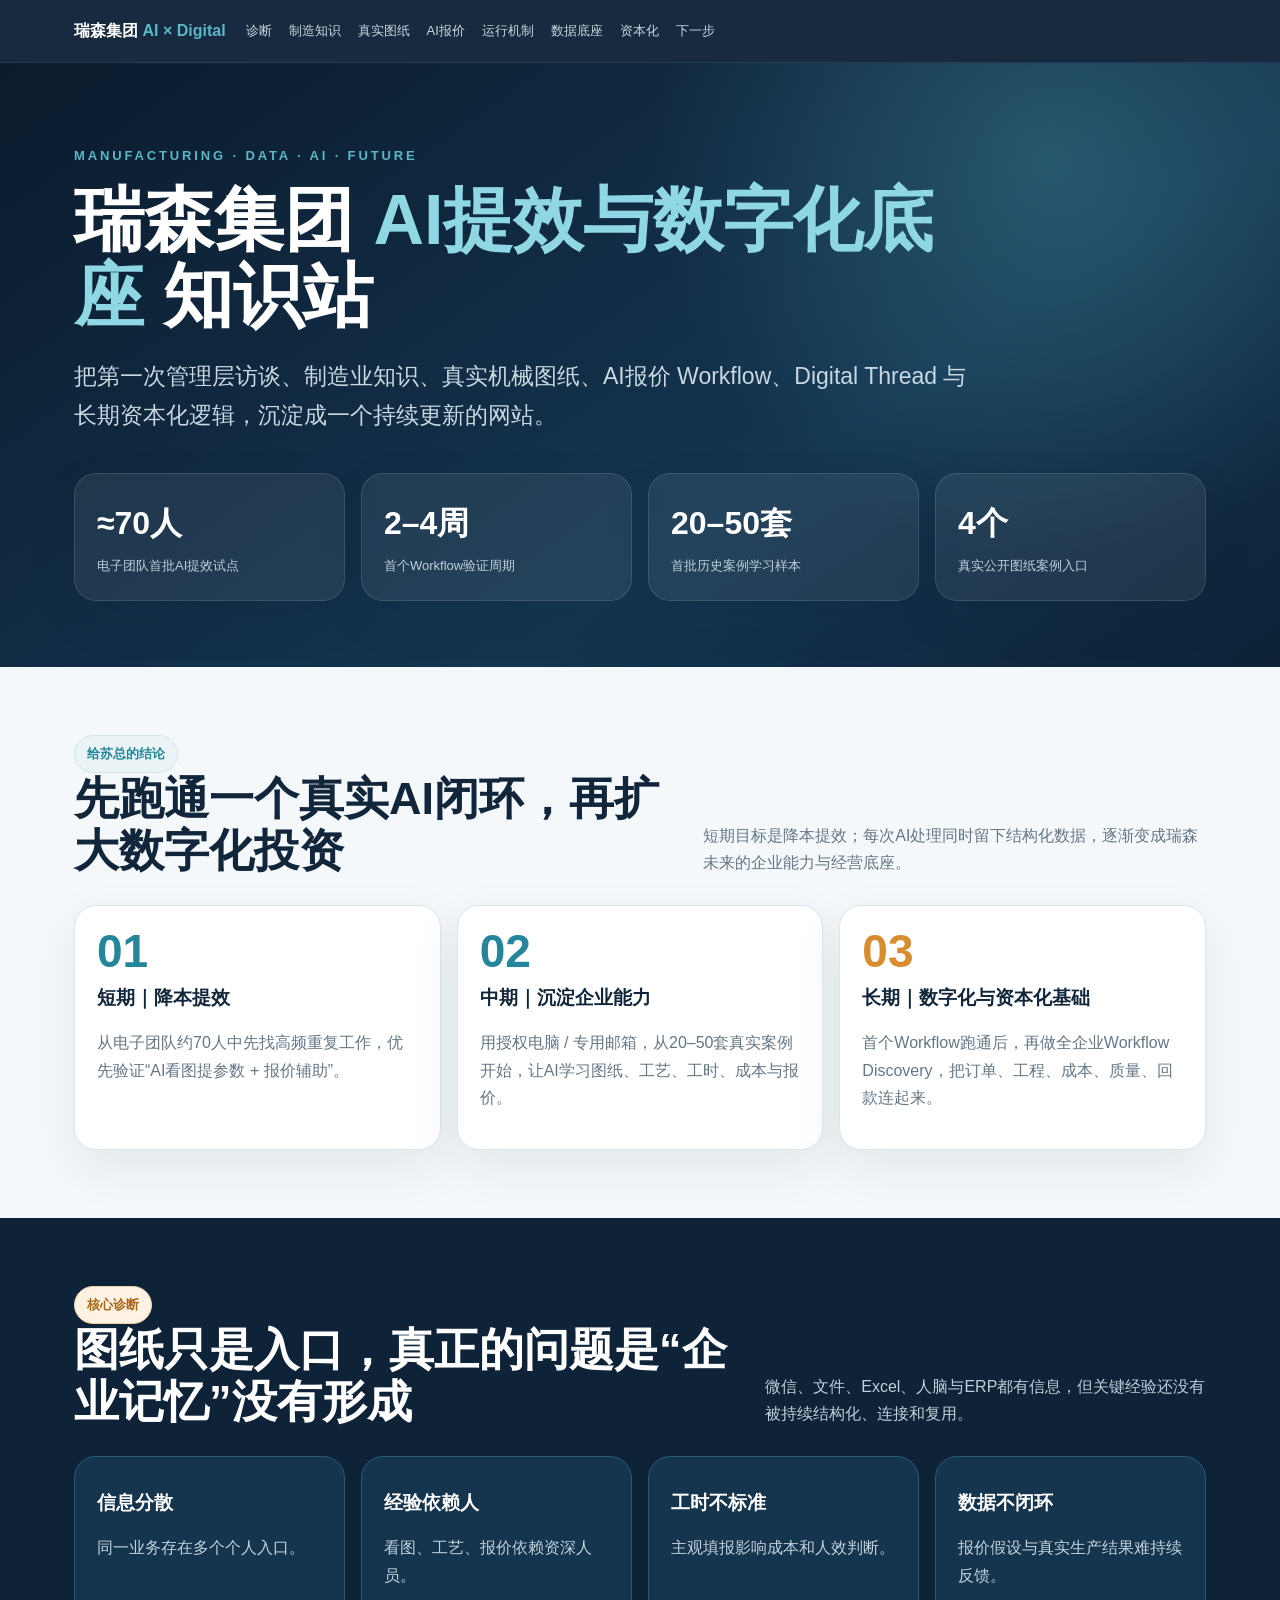
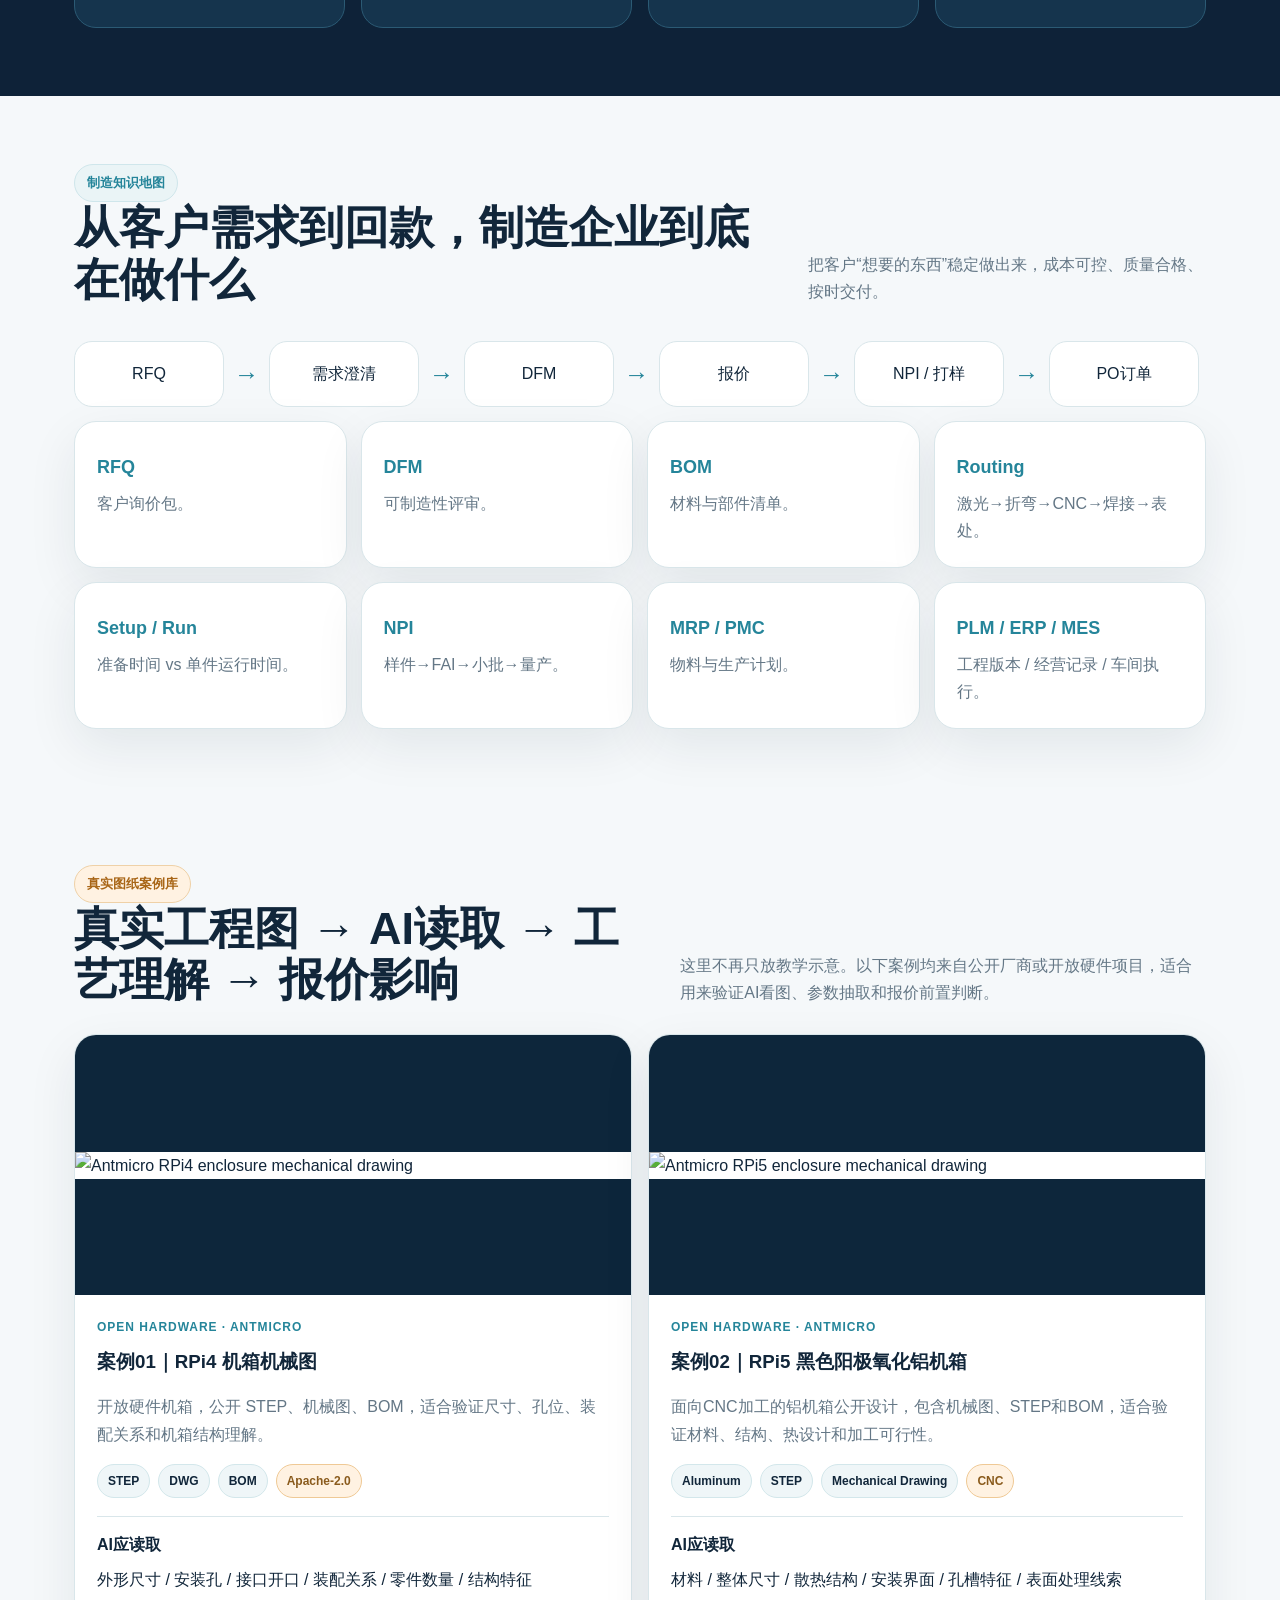
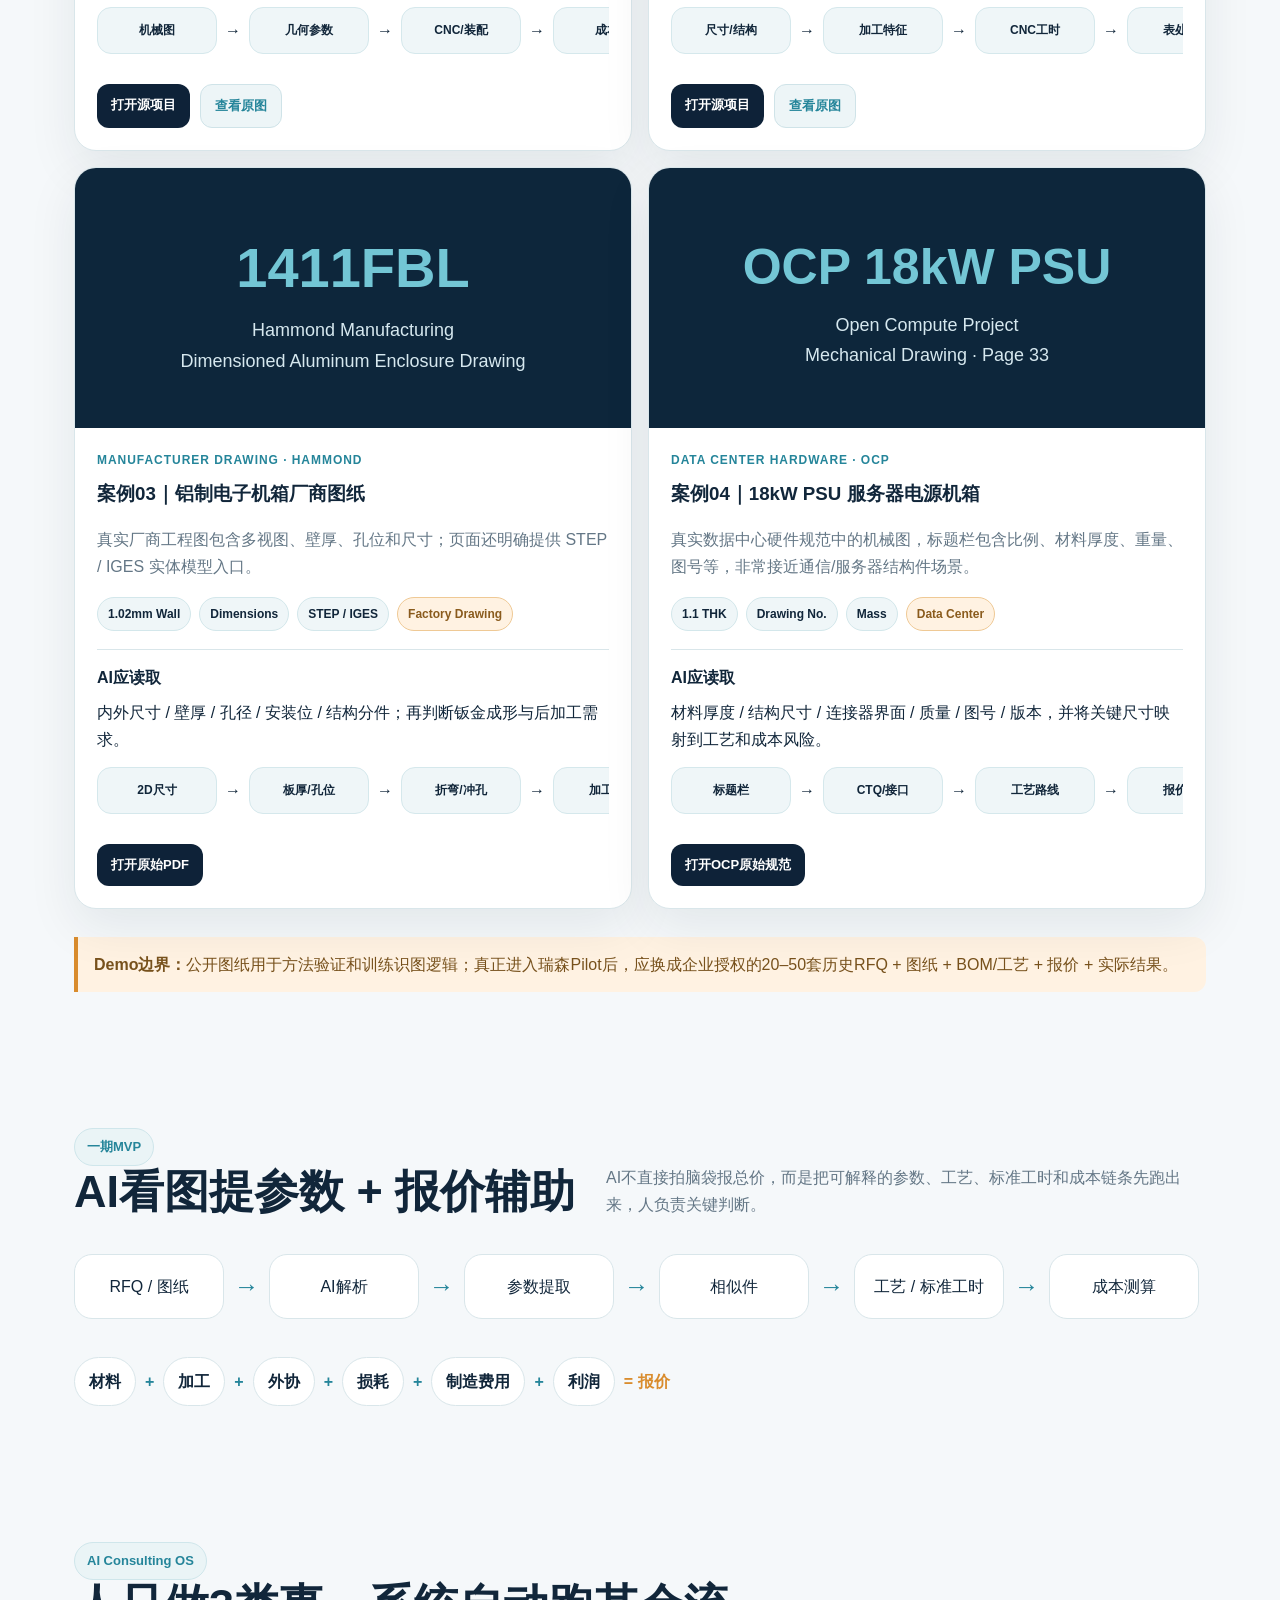
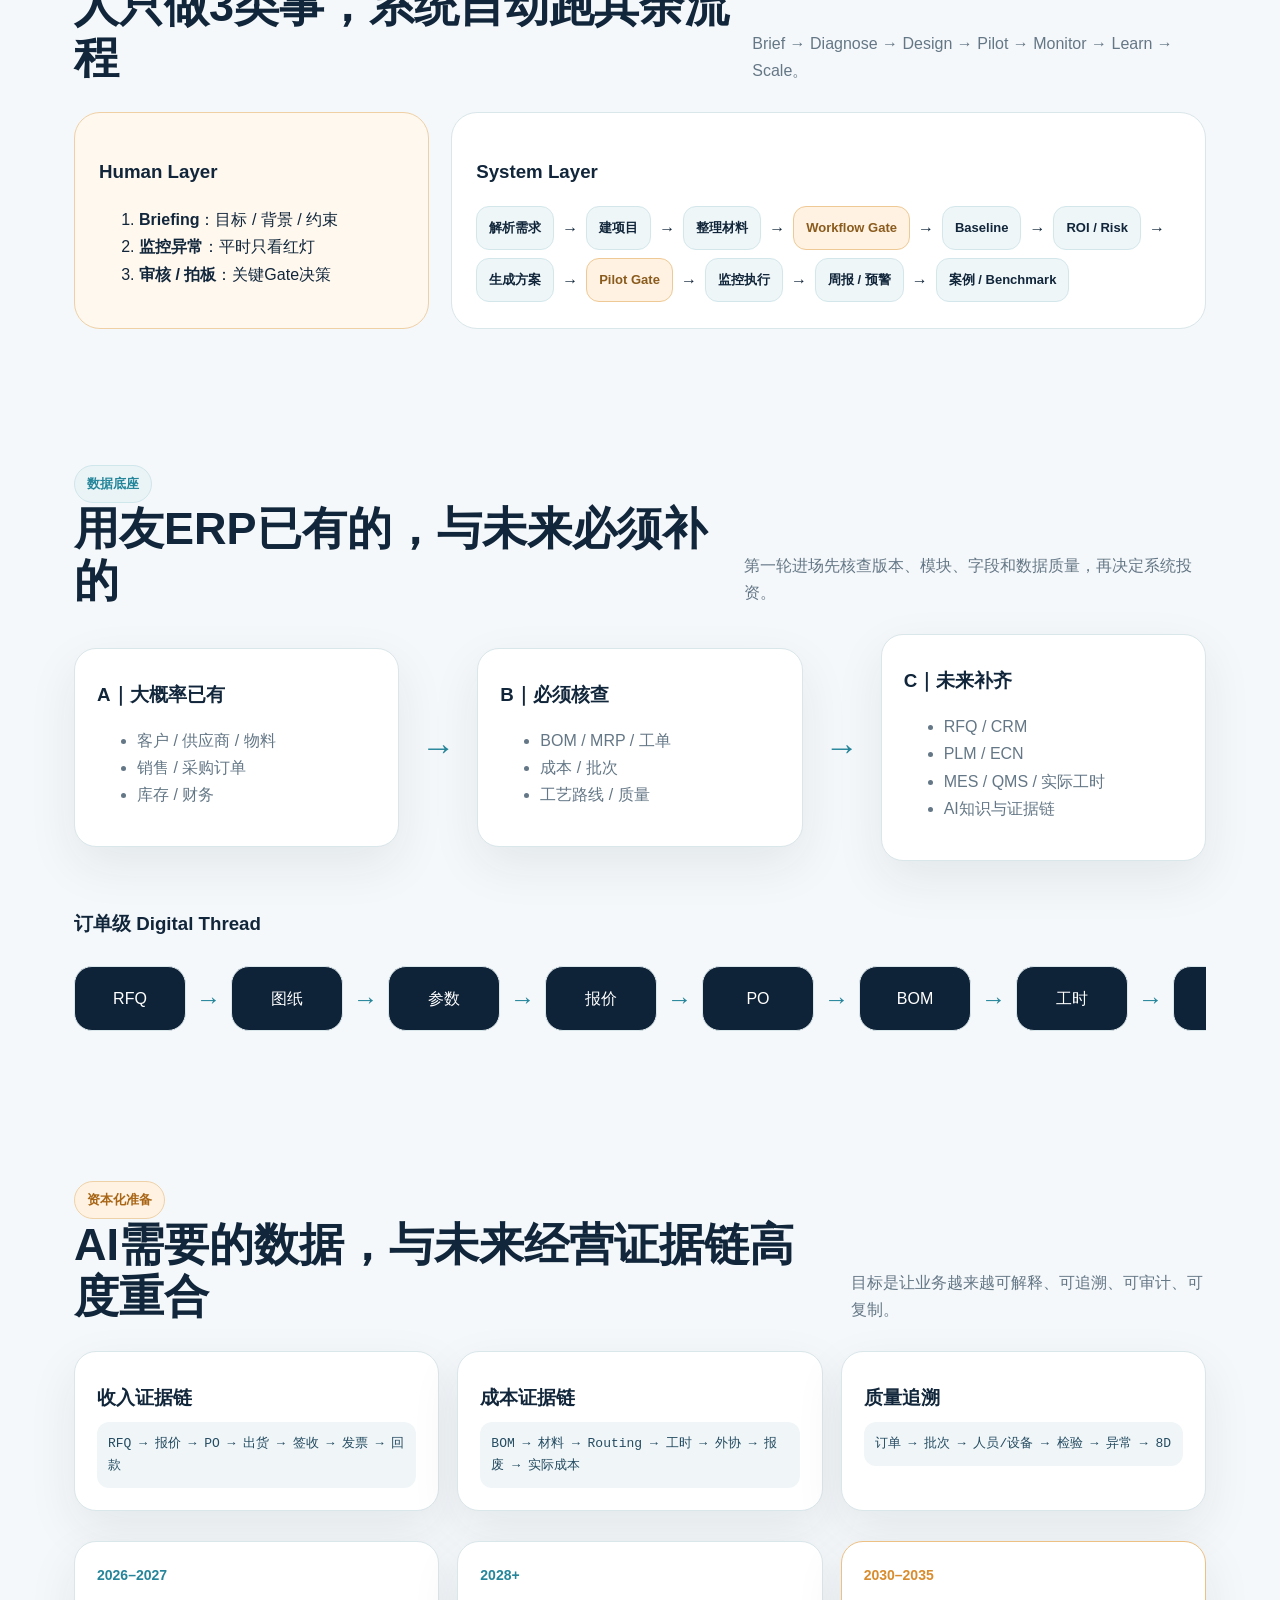
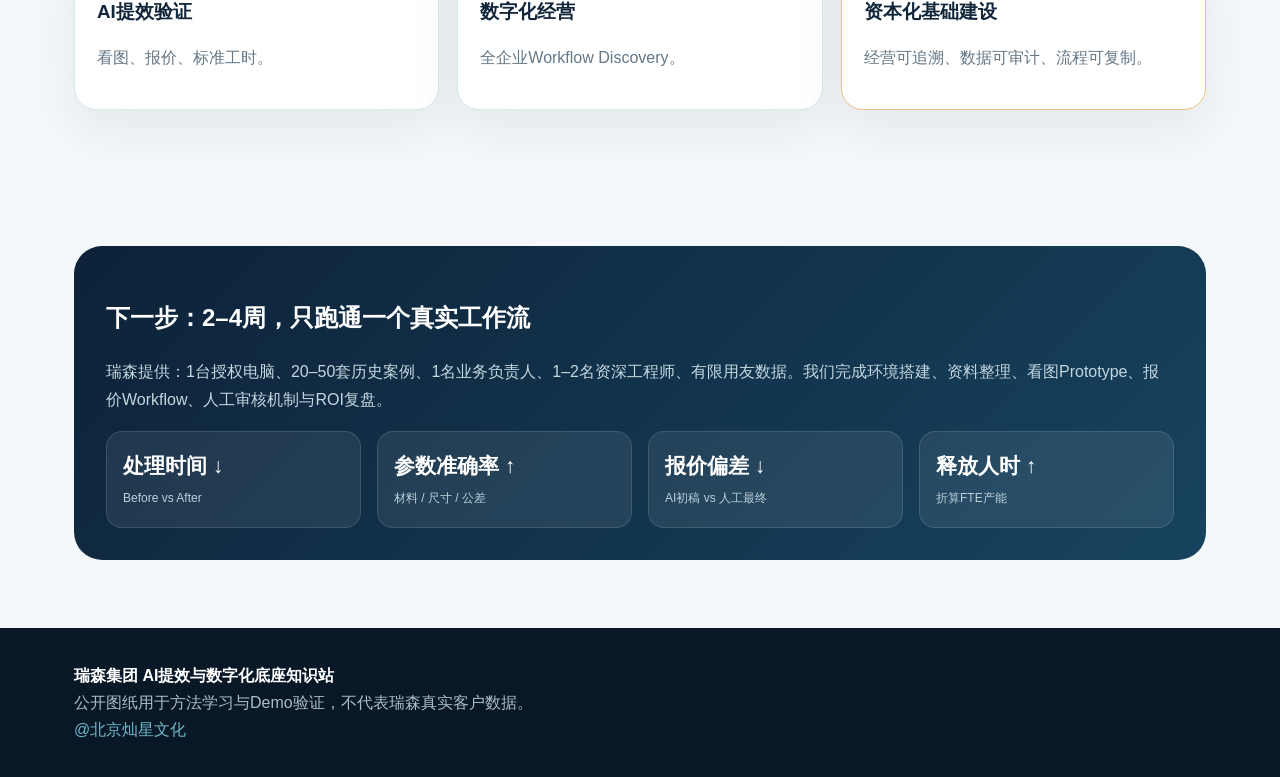
==== commit 16148c5f: "feat: add real manufacturing drawing demo library" ====
--- a/index.html
+++ b/index.html
@@ -1,17 +1,37 @@
 <!doctype html>
-<html lang="zh-CN"><head><meta charset="utf-8"><meta name="viewport" content="width=device-width,initial-scale=1,viewport-fit=cover"><meta name="theme-color" content="#0e2238"><title>瑞森集团｜AI提效与数字化底座知识站</title><meta name="description" content="瑞森集团AI提效、制造知识、图纸报价案例、数字化底座、Digital Thread与资本化准备知识站。"><style>
-:root{--navy:#0e2238;--navy2:#173a56;--ink:#11263a;--teal:#25859a;--teal2:#5ab7c6;--orange:#d98c2d;--bg:#f5f8fa;--card:#fff;--muted:#647786;--line:#d9e6ea;--soft:#eaf4f6;--softo:#fff2e2;--shadow:0 18px 50px rgba(13,35,55,.08)}*{box-sizing:border-box}html{scroll-behavior:smooth}body{margin:0;font-family:-apple-system,BlinkMacSystemFont,"Segoe UI","PingFang SC","Microsoft YaHei",sans-serif;color:var(--ink);background:var(--bg);line-height:1.7}a{color:inherit;text-decoration:none}.wrap{max-width:1160px;margin:auto;padding:0 24px}.nav{position:sticky;top:0;z-index:10;background:rgba(14,34,56,.95);backdrop-filter:blur(12px);border-bottom:1px solid rgba(255,255,255,.08)}.navin{height:62px;display:flex;align-items:center;gap:20px}.brand{color:#fff;font-weight:800;white-space:nowrap}.brand b{color:var(--teal2)}.navlinks{display:flex;gap:17px;overflow:auto;white-space:nowrap;color:#c7d7df;font-size:13px}.hero{background:radial-gradient(circle at 82% 16%,rgba(90,183,198,.28),transparent 34%),linear-gradient(145deg,#0b1b2d,#143550 64%,#0d2237);color:#fff;padding:82px 0 66px}.kicker{font-size:13px;letter-spacing:.22em;color:var(--teal2);font-weight:800}.hero h1{font-size:clamp(38px,6vw,70px);line-height:1.08;margin:16px 0 20px;max-width:900px}.hero h1 em{font-style:normal;color:#8fd7e2}.hero p{font-size:clamp(17px,2vw,23px);color:#c7d8e1;max-width:900px}.stats,.grid3,.grid4,.metrics{display:grid;gap:16px}.stats{grid-template-columns:repeat(4,1fr);margin-top:38px}.stat,.card,.term,.chain,.archbox,.stage{background:#fff;border:1px solid var(--line);border-radius:22px;padding:22px;box-shadow:var(--shadow)}.stat{background:rgba(255,255,255,.07);border-color:rgba(255,255,255,.12)}.stat strong{display:block;color:#fff;font-size:32px}.stat span{color:#bcd0db;font-size:13px}section{padding:68px 0}.sectionhead{display:flex;justify-content:space-between;align-items:flex-end;gap:18px;margin-bottom:28px}.sectionhead h2{margin:0;font-size:clamp(30px,4vw,45px);line-height:1.15}.sectionhead p{margin:0;color:var(--muted);max-width:560px}.tag{display:inline-block;border-radius:999px;padding:7px 12px;background:var(--soft);border:1px solid #cfe6eb;color:var(--teal);font-size:13px;font-weight:800}.tag.orange{background:var(--softo);border-color:#efd1a7;color:#a86516}.grid3{grid-template-columns:repeat(3,1fr)}.grid4{grid-template-columns:repeat(4,1fr)}.card h3,.term b,.chain h3,.archbox h3,.stage h3{margin:8px 0}.card p,.term span,.chain p,.archbox li,.stage p{color:var(--muted)}.num{font-size:46px;font-weight:900;color:var(--teal);line-height:1}.num.orange{color:var(--orange)}.flow,.thread{display:flex;align-items:center;gap:10px;overflow:auto;padding:8px 0 14px}.node,.step{min-width:150px;background:#fff;border:1px solid var(--line);border-radius:18px;padding:18px;text-align:center}.arr,.arrow{font-size:25px;color:var(--teal);font-weight:900}.hot{background:#fff8ef;border-color:#efc78f}.diag{background:var(--navy);color:#fff}.diag .sectionhead p{color:#bed0da}.diag .card{background:#15344d;border-color:#2b5a74;box-shadow:none}.diag .card h3{color:#fff}.diag .card p{color:#c1d2dc}.knowledge{display:grid;grid-template-columns:repeat(4,1fr);gap:14px}.term b{display:block;color:var(--teal);font-size:18px}.case{display:grid;grid-template-columns:1.05fr .95fr;gap:22px}.blueprint{background:#0d263b;border-radius:26px;padding:24px;color:#d7edf2;min-height:420px}.blueprint .plate{border:2px solid #6ab6c5;border-radius:16px;padding:30px;margin:28px 0;position:relative}.blueprint .hole{width:44px;height:44px;border:2px solid #88d0dc;border-radius:50%;position:absolute}.facts table,.matrix{width:100%;border-collapse:collapse;background:#fff;border:1px solid var(--line);border-radius:16px;overflow:hidden}.facts th,.facts td,.matrix th,.matrix td{padding:12px 14px;border-bottom:1px solid var(--line);text-align:left;vertical-align:top}.facts th,.matrix th{background:#eff6f8;color:var(--teal)}.formula{display:flex;flex-wrap:wrap;gap:9px;align-items:center}.pill{padding:10px 14px;border-radius:999px;background:#fff;border:1px solid var(--line);font-weight:700}.plus{color:var(--teal);font-weight:900}.eq{color:var(--orange);font-weight:900}.arch{display:grid;grid-template-columns:1fr 62px 1fr 62px 1fr;align-items:center;gap:8px}.archarr{text-align:center;font-size:34px;color:var(--teal);font-weight:900}.thread .step{background:var(--navy);color:#fff;min-width:112px}.thread .step small{display:block;color:#bdd0da}.evidence{display:grid;grid-template-columns:repeat(3,1fr);gap:18px}.chain code{display:block;white-space:normal;background:#f0f6f8;border-radius:12px;padding:11px;color:#244b61}.timeline{display:grid;grid-template-columns:repeat(3,1fr);gap:18px}.stage:nth-child(3){border-color:#edc084}.stage .year{font-size:14px;font-weight:800;color:var(--teal)}.stage:nth-child(3) .year{color:var(--orange)}.osgrid{display:grid;grid-template-columns:.8fr 1.7fr;gap:22px}.human,.system{border-radius:26px;padding:24px}.human{background:#fff8ef;border:1px solid #efd0a5}.system{background:#fff;border:1px solid var(--line)}.osflow{display:flex;flex-wrap:wrap;align-items:center;gap:8px}.osbox{padding:10px 12px;border-radius:13px;background:#eff6f8;border:1px solid #d3e7eb;font-size:13px;font-weight:700}.gate{background:#fff2e2;border-color:#efc995;color:#8a5b1d}.cta{background:linear-gradient(135deg,#0d2238,#17435f);color:#fff;border-radius:28px;padding:32px}.cta p{color:#c4d7df}.metrics{grid-template-columns:repeat(4,1fr);margin-top:18px}.metric{background:rgba(255,255,255,.08);border:1px solid rgba(255,255,255,.12);border-radius:16px;padding:16px}.metric b{display:block;font-size:21px}.metric span{color:#bcd0db;font-size:12px}.note{font-size:13px;color:var(--muted)}.warn{border-left:4px solid var(--orange);background:var(--softo);padding:14px 16px;border-radius:0 12px 12px 0;color:#77511c}.footer{background:#091827;color:#a9bdc9;padding:34px 0}.footer strong{color:#fff}@media(max-width:900px){.stats,.grid4,.knowledge,.metrics{grid-template-columns:repeat(2,1fr)}.grid3,.evidence,.timeline,.case,.osgrid{grid-template-columns:1fr}.arch{grid-template-columns:1fr}.archarr{transform:rotate(90deg)}.sectionhead{display:block}.sectionhead p{margin-top:10px}}@media(max-width:560px){.wrap{padding:0 16px}.hero{padding:54px 0}.stats{grid-template-columns:1fr 1fr}.knowledge{grid-template-columns:1fr 1fr}section{padding:52px 0}.navin{height:58px}.brand{font-size:14px}.navlinks{font-size:12px}}
-</style></head><body>
-<nav class="nav"><div class="wrap navin"><div class="brand">瑞森集团 <b>AI × Digital</b></div><div class="navlinks"><a href="#diagnosis">诊断</a><a href="#knowledge">制造知识</a><a href="#drawing">图纸案例</a><a href="#quotation">AI报价</a><a href="#os">运行机制</a><a href="#data">数据底座</a><a href="#ipo">资本化</a><a href="#next">下一步</a></div></div></nav>
-<header class="hero"><div class="wrap"><div class="kicker">MANUFACTURING · DATA · AI · FUTURE</div><h1>瑞森集团 <em>AI提效与数字化底座</em> 知识站</h1><p>把第一次管理层访谈、制造业学习、图纸与报价案例、AI Workflow、用友ERP数据判断、Digital Thread与长期资本化逻辑，沉淀成一个持续更新的网站。</p><div class="stats"><div class="stat"><strong>≈70人</strong><span>电子团队首批AI提效试点</span></div><div class="stat"><strong>1套</strong><span>当前核心IT：用友ERP</span></div><div class="stat"><strong>2–4周</strong><span>首个Workflow验证周期</span></div><div class="stat"><strong>20–50套</strong><span>首批历史案例学习样本</span></div></div></div></header>
-<section id="diagnosis"><div class="wrap"><div class="sectionhead"><div><span class="tag">给苏总的结论</span><h2>先跑通一个真实AI闭环，再扩大数字化投资</h2></div><p>短期目标是降本提效；每次AI处理同时留下结构化数据，逐渐变成瑞森未来的企业能力与经营底座。</p></div><div class="grid3"><div class="card"><div class="num">01</div><h3>短期｜降本提效</h3><p>从电子团队约70人中先找高频重复工作，优先验证“AI看图提参数 + 报价辅助”，坚持AI先处理、人审核。</p></div><div class="card"><div class="num">02</div><h3>中期｜沉淀企业能力</h3><p>用一台授权电脑 / 专用邮箱作为AI学习工作站，从20–50套真实案例开始，让AI学习图纸、工艺、工时、成本与报价逻辑。</p></div><div class="card"><div class="num orange">03</div><h3>长期｜数字化与资本化基础</h3><p>首个Workflow跑通后，再做全企业Workflow Discovery，把订单、工程、成本、质量、回款逐步连成数据主线。</p></div></div><div style="height:26px"></div><div class="sectionhead"><div><span class="tag">AS-IS</span><h2>当前业务怎么跑</h2></div><p>业务能力不弱，但数字化过程很轻，大量信息仍依附于个人。</p></div><div class="flow"><div class="node">私人微信<br><small>沟通 / 文件</small></div><div class="arr">→</div><div class="node">个人电脑<br><small>图纸 / 资料</small></div><div class="arr">→</div><div class="node">Excel / 文件夹<br><small>报价 / 工时</small></div><div class="arr">→</div><div class="node">人工经验<br><small>看图 / 判断</small></div><div class="arr">→</div><div class="node hot">用友ERP<br><small>部分业务结果</small></div></div></div></section>
-<section class="diag"><div class="wrap"><div class="sectionhead"><div><span class="tag orange">核心诊断</span><h2>图纸只是入口，真正的问题是“企业记忆”没有形成</h2></div><p>微信、文件、Excel、人脑与ERP都有信息，但关键经验还没有被持续结构化、连接和复用。</p></div><div class="grid4"><div class="card"><h3>信息分散</h3><p>同一业务存在多个个人入口。</p></div><div class="card"><h3>经验依赖人</h3><p>看图、工艺、报价依赖资深人员。</p></div><div class="card"><h3>工时不标准</h3><p>主观填报影响成本和人效判断。</p></div><div class="card"><h3>数据不闭环</h3><p>报价假设和真实生产结果难以持续反馈。</p></div></div></div></section>
-<section id="knowledge"><div class="wrap"><div class="sectionhead"><div><span class="tag">制造知识地图</span><h2>从客户需求到回款，制造企业到底在做什么</h2></div><p>第一性原理：把客户“想要的东西”稳定做出来，成本可控、质量合格、按时交付。</p></div><div class="flow"><div class="node">RFQ</div><div class="arr">→</div><div class="node">需求澄清</div><div class="arr">→</div><div class="node">DFM</div><div class="arr">→</div><div class="node">报价</div><div class="arr">→</div><div class="node">NPI / 打样</div><div class="arr">→</div><div class="node">PO订单</div><div class="arr">→</div><div class="node">采购 / 生产</div><div class="arr">→</div><div class="node">质量 / 交付</div><div class="arr">→</div><div class="node">客诉 / 8D</div></div><div class="knowledge"><div class="term"><b>RFQ</b><span>Request for Quotation，客户询价包。</span></div><div class="term"><b>DFM</b><span>可制造性评审：能不能做、怎么更好做。</span></div><div class="term"><b>BOM</b><span>食材清单：材料、部件、数量。</span></div><div class="term"><b>Routing</b><span>菜谱：激光→折弯→CNC→焊接→表处。</span></div><div class="term"><b>Setup / Run</b><span>准备时间 vs 单件运行时间。</span></div><div class="term"><b>NPI</b><span>新产品导入：样件→FAI→小批→量产。</span></div><div class="term"><b>MRP / PMC</b><span>买什么、何时买；哪张单先做。</span></div><div class="term"><b>WIP / OEE</b><span>在制品与设备综合效率。</span></div><div class="term"><b>IQC/IPQC/FQC/OQC</b><span>来料、制程、成品、出货四道质量关。</span></div><div class="term"><b>FAI</b><span>首件确认。</span></div><div class="term"><b>8D</b><span>客诉根因、纠正与标准化。</span></div><div class="term"><b>PLM / ERP / MES</b><span>工程版本 / 经营记录 / 车间执行。</span></div></div></div></section>
-<section id="drawing"><div class="wrap"><div class="sectionhead"><div><span class="tag">图纸案例</span><h2>5G通信钣金机箱：AI第一步要“看懂什么”</h2></div><p>以下为教学示意案例，非瑞森真实客户图纸；用于解释未来真实AI识图的输入、字段与验证方式。</p></div><div class="case"><div class="blueprint"><b>2D + 3D + BOM 教学示意</b><div class="plate">AL5052 · 2.0mm<div class="hole" style="left:15%;top:28%"></div><div class="hole" style="right:16%;top:52%"></div><div style="margin-top:150px;color:#93ceda">关键尺寸 / 孔位 / 折弯 / 公差 / 表处 / Revision</div></div><div class="note" style="color:#9fcbd5">3D告诉AI“长什么样”，2D告诉AI“必须做到什么标准”。</div></div><div class="facts"><table><tr><th>字段</th><th>案例值</th></tr><tr><td>产品</td><td>5G通信钣金机箱</td></tr><tr><td>数量</td><td>1000 pcs</td></tr><tr><td>文件</td><td>STEP + 2D PDF + BOM Excel</td></tr><tr><td>材料</td><td>AL5052，2.0mm</td></tr><tr><td>关键公差</td><td>±0.10mm</td></tr><tr><td>表面处理</td><td>Black Powder Coating</td></tr><tr><td>交期</td><td>30天</td></tr></table><div class="warn" style="margin-top:14px">AI先做RFQ完整性检查，再做参数提取；缺版本、材料、数量、表处、公差时，应先报警而非硬算。</div></div></div></div></section>
-<section id="quotation"><div class="wrap"><div class="sectionhead"><div><span class="tag">一期MVP</span><h2>AI看图提参数 + 报价辅助</h2></div><p>第一阶段不追求“AI直接拍脑袋报价”，而是把可解释的成本链条自动化，人负责关键判断和最终确认。</p></div><div class="flow"><div class="node">RFQ / 图纸</div><div class="arr">→</div><div class="node">AI解析</div><div class="arr">→</div><div class="node">参数提取</div><div class="arr">→</div><div class="node">相似件</div><div class="arr">→</div><div class="node">工艺 / 标准工时</div><div class="arr">→</div><div class="node">成本测算</div><div class="arr">→</div><div class="node hot">人工审核</div><div class="arr">→</div><div class="node">正式报价</div></div><div style="height:24px"></div><div class="formula"><span class="pill">材料</span><span class="plus">+</span><span class="pill">加工</span><span class="plus">+</span><span class="pill">外协</span><span class="plus">+</span><span class="pill">模具/治具</span><span class="plus">+</span><span class="pill">损耗</span><span class="plus">+</span><span class="pill">包装物流</span><span class="plus">+</span><span class="pill">制造费用</span><span class="plus">+</span><span class="pill">利润</span><span class="eq">= 报价</span></div><p class="note">成本模型回答“真实做出来多少钱”；价格模型回答“这个客户应该报多少钱”。若报价100、成交90、实际成本75，成本模型应优先学习75。</p></div></section>
-<section id="os"><div class="wrap"><div class="sectionhead"><div><span class="tag">AI Consulting OS</span><h2>人只做3类事，系统自动跑其余流程</h2></div><p>这是未来你管理多个企业AI项目的统一运行机制：Brief → Diagnose → Design → Pilot → Monitor → Learn → Scale。</p></div><div class="osgrid"><div class="human"><h3>Human Layer｜人只做3类事</h3><ol><li><b>Briefing</b>：目标 / 背景 / 约束</li><li><b>监控异常</b>：平时只看红灯</li><li><b>审核 / 拍板</b>：关键Gate决策</li></ol></div><div class="system"><h3>System Layer｜系统自动执行</h3><div class="osflow"><span class="osbox">解析需求</span><span>→</span><span class="osbox">建项目</span><span>→</span><span class="osbox">整理材料</span><span>→</span><span class="osbox gate">Workflow Gate</span><span>→</span><span class="osbox">抽Baseline</span><span>→</span><span class="osbox gate">Baseline Gate</span><span>→</span><span class="osbox">ROI / Risk</span><span>→</span><span class="osbox">生成方案</span><span>→</span><span class="osbox gate">Solution Gate</span><span>→</span><span class="osbox">Eval / Pilot</span><span>→</span><span class="osbox gate">Pilot Gate</span><span>→</span><span class="osbox">监控执行</span><span>→</span><span class="osbox">周报 / 预警</span><span>→</span><span class="osbox">案例 / Benchmark</span><span>→</span><span class="osbox gate">Scale Gate</span></div></div></div></div></section>
-<section id="data"><div class="wrap"><div class="sectionhead"><div><span class="tag">数据底座</span><h2>用友ERP可能已有的，与未来必须补的</h2></div><p>“用友产品支持”不代表“瑞森已经使用”。第一轮进场要先做版本、模块、字段和数据质量核查。</p></div><div class="arch"><div class="archbox"><h3>A｜大概率已有</h3><ul><li>客户 / 供应商 / 物料主数据</li><li>销售 / 采购订单</li><li>库存 / 应收应付 / 财务</li></ul></div><div class="archarr">→</div><div class="archbox"><h3>B｜可能有，必须核查</h3><ul><li>BOM / MRP / 工单 / 委外</li><li>成本核算 / 批次</li><li>工艺路线 / 质量模块</li></ul></div><div class="archarr">→</div><div class="archbox"><h3>C｜未来重点补齐</h3><ul><li>RFQ / CRM</li><li>PLM图纸版本 / ECN</li><li>MES / QMS / 实际工时</li><li>企业知识库 / AI证据链</li></ul></div></div><div style="height:30px"></div><h3>最值钱的数据资产：订单级 Digital Thread</h3><div class="thread"><div class="step">RFQ</div><div class="arrow">→</div><div class="step">图纸</div><div class="arrow">→</div><div class="step">参数</div><div class="arrow">→</div><div class="step">报价</div><div class="arrow">→</div><div class="step">PO</div><div class="arrow">→</div><div class="step">BOM</div><div class="arrow">→</div><div class="step">Routing</div><div class="arrow">→</div><div class="step">标准工时</div><div class="arrow">→</div><div class="step">实际工时</div><div class="arrow">→</div><div class="step">质量</div><div class="arrow">→</div><div class="step">实际成本</div><div class="arrow">→</div><div class="step">回款</div></div></div></section>
-<section id="ipo"><div class="wrap"><div class="sectionhead"><div><span class="tag orange">资本化准备</span><h2>上市需要的“证据链”，与AI需要的数据高度重合</h2></div><p>长期目标不是保证上市，而是让业务越来越可解释、可追溯、可审计、可复制。</p></div><div class="evidence"><div class="chain"><h3>收入证据链</h3><code>RFQ → 报价 → PO → 出货 → 签收 → 发票 → 回款</code></div><div class="chain"><h3>成本证据链</h3><code>BOM → 材料 → Routing → 工时 → 外协 → 报废 → 实际成本</code></div><div class="chain"><h3>库存 / WIP</h3><code>采购 → 入库 → 领料 → 在制 → 成品 → 出库</code></div><div class="chain"><h3>研发证据链</h3><code>立项 → 人员/工时 → 试验 → 版本 → IP → 商业化</code></div><div class="chain"><h3>质量追溯</h3><code>订单 → 批次 → 设备/人员 → 检验 → 异常 → 8D</code></div><div class="chain"><h3>主数据与关联方</h3><code>客户 / 供应商 / 关联方唯一ID与关系穿透</code></div></div><div style="height:30px"></div><div class="timeline"><div class="stage"><div class="year">2026–2027</div><h3>AI提效验证</h3><p>看图、报价、标准工时；减少重复劳动，开始建立标准数据。</p></div><div class="stage"><div class="year">2028+</div><h3>产业窗口与数字化经营</h3><p>业务扩张后做全企业Workflow Discovery，逐步连接订单、工程、成本与质量。</p></div><div class="stage"><div class="year">2030–2035</div><h3>资本化基础建设</h3><p>经营可追溯、数据可审计、流程可复制、管理可规模化。</p></div></div></div></section>
-<section id="next"><div class="wrap"><div class="cta"><h2>下一步：2–4周，只跑通一个真实工作流</h2><p>瑞森提供：1台授权电脑、20–50套历史案例、1名业务负责人、1–2名资深工程师、有限用友数据。我们完成环境搭建、资料整理、看图Prototype、报价Workflow、人工审核机制与ROI复盘。</p><div class="metrics"><div class="metric"><b>处理时间 ↓</b><span>Before vs After</span></div><div class="metric"><b>参数准确率 ↑</b><span>材料 / 尺寸 / 公差等</span></div><div class="metric"><b>报价偏差 ↓</b><span>AI初稿 vs 人工最终</span></div><div class="metric"><b>释放人时 ↑</b><span>折算FTE产能</span></div></div></div><p class="note">验证成功后：首个Workflow → 全企业Workflow Discovery → Digital / IT / AI蓝图。</p></div></section>
-<footer class="footer"><div class="wrap"><strong>瑞森集团 AI提效与数字化底座知识站</strong><br>当前版本基于首次访谈与阶段性学习整理；教学图纸示例不代表瑞森真实客户数据。<br><span style="color:#6fb8c7">@北京灿星文化</span></div></footer>
-</body></html>+<html lang="zh-CN">
+<head>
+<meta charset="utf-8">
+<meta name="viewport" content="width=device-width,initial-scale=1,viewport-fit=cover">
+<meta name="theme-color" content="#0e2238">
+<title>瑞森集团｜AI提效与数字化底座知识站</title>
+<meta name="description" content="瑞森集团AI提效、真实制造图纸案例、AI报价、数字化底座、Digital Thread与资本化准备知识站。">
+<style>
+:root{--navy:#0e2238;--navy2:#173a56;--ink:#11263a;--teal:#25859a;--teal2:#5ab7c6;--orange:#d98c2d;--bg:#f5f8fa;--card:#fff;--muted:#647786;--line:#d9e6ea;--soft:#eaf4f6;--softo:#fff2e2;--shadow:0 18px 50px rgba(13,35,55,.08)}
+*{box-sizing:border-box}html{scroll-behavior:smooth}body{margin:0;font-family:-apple-system,BlinkMacSystemFont,"Segoe UI","PingFang SC","Microsoft YaHei",sans-serif;color:var(--ink);background:var(--bg);line-height:1.7}a{text-decoration:none;color:inherit}.wrap{max-width:1180px;margin:auto;padding:0 24px}.nav{position:sticky;top:0;z-index:20;background:rgba(14,34,56,.96);backdrop-filter:blur(12px);border-bottom:1px solid rgba(255,255,255,.08)}.navin{height:62px;display:flex;align-items:center;gap:20px}.brand{color:#fff;font-weight:800;white-space:nowrap}.brand b{color:var(--teal2)}.navlinks{display:flex;gap:17px;overflow:auto;white-space:nowrap;color:#c7d7df;font-size:13px}.navlinks a:hover{color:#fff}.hero{background:radial-gradient(circle at 82% 16%,rgba(90,183,198,.28),transparent 34%),linear-gradient(145deg,#0b1b2d,#143550 64%,#0d2237);color:#fff;padding:82px 0 66px}.kicker{font-size:13px;letter-spacing:.22em;color:var(--teal2);font-weight:800}.hero h1{font-size:clamp(38px,6vw,70px);line-height:1.08;margin:16px 0 20px;max-width:900px}.hero h1 em{font-style:normal;color:#8fd7e2}.hero p{font-size:clamp(17px,2vw,23px);color:#c7d8e1;max-width:900px}.stats,.grid3,.grid4,.metrics,.drawing-grid{display:grid;gap:16px}.stats{grid-template-columns:repeat(4,1fr);margin-top:38px}.stat,.card,.term,.chain,.archbox,.stage,.drawing-card{background:#fff;border:1px solid var(--line);border-radius:22px;padding:22px;box-shadow:var(--shadow)}.stat{background:rgba(255,255,255,.07);border-color:rgba(255,255,255,.12)}.stat strong{display:block;color:#fff;font-size:32px}.stat span{color:#bcd0db;font-size:13px}section{padding:68px 0}.sectionhead{display:flex;justify-content:space-between;align-items:flex-end;gap:18px;margin-bottom:28px}.sectionhead h2{margin:0;font-size:clamp(30px,4vw,45px);line-height:1.15}.sectionhead p{margin:0;color:var(--muted);max-width:600px}.tag{display:inline-block;border-radius:999px;padding:7px 12px;background:var(--soft);border:1px solid #cfe6eb;color:var(--teal);font-size:13px;font-weight:800}.tag.orange{background:var(--softo);border-color:#efd1a7;color:#a86516}.grid3{grid-template-columns:repeat(3,1fr)}.grid4{grid-template-columns:repeat(4,1fr)}.card h3,.term b,.chain h3,.archbox h3,.stage h3,.drawing-card h3{margin:8px 0}.card p,.term span,.chain p,.archbox li,.stage p,.drawing-card p{color:var(--muted)}.num{font-size:46px;font-weight:900;color:var(--teal);line-height:1}.num.orange{color:var(--orange)}.flow,.thread{display:flex;align-items:center;gap:10px;overflow:auto;padding:8px 0 14px}.node,.step{min-width:150px;background:#fff;border:1px solid var(--line);border-radius:18px;padding:18px;text-align:center}.arr,.arrow{font-size:25px;color:var(--teal);font-weight:900}.hot{background:#fff8ef;border-color:#efc78f}.diag{background:var(--navy);color:#fff}.diag .sectionhead p{color:#bed0da}.diag .card{background:#15344d;border-color:#2b5a74;box-shadow:none}.diag .card h3{color:#fff}.diag .card p{color:#c1d2dc}.knowledge{display:grid;grid-template-columns:repeat(4,1fr);gap:14px}.term b{display:block;color:var(--teal);font-size:18px}.drawing-grid{grid-template-columns:repeat(2,1fr)}.drawing-card{padding:0;overflow:hidden}.drawing-media{background:#0d263b;min-height:260px;display:flex;align-items:center;justify-content:center;overflow:hidden}.drawing-media img{width:100%;height:100%;max-height:360px;object-fit:contain;background:#fff}.drawing-body{padding:22px}.source{font-size:12px;color:var(--teal);font-weight:800;letter-spacing:.08em;text-transform:uppercase}.badges{display:flex;flex-wrap:wrap;gap:8px;margin:12px 0}.badge{padding:6px 10px;border-radius:999px;background:#eff6f8;border:1px solid #d3e7eb;font-size:12px;font-weight:700}.badge.orange{background:#fff2e2;border-color:#efc995;color:#8a5b1d}.drawing-actions{display:flex;gap:10px;flex-wrap:wrap;margin-top:16px}.btn{display:inline-block;padding:10px 14px;border-radius:12px;background:var(--navy);color:#fff;font-size:13px;font-weight:800}.btn.alt{background:#edf5f7;color:var(--teal);border:1px solid #cfe3e8}.ai-read{margin-top:18px;border-top:1px solid var(--line);padding-top:14px}.ai-read b{display:block;margin-bottom:8px}.mini-flow{display:flex;align-items:center;gap:8px;overflow:auto;padding:14px 0}.mini{min-width:120px;background:#eff6f8;border:1px solid #d5e8ec;border-radius:14px;padding:12px;text-align:center;font-size:12px;font-weight:800}.formula{display:flex;flex-wrap:wrap;gap:9px;align-items:center}.pill{padding:10px 14px;border-radius:999px;background:#fff;border:1px solid var(--line);font-weight:700}.plus{color:var(--teal);font-weight:900}.eq{color:var(--orange);font-weight:900}.arch{display:grid;grid-template-columns:1fr 62px 1fr 62px 1fr;align-items:center;gap:8px}.archarr{text-align:center;font-size:34px;color:var(--teal);font-weight:900}.thread .step{background:var(--navy);color:#fff;min-width:112px}.evidence{display:grid;grid-template-columns:repeat(3,1fr);gap:18px}.chain code{display:block;white-space:normal;background:#f0f6f8;border-radius:12px;padding:11px;color:#244b61}.timeline{display:grid;grid-template-columns:repeat(3,1fr);gap:18px}.stage:nth-child(3){border-color:#edc084}.stage .year{font-size:14px;font-weight:800;color:var(--teal)}.stage:nth-child(3) .year{color:var(--orange)}.osgrid{display:grid;grid-template-columns:.8fr 1.7fr;gap:22px}.human,.system{border-radius:26px;padding:24px}.human{background:#fff8ef;border:1px solid #efd0a5}.system{background:#fff;border:1px solid var(--line)}.osflow{display:flex;flex-wrap:wrap;align-items:center;gap:8px}.osbox{padding:10px 12px;border-radius:13px;background:#eff6f8;border:1px solid #d3e7eb;font-size:13px;font-weight:700}.gate{background:#fff2e2;border-color:#efc995;color:#8a5b1d}.cta{background:linear-gradient(135deg,#0d2238,#17435f);color:#fff;border-radius:28px;padding:32px}.cta p{color:#c4d7df}.metrics{grid-template-columns:repeat(4,1fr);margin-top:18px}.metric{background:rgba(255,255,255,.08);border:1px solid rgba(255,255,255,.12);border-radius:16px;padding:16px}.metric b{display:block;font-size:21px}.metric span{color:#bcd0db;font-size:12px}.note{font-size:13px;color:var(--muted)}.warn{border-left:4px solid var(--orange);background:var(--softo);padding:14px 16px;border-radius:0 12px 12px 0;color:#77511c}.footer{background:#091827;color:#a9bdc9;padding:34px 0}.footer strong{color:#fff}
+@media(max-width:900px){.stats,.grid4,.knowledge,.metrics{grid-template-columns:repeat(2,1fr)}.grid3,.evidence,.timeline,.drawing-grid,.osgrid{grid-template-columns:1fr}.arch{grid-template-columns:1fr}.archarr{transform:rotate(90deg)}.sectionhead{display:block}.sectionhead p{margin-top:10px}}@media(max-width:560px){.wrap{padding:0 16px}.hero{padding:54px 0}.stats{grid-template-columns:1fr 1fr}.knowledge{grid-template-columns:1fr 1fr}section{padding:52px 0}.navin{height:58px}.brand{font-size:14px}.navlinks{font-size:12px}}
+</style>
+</head>
+<body>
+<nav class="nav"><div class="wrap navin"><div class="brand">瑞森集团 <b>AI × Digital</b></div><div class="navlinks"><a href="#diagnosis">诊断</a><a href="#knowledge">制造知识</a><a href="#drawing">真实图纸</a><a href="#quotation">AI报价</a><a href="#os">运行机制</a><a href="#data">数据底座</a><a href="#ipo">资本化</a><a href="#next">下一步</a></div></div></nav>
+<header class="hero"><div class="wrap"><div class="kicker">MANUFACTURING · DATA · AI · FUTURE</div><h1>瑞森集团 <em>AI提效与数字化底座</em> 知识站</h1><p>把第一次管理层访谈、制造业知识、真实机械图纸、AI报价 Workflow、Digital Thread 与长期资本化逻辑，沉淀成一个持续更新的网站。</p><div class="stats"><div class="stat"><strong>≈70人</strong><span>电子团队首批AI提效试点</span></div><div class="stat"><strong>2–4周</strong><span>首个Workflow验证周期</span></div><div class="stat"><strong>20–50套</strong><span>首批历史案例学习样本</span></div><div class="stat"><strong>4个</strong><span>真实公开图纸案例入口</span></div></div></div></header>
+<section id="diagnosis"><div class="wrap"><div class="sectionhead"><div><span class="tag">给苏总的结论</span><h2>先跑通一个真实AI闭环，再扩大数字化投资</h2></div><p>短期目标是降本提效；每次AI处理同时留下结构化数据，逐渐变成瑞森未来的企业能力与经营底座。</p></div><div class="grid3"><div class="card"><div class="num">01</div><h3>短期｜降本提效</h3><p>从电子团队约70人中先找高频重复工作，优先验证“AI看图提参数 + 报价辅助”。</p></div><div class="card"><div class="num">02</div><h3>中期｜沉淀企业能力</h3><p>用授权电脑 / 专用邮箱，从20–50套真实案例开始，让AI学习图纸、工艺、工时、成本与报价。</p></div><div class="card"><div class="num orange">03</div><h3>长期｜数字化与资本化基础</h3><p>首个Workflow跑通后，再做全企业Workflow Discovery，把订单、工程、成本、质量、回款连起来。</p></div></div></div></section>
+<section class="diag"><div class="wrap"><div class="sectionhead"><div><span class="tag orange">核心诊断</span><h2>图纸只是入口，真正的问题是“企业记忆”没有形成</h2></div><p>微信、文件、Excel、人脑与ERP都有信息，但关键经验还没有被持续结构化、连接和复用。</p></div><div class="grid4"><div class="card"><h3>信息分散</h3><p>同一业务存在多个个人入口。</p></div><div class="card"><h3>经验依赖人</h3><p>看图、工艺、报价依赖资深人员。</p></div><div class="card"><h3>工时不标准</h3><p>主观填报影响成本和人效判断。</p></div><div class="card"><h3>数据不闭环</h3><p>报价假设与真实生产结果难持续反馈。</p></div></div></div></section>
+<section id="knowledge"><div class="wrap"><div class="sectionhead"><div><span class="tag">制造知识地图</span><h2>从客户需求到回款，制造企业到底在做什么</h2></div><p>把客户“想要的东西”稳定做出来，成本可控、质量合格、按时交付。</p></div><div class="flow"><div class="node">RFQ</div><div class="arr">→</div><div class="node">需求澄清</div><div class="arr">→</div><div class="node">DFM</div><div class="arr">→</div><div class="node">报价</div><div class="arr">→</div><div class="node">NPI / 打样</div><div class="arr">→</div><div class="node">PO订单</div><div class="arr">→</div><div class="node">生产</div><div class="arr">→</div><div class="node">质量 / 交付</div></div><div class="knowledge"><div class="term"><b>RFQ</b><span>客户询价包。</span></div><div class="term"><b>DFM</b><span>可制造性评审。</span></div><div class="term"><b>BOM</b><span>材料与部件清单。</span></div><div class="term"><b>Routing</b><span>激光→折弯→CNC→焊接→表处。</span></div><div class="term"><b>Setup / Run</b><span>准备时间 vs 单件运行时间。</span></div><div class="term"><b>NPI</b><span>样件→FAI→小批→量产。</span></div><div class="term"><b>MRP / PMC</b><span>物料与生产计划。</span></div><div class="term"><b>PLM / ERP / MES</b><span>工程版本 / 经营记录 / 车间执行。</span></div></div></div></section>
+<section id="drawing"><div class="wrap"><div class="sectionhead"><div><span class="tag orange">真实图纸案例库</span><h2>真实工程图 → AI读取 → 工艺理解 → 报价影响</h2></div><p>这里不再只放教学示意。以下案例均来自公开厂商或开放硬件项目，适合用来验证AI看图、参数抽取和报价前置判断。</p></div>
+<div class="drawing-grid">
+<article class="drawing-card"><div class="drawing-media"><img loading="lazy" src="https://raw.githubusercontent.com/antmicro/scalenode-rpi4-enclosure/master/img/rpi-cluster-enclosure-assembly-drawing.png" alt="Antmicro RPi4 enclosure mechanical drawing"></div><div class="drawing-body"><div class="source">OPEN HARDWARE · ANTMICRO</div><h3>案例01｜RPi4 机箱机械图</h3><p>开放硬件机箱，公开 STEP、机械图、BOM，适合验证尺寸、孔位、装配关系和机箱结构理解。</p><div class="badges"><span class="badge">STEP</span><span class="badge">DWG</span><span class="badge">BOM</span><span class="badge orange">Apache-2.0</span></div><div class="ai-read"><b>AI应读取</b>外形尺寸 / 安装孔 / 接口开口 / 装配关系 / 零件数量 / 结构特征</div><div class="mini-flow"><div class="mini">机械图</div><div>→</div><div class="mini">几何参数</div><div>→</div><div class="mini">CNC/装配</div><div>→</div><div class="mini">成本项</div></div><div class="drawing-actions"><a class="btn" target="_blank" rel="noopener" href="https://github.com/antmicro/scalenode-rpi4-enclosure">打开源项目</a><a class="btn alt" target="_blank" rel="noopener" href="https://raw.githubusercontent.com/antmicro/scalenode-rpi4-enclosure/master/img/rpi-cluster-enclosure-assembly-drawing.png">查看原图</a></div></div></article>
+<article class="drawing-card"><div class="drawing-media"><img loading="lazy" src="https://raw.githubusercontent.com/antmicro/scalenode-rpi5-enclosure/main/img/RPI5_drawing.png" alt="Antmicro RPi5 enclosure mechanical drawing"></div><div class="drawing-body"><div class="source">OPEN HARDWARE · ANTMICRO</div><h3>案例02｜RPi5 黑色阳极氧化铝机箱</h3><p>面向CNC加工的铝机箱公开设计，包含机械图、STEP和BOM，适合验证材料、结构、热设计和加工可行性。</p><div class="badges"><span class="badge">Aluminum</span><span class="badge">STEP</span><span class="badge">Mechanical Drawing</span><span class="badge orange">CNC</span></div><div class="ai-read"><b>AI应读取</b>材料 / 整体尺寸 / 散热结构 / 安装界面 / 孔槽特征 / 表面处理线索</div><div class="mini-flow"><div class="mini">尺寸/结构</div><div>→</div><div class="mini">加工特征</div><div>→</div><div class="mini">CNC工时</div><div>→</div><div class="mini">表处成本</div></div><div class="drawing-actions"><a class="btn" target="_blank" rel="noopener" href="https://github.com/antmicro/scalenode-rpi5-enclosure">打开源项目</a><a class="btn alt" target="_blank" rel="noopener" href="https://raw.githubusercontent.com/antmicro/scalenode-rpi5-enclosure/main/img/RPI5_drawing.png">查看原图</a></div></div></article>
+<article class="drawing-card"><div class="drawing-media" style="padding:30px;color:#d6e8ef;text-align:center"><div><div style="font-size:56px;font-weight:900;color:#73c6d5">1411FBL</div><div style="font-size:18px">Hammond Manufacturing<br>Dimensioned Aluminum Enclosure Drawing</div></div></div><div class="drawing-body"><div class="source">MANUFACTURER DRAWING · HAMMOND</div><h3>案例03｜铝制电子机箱厂商图纸</h3><p>真实厂商工程图包含多视图、壁厚、孔位和尺寸；页面还明确提供 STEP / IGES 实体模型入口。</p><div class="badges"><span class="badge">1.02mm Wall</span><span class="badge">Dimensions</span><span class="badge">STEP / IGES</span><span class="badge orange">Factory Drawing</span></div><div class="ai-read"><b>AI应读取</b>内外尺寸 / 壁厚 / 孔径 / 安装位 / 结构分件；再判断钣金成形与后加工需求。</div><div class="mini-flow"><div class="mini">2D尺寸</div><div>→</div><div class="mini">板厚/孔位</div><div>→</div><div class="mini">折弯/冲孔</div><div>→</div><div class="mini">加工成本</div></div><div class="drawing-actions"><a class="btn" target="_blank" rel="noopener" href="https://www.hammfg.com/files/parts/pdf/1411FBLU.pdf?v=1697661929">打开原始PDF</a></div></div></article>
+<article class="drawing-card"><div class="drawing-media" style="padding:30px;color:#d6e8ef;text-align:center"><div><div style="font-size:50px;font-weight:900;color:#73c6d5">OCP 18kW PSU</div><div style="font-size:18px">Open Compute Project<br>Mechanical Drawing · Page 33</div></div></div><div class="drawing-body"><div class="source">DATA CENTER HARDWARE · OCP</div><h3>案例04｜18kW PSU 服务器电源机箱</h3><p>真实数据中心硬件规范中的机械图，标题栏包含比例、材料厚度、重量、图号等，非常接近通信/服务器结构件场景。</p><div class="badges"><span class="badge">1.1 THK</span><span class="badge">Drawing No.</span><span class="badge">Mass</span><span class="badge orange">Data Center</span></div><div class="ai-read"><b>AI应读取</b>材料厚度 / 结构尺寸 / 连接器界面 / 质量 / 图号 / 版本，并将关键尺寸映射到工艺和成本风险。</div><div class="mini-flow"><div class="mini">标题栏</div><div>→</div><div class="mini">CTQ/接口</div><div>→</div><div class="mini">工艺路线</div><div>→</div><div class="mini">报价风险</div></div><div class="drawing-actions"><a class="btn" target="_blank" rel="noopener" href="https://www.opencompute.org/documents/hvdc-lvdc-psu-18kw-spec-1-0-0-pdf">打开OCP原始规范</a></div></div></article>
+</div>
+<div style="height:28px"></div><div class="warn"><b>Demo边界：</b>公开图纸用于方法验证和训练识图逻辑；真正进入瑞森Pilot后，应换成企业授权的20–50套历史RFQ + 图纸 + BOM/工艺 + 报价 + 实际结果。</div>
+</div></section>
+<section id="quotation"><div class="wrap"><div class="sectionhead"><div><span class="tag">一期MVP</span><h2>AI看图提参数 + 报价辅助</h2></div><p>AI不直接拍脑袋报总价，而是把可解释的参数、工艺、标准工时和成本链条先跑出来，人负责关键判断。</p></div><div class="flow"><div class="node">RFQ / 图纸</div><div class="arr">→</div><div class="node">AI解析</div><div class="arr">→</div><div class="node">参数提取</div><div class="arr">→</div><div class="node">相似件</div><div class="arr">→</div><div class="node">工艺 / 标准工时</div><div class="arr">→</div><div class="node">成本测算</div><div class="arr">→</div><div class="node hot">人工审核</div><div class="arr">→</div><div class="node">正式报价</div></div><div style="height:24px"></div><div class="formula"><span class="pill">材料</span><span class="plus">+</span><span class="pill">加工</span><span class="plus">+</span><span class="pill">外协</span><span class="plus">+</span><span class="pill">损耗</span><span class="plus">+</span><span class="pill">制造费用</span><span class="plus">+</span><span class="pill">利润</span><span class="eq">= 报价</span></div></div></section>
+<section id="os"><div class="wrap"><div class="sectionhead"><div><span class="tag">AI Consulting OS</span><h2>人只做3类事，系统自动跑其余流程</h2></div><p>Brief → Diagnose → Design → Pilot → Monitor → Learn → Scale。</p></div><div class="osgrid"><div class="human"><h3>Human Layer</h3><ol><li><b>Briefing</b>：目标 / 背景 / 约束</li><li><b>监控异常</b>：平时只看红灯</li><li><b>审核 / 拍板</b>：关键Gate决策</li></ol></div><div class="system"><h3>System Layer</h3><div class="osflow"><span class="osbox">解析需求</span><span>→</span><span class="osbox">建项目</span><span>→</span><span class="osbox">整理材料</span><span>→</span><span class="osbox gate">Workflow Gate</span><span>→</span><span class="osbox">Baseline</span><span>→</span><span class="osbox">ROI / Risk</span><span>→</span><span class="osbox">生成方案</span><span>→</span><span class="osbox gate">Pilot Gate</span><span>→</span><span class="osbox">监控执行</span><span>→</span><span class="osbox">周报 / 预警</span><span>→</span><span class="osbox">案例 / Benchmark</span></div></div></div></div></section>
+<section id="data"><div class="wrap"><div class="sectionhead"><div><span class="tag">数据底座</span><h2>用友ERP已有的，与未来必须补的</h2></div><p>第一轮进场先核查版本、模块、字段和数据质量，再决定系统投资。</p></div><div class="arch"><div class="archbox"><h3>A｜大概率已有</h3><ul><li>客户 / 供应商 / 物料</li><li>销售 / 采购订单</li><li>库存 / 财务</li></ul></div><div class="archarr">→</div><div class="archbox"><h3>B｜必须核查</h3><ul><li>BOM / MRP / 工单</li><li>成本 / 批次</li><li>工艺路线 / 质量</li></ul></div><div class="archarr">→</div><div class="archbox"><h3>C｜未来补齐</h3><ul><li>RFQ / CRM</li><li>PLM / ECN</li><li>MES / QMS / 实际工时</li><li>AI知识与证据链</li></ul></div></div><div style="height:28px"></div><h3>订单级 Digital Thread</h3><div class="thread"><div class="step">RFQ</div><div class="arrow">→</div><div class="step">图纸</div><div class="arrow">→</div><div class="step">参数</div><div class="arrow">→</div><div class="step">报价</div><div class="arrow">→</div><div class="step">PO</div><div class="arrow">→</div><div class="step">BOM</div><div class="arrow">→</div><div class="step">工时</div><div class="arrow">→</div><div class="step">质量</div><div class="arrow">→</div><div class="step">实际成本</div><div class="arrow">→</div><div class="step">回款</div></div></div></section>
+<section id="ipo"><div class="wrap"><div class="sectionhead"><div><span class="tag orange">资本化准备</span><h2>AI需要的数据，与未来经营证据链高度重合</h2></div><p>目标是让业务越来越可解释、可追溯、可审计、可复制。</p></div><div class="evidence"><div class="chain"><h3>收入证据链</h3><code>RFQ → 报价 → PO → 出货 → 签收 → 发票 → 回款</code></div><div class="chain"><h3>成本证据链</h3><code>BOM → 材料 → Routing → 工时 → 外协 → 报废 → 实际成本</code></div><div class="chain"><h3>质量追溯</h3><code>订单 → 批次 → 人员/设备 → 检验 → 异常 → 8D</code></div></div><div style="height:30px"></div><div class="timeline"><div class="stage"><div class="year">2026–2027</div><h3>AI提效验证</h3><p>看图、报价、标准工时。</p></div><div class="stage"><div class="year">2028+</div><h3>数字化经营</h3><p>全企业Workflow Discovery。</p></div><div class="stage"><div class="year">2030–2035</div><h3>资本化基础建设</h3><p>经营可追溯、数据可审计、流程可复制。</p></div></div></div></section>
+<section id="next"><div class="wrap"><div class="cta"><h2>下一步：2–4周，只跑通一个真实工作流</h2><p>瑞森提供：1台授权电脑、20–50套历史案例、1名业务负责人、1–2名资深工程师、有限用友数据。我们完成环境搭建、资料整理、看图Prototype、报价Workflow、人工审核机制与ROI复盘。</p><div class="metrics"><div class="metric"><b>处理时间 ↓</b><span>Before vs After</span></div><div class="metric"><b>参数准确率 ↑</b><span>材料 / 尺寸 / 公差</span></div><div class="metric"><b>报价偏差 ↓</b><span>AI初稿 vs 人工最终</span></div><div class="metric"><b>释放人时 ↑</b><span>折算FTE产能</span></div></div></div></div></section>
+<footer class="footer"><div class="wrap"><strong>瑞森集团 AI提效与数字化底座知识站</strong><br>公开图纸用于方法学习与Demo验证，不代表瑞森真实客户数据。<br><span style="color:#6fb8c7">@北京灿星文化</span></div></footer>
+</body>
+</html>
